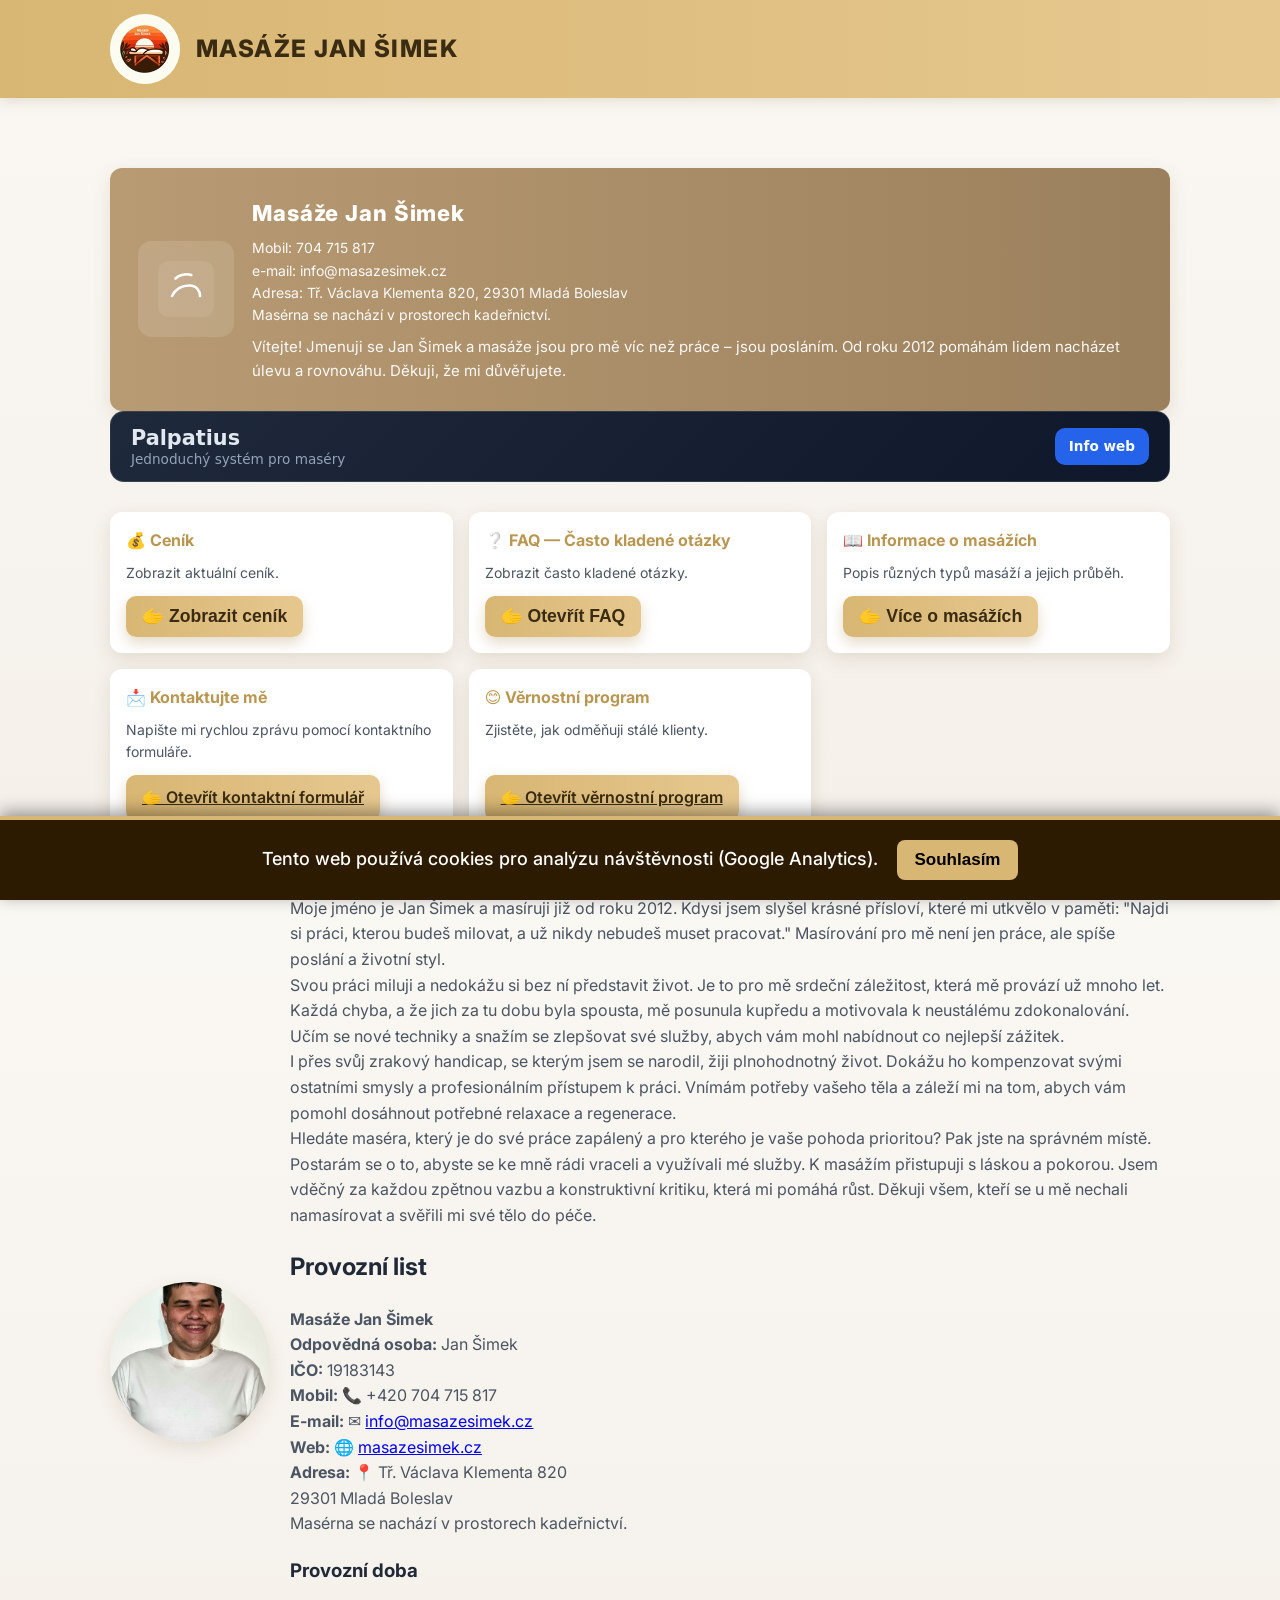
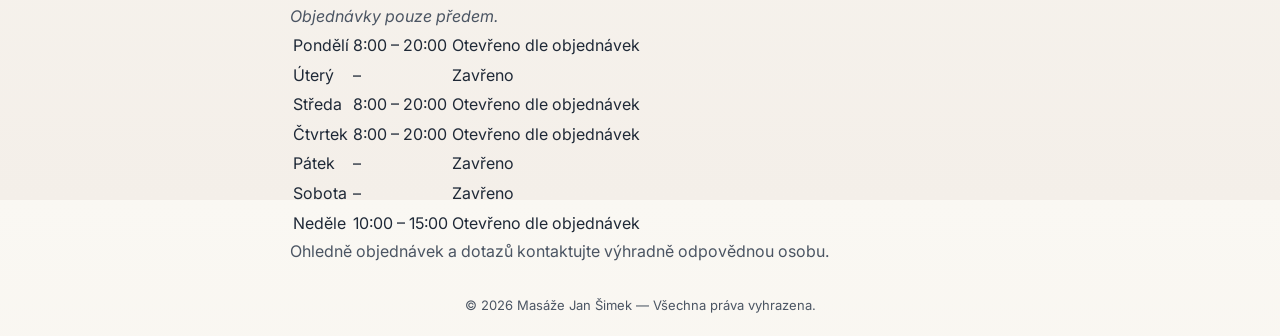
==== index.html @ fe85f015 "První upload webu" ====
<!doctype html>
<html lang="cs">
<head>
<meta charset="utf-8" />
<meta name="viewport" content="width=device-width,initial-scale=1" />
<title>Masáže Jan Šimek — Vaše pohoda je moje priorita</title>

<!-- ✅ SEO & META informace -->
<meta name="description" content="Profesionální masáže v Mladé Boleslavi. Masáže Jan Šimek – vaše pohoda je moje priorita. Klasická, sportovní, relaxační masáž, Dornova metoda a další.">
<meta name="keywords" content="masáže, Mladá Boleslav, masér, relaxace, Jan Šimek, Dornova metoda, lávové kameny, klasická masáž, masáže Jan Šimek">
<meta name="author" content="Jan Šimek">
<meta name="robots" content="index, follow">
<link rel="canonical" href="https://masazesimek.cz-/">

<!-- ✅ Sociální náhledy -->
<meta property="og:title" content="Masáže Jan Šimek – vaše pohoda je moje priorita">
<meta property="og:description" content="Profesionální masáže v Mladé Boleslavi. Masáže Jan Šimek – vaše pohoda je moje priorita.">
<meta property="og:image" content="https://masazesimek.cz/data/foto.jpg">
<meta property="og:url" content="https://masazesimek.cz/">
<meta name="twitter:card" content="summary_large_image">

<!-- ✅ Google Analytics -->
<script async src="https://www.googletagmanager.com/gtag/js?id=G-QBYW261T97"></script>
<script>
  window.dataLayer = window.dataLayer || [];
  function gtag(){dataLayer.push(arguments);}
  gtag('js', new Date());
  gtag('config', 'G-QBYW261T97');
</script>

<!-- Google Font -->
<link href="https://fonts.googleapis.com/css2?family=Inter:wght@300;400;600;700;800&display=swap" rel="stylesheet">

<style>
  :root{
    /* upravená barevná paleta – elegantní hnědá-čokoládová + tyrkys jako doplněk */
    --bg: #faf8f3;
    --card: #ffffff;
    --muted: #4b5563;
    --accent: #d8b673;      /* zlatavý akcent */
    --accent-dark: #b99752; /* tmavší zlatá */
    --accent-2: #f4e1c1;    /* teplý světlejší akcent */
    --shadow: 0 6px 18px rgba(99,72,28,0.12);
    --radius: 12px;
    --max-width: 1100px;
    --container-padding: 20px;
    color-scheme: light;
  }

  *{box-sizing:border-box}
  html,body{height:100%}
  body{
    margin:0;
    font-family: "Inter", system-ui, -apple-system, "Segoe UI", Roboto, "Helvetica Neue", Arial;
    background: linear-gradient(180deg, #faf8f3 0%, #f4efe9 100%);
    color:#1f2937;
    -webkit-font-smoothing:antialiased;
    -moz-osx-font-smoothing:grayscale;
    line-height:1.6;
  }

  .wrap{
    max-width: var(--max-width);
    margin: 28px auto;
    padding: var(--container-padding);
  }

  /* NOVÉ: horní záhlaví přes celou stránku */
  .site-topbar{
    background: linear-gradient(90deg, #d8b673, #e6c88f);
    color:#3a2c12;
    box-shadow: 0 4px 12px rgba(120,90,40,0.15);
  }
  .site-topbar-inner{
    max-width: var(--max-width);
    margin: 0 auto;
    padding: 14px 20px;
    display:flex;
    align-items:center;
    gap:16px;
  }
  .site-topbar-logo{
    width:70px;
    height:70px;
    border-radius:50%;
    background:rgba(255,255,255,0.5);
    display:flex;
    align-items:center;
    justify-content:center;
    font-size:13px;
    font-weight:600;
  }
  .site-topbar-title{
    font-size:24px;
    font-weight:800;
    letter-spacing:0.06em;
    text-transform:uppercase;
  }

  /* Header (původní blok – jen lehce doladěné barvy) */
  header.header{
    background: linear-gradient(90deg, #b89b73, #9b805d);
    color:white;
    padding:28px;
    border-radius: var(--radius);
    box-shadow: var(--shadow);
    display:flex;
    gap:18px;
    align-items:center;
    margin-top:22px;
  }

  .logo{
    width:96px;
    height:96px;
    min-width:96px;
    min-height:96px;
    background:rgba(255,255,255,0.12);
    border-radius:14px;
    display:flex;
    align-items:center;
    justify-content:center;
    flex-shrink:0;
  }

  .logo svg{width:56px;height:56px;display:block}

  .header-info{
    flex:1;
  }

  .studio-name{
    font-size:22px;
    font-weight:800;
    margin:0 0 6px 0;
    letter-spacing:0.04em;
  }

  .contact{
    font-size:14px;
    color: rgba(255,255,255,0.95);
    margin-bottom:8px;
  }

  .intro{
    font-size:15px;
    color: rgba(255,255,255,0.97);
    opacity:0.98;
    margin:0;
  }

  /* tlačítko Reservio – základní odsazení */
  .reservio-button-container{
    margin: 22px 0;
    text-align:center;
  }

  /* three panels */
  .panels{
    display:grid;
    grid-template-columns: repeat(3, 1fr);
    gap:16px;
    margin-top:18px;
  }

  .panel{
    background:var(--card);
    border-radius:var(--radius);
    padding:16px;
    box-shadow:var(--shadow);
    display:flex;
    flex-direction:column;
    align-items:stretch;
    min-height:120px;
    transition: transform .2s ease, box-shadow .2s ease;
  }

  .panel:hover{
    transform: translateY(-3px);
    box-shadow: 0 10px 24px rgba(99,72,28,0.16);
  }

  .panel h3{margin:0 0 8px 0;font-size:16px;color:var(--accent-dark)}
  .panel p{margin:0 0 12px 0;color:var(--muted);font-size:14px}
  .panel .btn{
    margin-top:auto;
    align-self:flex-start;
    background:linear-gradient(90deg, var(--accent), #e6c88f);
    color:#3a2c12;
    border:0;
    padding:10px 16px;
    border-radius:10px;
    cursor:pointer;
    font-weight:600;
    box-shadow: 0 6px 14px rgba(180,150,100,0.35);
    transition: transform .18s ease, box-shadow .18s ease, background .18s ease;
  }
  .panel .btn:hover{
    transform: translateY(-2px);
    box-shadow: 0 10px 24px rgba(99,72,28,0.3);
    background:linear-gradient(90deg, #e6c88f, var(--accent));
  }
  .panel .btn:focus{outline:3px solid rgba(216,182,115,0.3)}

  /* About section */
  .about{
    display:flex;
    gap:20px;
    margin-top:22px;
    align-items:center;
    background:transparent;
  }

  .avatar{
    width:160px;
    height:160px;
    background: linear-gradient(180deg,var(--accent-2),#fff3d1);
    border-radius:50%;
    flex-shrink:0;
    display:flex;
    align-items:center;
    justify-content:center;
    box-shadow: var(--shadow);
  }
  .avatar img{width:100%;height:100%;object-fit:cover;border-radius:50%}

  .about-text h4{margin:0 0 8px 0;font-size:18px;color:var(--accent-dark)}
  .about-text p{margin:0;color:var(--muted)}

  /* Modal backdrop and dialog */
  .backdrop{
    position:fixed;
    inset:0;
    background:rgba(40,26,8,0.55);
    display:none;
    align-items:center;
    justify-content:center;
    z-index:1200;
    padding:20px;
  }
  .backdrop.open{display:flex;animation: fadeIn .25s ease-out;}

  @keyframes fadeIn{
    from{opacity:0;transform:translateY(6px);}
    to{opacity:1;transform:none;}
  }

  .dialog{
    width:100%;
    max-width:920px;
    max-height:90vh;
    overflow:auto;
    background:var(--card);
    border-radius:var(--radius);
    padding:20px;
    box-shadow: 0 20px 60px rgba(40,26,8,0.5);
  }

  .dialog .dialog-header{
    display:flex;
    align-items:center;
    justify-content:space-between;
    gap:10px;
    margin-bottom:8px;
  }
  .dialog h2{margin:0;font-size:20px;color:var(--accent-dark)}
  .dialog .close{
    background:transparent;border:0;font-size:16px;padding:8px;cursor:pointer;border-radius:8px;color:var(--muted);
  }
  .dialog .close:focus{outline:3px solid rgba(185,151,82,0.25)}

  /* table ceník */
  table.price{
    width:100%;
    border-collapse:collapse;
    margin-top:12px;
  }
  table.price th, table.price td{
    text-align:left;
    padding:10px 8px;
    border-bottom:1px solid #eef2f4;
    font-size:15px;
  }

  /* Accordion inside modal */
  .accordion-list{margin-top:10px}
  .accordion{
    border-radius:10px;
    overflow:hidden;
    background:linear-gradient(180deg,#fff,#fbfbfd);
    margin-bottom:8px;
    box-shadow: 0 4px 10px rgba(6,10,14,0.04);
  }
  .accordion button{
    width:100%;
    text-align:left;
    background:transparent;
    border:0;
    padding:14px;
    font-size:15px;
    display:flex;
    align-items:center;
    justify-content:space-between;
    cursor:pointer;
  }
  .accordion button:focus{outline:3px solid rgba(216,182,115,0.32)}
  .accordion .panel{
    padding:12px 14px 18px 14px;
    border-top:1px solid #eef2f4;
    font-size:14px;
    color:var(--muted);
  }

  .chev{
    width:22px;height:22px;display:inline-block;transform:rotate(0deg);transition:transform .18s ease;
  }
  .chev.open{transform:rotate(180deg)}

  /* small screens */
  @media (max-width:900px){
    .panels{grid-template-columns:1fr}
    .about{flex-direction:column;align-items:flex-start}
    .site-topbar-inner{flex-direction:row}
  }

  /* focus outline visible for keyboard only */
  :focus{outline:none}
  :focus-visible{outline:3px solid rgba(185,151,82,0.4);border-radius:8px}

  /* accessibility helpers */
  .sr-only{
    position:absolute!important;
    width:1px;height:1px;padding:0;margin:-1px;overflow:hidden;clip:rect(0,0,0,0);white-space:nowrap;border:0;
  }

  footer{margin-top:26px;color:var(--muted);font-size:13px;text-align:center}

/* --- Styl pro provozní list --- */
.provozni-list {
  background: #fffdf9;
  border-radius: 12px;
  padding: 20px;
  box-shadow: 0 4px 10px rgba(0,0,0,0.05);
}

.provozni-list .info-blok p {
  margin: 4px 0;
}

.provozni-list table {
  width: 100%;
  border-collapse: collapse;
  margin: 10px 0 16px;
}

.provozni-list table td {
  padding: 6px 8px;
  border-bottom: 1px solid #eee;
}

.provozni-list table tr:nth-child(even) {
  background: #f8f5ef;
}

.provozni-list h3 {
  margin-top: 20px;
  color: #b08a55;
}

.provozni-list a {
  color: #5690F5;
  text-decoration: none;
}
.provozni-list a:hover {
  text-decoration: underline;
}
/* Hlavní rezervace tlačítko (Reservio) */
.reservio-button-container {
  text-align: center;
  margin: 30px 0;
}

.reservio-button-container > div,
.reservio-button-container iframe {
  transform: scale(1.3); /* Zvětšení tlačítka */
  box-shadow: 0 6px 18px rgba(0,0,0,0.15);
  border-radius: 10px !important;
}

.reservio-button-container:hover > div,
.reservio-button-container:hover iframe {
  transform: scale(1.35);
  transition: transform 0.3s ease;
}

/* Ostatní tlačítka */
button.btn {
  background: linear-gradient(90deg, #d8b673, #c19a5b);
  color: #fff;
  font-size: 1.1rem;
  font-weight: 600;
  padding: 12px 28px;
  border: none;
  border-radius: 10px;
  cursor: pointer;
  transition: background 0.3s ease, transform 0.2s ease;
  box-shadow: 0 4px 10px rgba(0,0,0,0.1);
}

button.btn:hover {
  background: linear-gradient(90deg, #caa764, #b48d47);
  transform: translateY(-2px);
}

button.btn:focus {
  outline: 3px solid #b48d47;
  outline-offset: 2px;
}
</style>
</head>
<body>
  <!-- NOVÉ záhlaví -->
  <header class="site-topbar">
    <div class="site-topbar-inner">
<div class="site-topbar-logo">
  <img src="data/logo.jpg" alt="Logo Masáže Jan Šimek" style="width:70px;height:70px;border-radius:50%;object-fit:cover;">
</div>
<div class="site-topbar-title">Masáže Jan Šimek</div>
  </header>

  <div class="wrap" id="mainWrap">
    <header class="header">
      <div class="logo" aria-hidden="true">
        <!-- simple svg logo placeholder -->
        <svg viewBox="0 0 64 64" fill="none" xmlns="http://www.w3.org/2000/svg" aria-hidden="true">
          <rect width="64" height="64" rx="12" fill="white" opacity="0.08"/>
          <path d="M16 40C20 32 28 28 36 28C44 28 48 34 48 40" stroke="white" stroke-width="3" stroke-linecap="round" stroke-linejoin="round"/>
          <path d="M20 20C24 16 32 14 38 16" stroke="white" stroke-width="3" stroke-linecap="round" stroke-linejoin="round"/>
        </svg>
      </div>

      <div class="header-info">
        <h1 class="studio-name">Masáže Jan Šimek</h1>
        <div class="contact" id="contactInfo">
          <!-- Kontaktní údaje -->
          Mobil: 704 715 817<br>
          e-mail: info@masazesimek.cz<br>
          Adresa: Tř. Václava Klementa 820, 29301 Mladá Boleslav<br>
          Masérna se nachází v prostorech kadeřnictví.
        </div>
        <p class="intro">
          Vítejte! Jmenuji se Jan Šimek a masáže jsou pro mě víc než práce – jsou posláním.
          Od roku 2012 pomáhám lidem nacházet úlevu a rovnováhu. Děkuji, že mi důvěřujete.
        </p>
      </div>
    </header>

<div style="
  width: 100%;
  background: linear-gradient(135deg, #1e293b, #0f172a);
  border: 1px solid rgba(255,255,255,0.12);
  color: #e2e8f0;
  padding: 14px 20px;
  border-radius: 14px;
  font-family: system-ui, sans-serif;
  display: flex;
  align-items: center;
  justify-content: space-between;
  flex-wrap: wrap;
  gap: 12px;
">

  <!-- Levá část – text -->
  <div style="display: flex; flex-direction: column; line-height: 1.2;">
    <span style="font-size: 1.3rem; font-weight: 700;">Palpatius</span>
    <span style="font-size: 0.85rem; color: #94a3b8;">Jednoduchý systém pro maséry</span>
  </div>

  <!-- Pravá část – odkaz / tlačítko -->
  <a href="https://www.palpatius.cz"
     target="_blank"
     aria-label="Přejít na informační stránku Palpatius"
     style="
       padding: 8px 14px;
       background: #2563eb;
       color: white;
       text-decoration: none;
       border-radius: 10px;
       font-size: 0.85rem;
       font-weight: 600;
       white-space: nowrap;
       transition: background 0.2s ease, transform 0.2s ease;
     "
     onmouseover="this.style.background='#1e40af'; this.style.transform='translateY(-2px)';"
     onmouseout="this.style.background='#2563eb'; this.style.transform='none';"
  >
    Info web
  </a>

</div>

    <!-- 1. Reservio tlačítko – pod hlavičkou -->
    <div class="reservio-button-container"
         data-text="Objednat masáž"
         data-size="large"
         data-color="#d8b673"
         data-url="https://masaze-jan-simek.reservio.com">
    </div>

    <main role="main" aria-labelledby="mainHeading">
      <h2 id="mainHeading" class="sr-only">Hlavní obsah</h2>

      <section aria-labelledby="servicesHeading" style="margin-top:18px">
        <div class="panels" id="panelGrid">
          <article class="panel" aria-labelledby="priceBtnLabel">
            <h3 id="priceBtnLabel">💰 Ceník</h3>
            <p>Zobrazit aktuální ceník.</p>
            <button class="btn" data-open="priceModal" aria-haspopup="dialog">🫱 Zobrazit ceník</button>
          </article>

          <article class="panel" aria-labelledby="faqBtnLabel">
            <h3 id="faqBtnLabel">❔ FAQ — Často kladené otázky</h3>
            <p>Zobrazit často kladené otázky.</p>
            <button class="btn" data-open="faqModal" aria-haspopup="dialog">🫱 Otevřít FAQ</button>
          </article>

          <article class="panel" aria-labelledby="infoBtnLabel">
            <h3 id="infoBtnLabel">📖 Informace o masážích</h3>
            <p>Popis různých typů masáží a jejich průběh.</p>
            <button class="btn" data-open="infoModal" aria-haspopup="dialog">🫱 Více o masážích</button>
          </article>

<article class="panel" aria-labelledby="contactBtnLabel">
  <h3 id="contactBtnLabel">📩 Kontaktujte mě</h3>
  <p>Napište mi rychlou zprávu pomocí kontaktního formuláře.</p>
  <a href="kontakt.html" class="btn" role="button">🫱 Otevřít kontaktní formulář</a>
</article>

<article class="panel" aria-labelledby="vernostni_programBtnLabel">
  <h3 id="vernostni_programBtnLabel">😊 Věrnostní program</h3>
  <p>Zjistěte, jak odměňuji stálé klienty.</p>
  <a href="vernostni_program.html" class="btn" role="button">🫱 Otevřít věrnostní program</a>
</article>
        </div>
      </section>

      <section class="about" aria-labelledby="aboutHeading">
        <div class="avatar" aria-hidden="true">
          <!-- Placeholder image; nahraj si své -->
          <img src="data/foto.jpg?text=Foto+maséra" alt="Foto majitele / maséra">
        </div>
        <div class="about-text">
          <h4 id="aboutHeading">O mně</h4>
          <p>Moje jméno je Jan Šimek a masíruji již od roku 2012. Kdysi jsem slyšel krásné přísloví, které mi utkvělo v paměti: "Najdi si práci, kterou budeš milovat, a už nikdy nebudeš muset pracovat." Masírování pro mě není jen práce, ale spíše poslání a životní styl.</p>
<p>
            Svou práci miluji a nedokážu si bez ní představit život. Je to pro mě srdeční záležitost, která mě provází už mnoho let. Každá chyba, a že jich za tu dobu byla spousta, mě posunula kupředu a motivovala k neustálému zdokonalování. Učím se nové techniky a snažím se zlepšovat své služby, abych vám mohl nabídnout co nejlepší zážitek.
        </p>
<p>
            I přes svůj zrakový handicap, se kterým jsem se narodil, žiji plnohodnotný život. Dokážu ho kompenzovat svými ostatními smysly a profesionálním přístupem k práci. Vnímám potřeby vašeho těla a záleží mi na tom, abych vám pomohl dosáhnout potřebné relaxace a regenerace.
        </p>
<p>
            Hledáte maséra, který je do své práce zapálený a pro kterého je vaše pohoda prioritou? Pak jste na správném místě. Postarám se o to, abyste se ke mně rádi vraceli a využívali mé služby.
K masážím přistupuji s láskou a pokorou. Jsem vděčný za každou zpětnou vazbu a konstruktivní kritiku, která mi pomáhá růst. Děkuji všem, kteří se u mě nechali namasírovat a svěřili mi své tělo do péče.

        </p>

  <h2>Provozní list</h2>

  <div class="info-blok">
    <p><strong>Masáže Jan Šimek</strong></p>
    <p><strong>Odpovědná osoba:</strong> Jan Šimek</p>
    <p><strong>IČO:</strong> 19183143</p>
    <p><strong>Mobil:</strong> 📞 +420 704 715 817</p>
    <p><strong>E-mail:</strong> ✉️ <a href="mailto:info@masazesimek.cz">info@masazesimek.cz</a></p>
    <p><strong>Web:</strong> 🌐 <a href="https://masazesimek.cz">masazesimek.cz</a></p>
    <p><strong>Adresa:</strong> 📍 Tř. Václava Klementa 820<br>29301 Mladá Boleslav</p>
    <p>Masérna se nachází v prostorech kadeřnictví.</p>
  </div>

  <h3>Provozní doba</h3>
  <p><em>Objednávky pouze předem.</em></p>

  <table class="otevreno">
    <tbody>
      <tr><td>Pondělí</td><td>8:00 – 20:00</td><td>Otevřeno dle objednávek</td></tr>
      <tr><td>Úterý</td><td>–</td><td>Zavřeno</td></tr>
      <tr><td>Středa</td><td>8:00 – 20:00</td><td>Otevřeno dle objednávek</td></tr>
      <tr><td>Čtvrtek</td><td>8:00 – 20:00</td><td>Otevřeno dle objednávek</td></tr>
      <tr><td>Pátek</td><td>–</td><td>Zavřeno</td></tr>
      <tr><td>Sobota</td><td>–</td><td>Zavřeno</td></tr>
      <tr><td>Neděle</td><td>10:00 – 15:00</td><td>Otevřeno dle objednávek</td></tr>
    </tbody>
  </table>

  <p class="kontaktni-info">
    Ohledně objednávek a dotazů kontaktujte výhradně odpovědnou osobu.
  </p>
        </div>
      </section>

      <!-- 2. Reservio tlačítko – pod sekcí O mně -->
      <div class="reservio-button-container"
           data-text="Vytvořit rezervaci"
           data-size="large"
           data-color="#d8b673"
           data-url="https://masaze-jan-simek.reservio.com">
      </div>

      <footer>
        © <span id="year"></span> Masáže Jan Šimek — Všechna práva vyhrazena.
      </footer>
    </main>
  </div>

  <!-- ARIA live region for announcements -->
  <div id="ariaStatus" class="sr-only" aria-live="polite" aria-atomic="true"></div>

  <!-- MODAL: CENÍK -->
  <div id="priceModal" class="backdrop" data-modal>
    <div class="dialog" role="dialog" aria-modal="true" aria-labelledby="priceTitle" aria-describedby="priceDesc" tabindex="-1">
      <div class="dialog-header">
        <h2 id="priceTitle">Ceník</h2>
        <div>
          <button class="close" aria-label="Zavřít ceník" data-close>&#x2715;</button>
        </div>
      </div>

<section class="price-section">
  <h2>Ceník masáží</h2>

  <table class="price">
    <thead>
      <tr>
        <th>Typ masáže</th>
        <th>Délka trvání</th>
        <th>Cena</th>
      </tr>
    </thead>
    <tbody>
      <tr>
      <td><a href="#" class="price-link" data-target="masaz_klasicka">Klasická masáž</a></td>
      <td>30 min.</td>
      <td>300,00 Kč</td>
    </tr>
    <tr>
      <td><a href="#" class="price-link" data-target="masaz_klasicka">Klasická masáž</a></td>
      <td>60 min.</td>
      <td>600,00 Kč</td>
    </tr>
    <tr>
      <td><a href="#" class="price-link" data-target="masaz_klasicka">Klasická masáž</a></td>
      <td>90 min.</td>
      <td>900,00 Kč</td>
      </tr>
    <tr>
      <td><a href="#" class="price-link" data-target="masaz_klasicka">Klasická masáž</a></td>
      <td>120 min.</td>
      <td>1 200,00 Kč</td>
    </tr>

    <tr>
      <td><a href="#" class="price-link" data-target="manualni_lymfodrenaz">Manuální lymfodrenáž</a></td>
      <td>60 min.</td>
      <td>700,00 Kč</td>
    </tr>
    <tr>
      <td><a href="#" class="price-link" data-target="manualni_lymfodrenaz">Manuální lymfodrenáž</a></td>
      <td>90 min.</td>
      <td>1 000,00 Kč</td>
    </tr>
    <tr>
      <td><a href="#" class="price-link" data-target="manualni_lymfodrenaz">Manuální lymfodrenáž</a></td>
      <td>120 min.</td>
      <td>1 300,00 Kč</td>
    </tr>

    <tr>
      <td><a href="#" class="price-link" data-target="reflexni_terapie">Reflexní terapie</a></td>
      <td>30 min.</td>
      <td>300,00 Kč</td>
    </tr>
    <tr>
      <td><a href="#" class="price-link" data-target="reflexni_terapie">Reflexní terapie</a></td>
      <td>60 min.</td>
      <td>600,00 Kč</td>
    </tr>
    <tr>
      <td><a href="#" class="price-link" data-target="reflexni_terapie">Reflexní terapie</a></td>
      <td>90 min.</td>
      <td>800,00 Kč</td>
    </tr>
    <tr>
      <td><a href="#" class="price-link" data-target="reflexni_terapie">Reflexní terapie</a></td>
      <td>120 min.</td>
      <td>1 000,00 Kč</td>
    </tr>

    <tr>
      <td><a href="#" class="price-link" data-target="dornova_metoda">Dornova metoda</a></td>
      <td>60 min.</td>
      <td>700,00 Kč</td>
    </tr>
    <tr>
      <td><a href="#" class="price-link" data-target="dornova_metoda">Dornova metoda</a></td>
      <td>90 min.</td>
      <td>900,00 Kč</td>
    </tr>
    <tr>
      <td><a href="#" class="price-link" data-target="dornova_metoda">Dornova metoda</a></td>
      <td>120 min.</td>
      <td>1 100,00 Kč</td>
    </tr>

    <tr>
      <td><a href="#" class="price-link" data-target="breussova_metoda">Breussova metoda</a></td>
      <td>30 min.</td>
      <td>300,00 Kč</td>
    </tr>
    <tr>
      <td><a href="#" class="price-link" data-target="breussova_metoda">Breussova metoda</a></td>
      <td>60 min.</td>
      <td>500,00 Kč</td>
    </tr>

    <tr>
      <td><a href="#" class="price-link" data-target="masaz_tehotne">Masáž pro těhotné</a></td>
      <td>30 min.</td>
      <td>400,00 Kč</td>
    </tr>
    <tr>
      <td><a href="#" class="price-link" data-target="masaz_tehotne">Masáž pro těhotné</a></td>
      <td>60 min.</td>
      <td>700,00 Kč</td>
    </tr>

    <tr>
      <td><a href="#" class="price-link" data-target="mobilizacni_metoda">Mobilizační metoda</a></td>
      <td>60 min.</td>
      <td>800,00 Kč</td>
    </tr>

    <tr>
      <td><a href="#" class="price-link" data-target="masaz_lavove_kameny">Masáž lávovými kameny</a></td>
      <td>30 min.</td>
      <td>700,00 Kč</td>
    </tr>
    <tr>
      <td><a href="#" class="price-link" data-target="masaz_lavove_kameny">Masáž lávovými kameny</a></td>
      <td>60 min.</td>
      <td>1 200,00 Kč</td>
    </tr>
  </tbody>
</table>
</section>

        <!-- 3. Reservio tlačítko – v modalu Ceník -->
        <div class="reservio-button-container"
             data-text="Rezervovat termín"
             data-size="large"
             data-color="#d8b673"
             data-url="https://masaze-jan-simek.reservio.com">
        </div>
      </div>
    </div>
  </div>

  <!-- MODAL: FAQ -->
  <div id="faqModal" class="backdrop" data-modal>
    <div class="dialog" role="dialog" aria-modal="true" aria-labelledby="faqTitle" aria-describedby="faqDesc" tabindex="-1">
      <div class="dialog-header">
        <h2 id="faqTitle">Často kladené otázky (FAQ)</h2>
        <div>
          <button class="close" aria-label="Zavřít FAQ" data-close>&#x2715;</button>
        </div>
      </div>

      <div id="faqDesc">
        <p>Na této stránce naleznete odpovědi na nejčastější otázky. Pokud zde nenajdete odpověď na svou otázku, napište mi. Rád ji sem doplním spolu s odpovědí.</p>
        <div class="accordion-list" id="faqAccordions">
          <!-- 10 FAQ položek (ponecháno z původní verze) -->

          <!-- 1 -->
          <div class="accordion">
            <button aria-expanded="false" aria-controls="faq1_content" id="faq1_btn">
              <span>&lt;summary&gt;Jak se mohu objednat na masáž?&lt;/summary&gt;</span>
              <svg class="chev" viewBox="0 0 24 24" aria-hidden="true"><path d="M6 9l6 6 6-6" stroke="currentColor" stroke-width="2" fill="none" stroke-linecap="round" stroke-linejoin="round"/></svg>
            </button>
            <div id="faq1_content" role="region" aria-labelledby="faq1_btn" hidden>
              <div class="panel">Jak se mohu objednat na masáž?</div>

<p>Objednání je snadné a můžete si vybrat z několika způsobů:</p>
<p>Telefonicky: Zavolejte mi na číslo 704 715 817.</p>
<p>SMS nebo WhatsApp: Stačí mi napsat zprávu s vaším požadavkem.</p>
<p>E-mailem: Napište mi na info@masazesimek.cz.</p>
<p>Online rezervace: Klikněte na rezervační tlačítko na úvodní stránce mého webu. Budete přesměrováni do rezervačního systému Reservio, kde si snadno zarezervujete termín.</p>
<p>Společně se domluvíme na typu masáže a vhodném termínu.</p>
            </div>
          </div>

          <!-- 2 -->
          <div class="accordion">
            <button aria-expanded="false" aria-controls="faq2_content" id="faq2_btn">
              <span>&lt;summary&gt;Jak probíhá masáž?&lt;/summary&gt;</span>
              <svg class="chev" viewBox="0 0 24 24" aria-hidden="true"><path d="M6 9l6 6 6-6" stroke="currentColor" stroke-width="2" fill="none" stroke-linecap="round" stroke-linejoin="round"/></svg>
            </button>
            <div id="faq2_content" role="region" aria-labelledby="faq2_btn" hidden>
              <div class="panel">Jak probíhá masáž?</div>

<p>Po příchodu na adresu Tř. Václava Klementa 820, Mladá Boleslav, se posaďte v čekárně. Moje masérna se nachází v prostorách kadeřnictví, takže se nenechte zmást. Jakmile přijdu, společně přejdeme do masérny, kde vám vysvětlím vše potřebné a instruuji vás podle zvoleného typu masáže.</p>
            </div>
          </div>

          <!-- 3 -->
          <div class="accordion">
            <button aria-expanded="false" aria-controls="faq3_content" id="faq3_btn">
              <span>&lt;summary&gt;Co si mám vzít do masérny?&lt;/summary&gt;</span>
              <svg class="chev" viewBox="0 0 24 24" aria-hidden="true"><path d="M6 9l6 6 6-6" stroke="currentColor" stroke-width="2" fill="none" stroke-linecap="round" stroke-linejoin="round"/></svg>
            </button>
            <div id="faq3_content" role="region" aria-labelledby="faq3_btn" hidden>
              <div class="panel">Co si mám vzít do masérny?</div>

<p>Nemusíte si brát nic speciálního, moje masérna je plně vybavená. Stačí, když přijdete s dobrou náladou a chutí si odpočinout.</p>
            </div>
          </div>

          <!-- 4 -->
          <div class="accordion">
            <button aria-expanded="false" aria-controls="faq4_content" id="faq4_btn">
              <span>&lt;summary&gt;Jak mohu platit za masáž?&lt;/summary&gt;</span>
              <svg class="chev" viewBox="0 0 24 24" aria-hidden="true"><path d="M6 9l6 6 6-6" stroke="currentColor" stroke-width="2" fill="none" stroke-linecap="round" stroke-linejoin="round"/></svg>
            </button>
            <div id="faq4_content" role="region" aria-labelledby="faq4_btn" hidden>
              <div class="panel">Jak mohu platit za masáž?</div>

<p>Platbu za masáž můžete provést těmito způsoby:</p>
<p>Hotovost: Prosím, mějte připravenou hotovost, ideálně ne velké bankovky.</p>
<p>Platba kartou: Přijímám platby přes terminál. Pokud částka přesahuje 500 Kč, budete vyzváni k zadání PINu. Platba je zcela bezpečná a vaše údaje jsou chráněny.</p>
<p>QR Kód: Platbu můžete zaplatit naskenováním qr kódu, pomocí vašeho mobilního bankovnictví.</p>
            </div>
          </div>

          <!-- 5 -->
          <div class="accordion">
            <button aria-expanded="false" aria-controls="faq5_content" id="faq5_btn">
              <span>&lt;summary&gt;Potřebuji zrušit masáž. Jak mám postupovat?&lt;/summary&gt;</span>
              <svg class="chev" viewBox="0 0 24 24" aria-hidden="true"><path d="M6 9l6 6 6-6" stroke="currentColor" stroke-width="2" fill="none" stroke-linecap="round" stroke-linejoin="round"/></svg>
            </button>
            <div id="faq5_content" role="region" aria-labelledby="faq5_btn" hidden>
              <div class="panel">Potřebuji zrušit masáž. Jak mám postupovat?</div>

<p>Pokud potřebujete zrušit masáž, dejte mi prosím vědět co nejdříve, abych mohl váš termín nabídnout jinému klientovi.
Stačí zavolat nebo napsat zprávu – nemusíte uvádět složité důvody. Například:</p>
<p>„Nestihnu přijít, omlouvám se.“</p>
<p>„Jsem nemocná/ý, objednám se na jindy.“</p>
            </div>
          </div>

          <!-- 6 -->
          <div class="accordion">
            <button aria-expanded="false" aria-controls="faq6_content" id="faq6_btn">
              <span>&lt;summary&gt;Chci jít na masáž, ale nechci se nikde registrovat. Jak to mám udělat?&lt;/summary&gt;</span>
              <svg class="chev" viewBox="0 0 24 24" aria-hidden="true"><path d="M6 9l6 6 6-6" stroke="currentColor" stroke-width="2" fill="none" stroke-linecap="round" stroke-linejoin="round"/></svg>
            </button>
            <div id="faq6_content" role="region" aria-labelledby="faq6_btn" hidden>
              <div class="panel">Chci jít na masáž, ale nechci se nikde registrovat. Jak to mám udělat?</div>

<p>Je možné se objednat i bez registrace, ale potřebuji od vás následující údaje:</p>
<p>Jméno a příjmení.</p>
<p>Telefonní číslo.</p>
<p>Informace o zdravotním stavu: Zda máte nějaké onemocnění nebo alergie na oleje. Používám neutrální hypoalergenní olej bez vůně, který je vhodný pro většinu klientů.</p>
<p>Kam si vaše údaje ukládám?</p>
<p>Pečlivě dbám na ochranu vašich údajů. Zde je přehled, jaké informace si ukládám:</p>
<p>Základní údaje: Jméno, příjmení, telefonní číslo.</p>
<p>Historie masáží: Počet a typ masáží, diagnózy, poznámky o proběhlých masážích.</p>
<p>Tyto informace jsou uloženy v soukromém excelovém souboru, ke kterému mám přístup pouze já. Vaše údaje nejsou sdíleny s třetími stranami.</p>
            </div>
          </div>

          <!-- 7 -->
          <div class="accordion">
            <button aria-expanded="false" aria-controls="faq7_content" id="faq7_btn">
              <span>&lt;summary&gt;Co mám dělat, když jsem nespokojená/ý s masáží?&lt;/summary&gt;</span>
              <svg class="chev" viewBox="0 0 24 24" aria-hidden="true"><path d="M6 9l6 6 6-6" stroke="currentColor" stroke-width="2" fill="none" stroke-linecap="round" stroke-linejoin="round"/></svg>
            </button>
            <div id="faq7_content" role="region" aria-labelledby="faq7_btn" hidden>
              <div class="panel">Co mám dělat, když jsem nespokojená/ý s masáží?</div>

<p>Pokud nejste spokojeni, rozhodně se nebojte mi to sdělit. Vážím si každé zpětné vazby, ať už je pozitivní, nebo kritická. Masíruji už řadu let, ale stále se snažím zlepšovat. Pokud máte připomínku nebo návrh, co by šlo udělat jinak, neváhejte mi to říct. Budu vám za to vděčný a udělám vše pro to, abyste byli spokojeni.</p>
            </div>
          </div>

          <!-- 8 -->
          <div class="accordion">
            <button aria-expanded="false" aria-controls="faq8_content" id="faq8_btn">
              <span>&lt;summary&gt;Online rezervace. Jak se objednat online?&lt;/summary&gt;</span>
              <svg class="chev" viewBox="0 0 24 24" aria-hidden="true"><path d="M6 9l6 6 6-6" stroke="currentColor" stroke-width="2" fill="none" stroke-linecap="round" stroke-linejoin="round"/></svg>
            </button>
            <div id="faq8_content" role="region" aria-labelledby="faq8_btn" hidden>
              <div class="panel">Online rezervace. Jak se objednat online na masáž?</div>

  <h2>Jak si objednat masáž online</h2>

  <p>Chcete si objednat masáž jednoduše a rychle? S novým rezervačním systémem <strong>Reservio</strong> je to naprosto snadné.</p>
  <p><em>Telefonická rezervace zůstává i nadále dostupná.</em> Online rezervace je pouze další pohodlný způsob, jak se ke mně objednat.</p>

  <h3>Krok 1: Začátek rezervace</h3>
  <p>Na webových stránkách <a href="https://www.masazesimek.cz">www.masazesimek.cz</a> najdete tlačítko <strong>„Vytvořit rezervaci“</strong>. Po kliknutí na něj se dostanete na můj profil v systému Reservio. Zde najdete informace o masérně a tlačítko <strong>„Rezervovat termín“</strong>.</p>

  <h3>Krok 2: Výběr masáže</h3>
  <p>Po kliknutí na <strong>„Rezervovat termín“</strong> se zobrazí seznam nabízených masáží. Vyberte si tu, kterou chcete, a pokračujte na výběr data a času.</p>

  <h3>Krok 3: Vyplnění osobních údajů</h3>
  <p>Vyplňte své <strong>jméno</strong>, <strong>příjmení</strong> a <strong>e-mailovou adresu</strong>. Tyto údaje jsou nezbytné pro dokončení rezervace. Pokud máte účet na Reservio, můžete se přihlásit. Dále vyberte způsob platby a případně napište poznámku ohledně masáže.</p>

  <h3>Krok 4: Souhlas s ochranou soukromí</h3>
  <p>Zaškrtněte pole, abyste potvrdili <strong>souhlas s pravidly ochrany soukromí</strong>. Bez tohoto souhlasu nelze rezervaci dokončit. Volitelně můžete souhlasit se zasíláním marketingových oznámení.</p>

  <h3>Krok 5: Dokončení rezervace</h3>
  <p>Klikněte na tlačítko <strong>„Rezervovat“</strong>. Pokud jste zvolili platbu online kartou, proběhne bezpečně přes důvěryhodnou platební bránu. Po dokončení rezervace obdržíte potvrzení e-mailem a můžete si založit účet na Reservio pro lepší přehled o svých rezervacích.</p>
  <p><em>Já, Reservio ani platební brána neuchováváme vaše platební údaje.</em></p>

  <h3>Výhody online rezervace</h3>
  <ul>
    <li>Automatické <strong>upozornění</strong> na blížící se masáž</li>
    <li><strong>Přehled</strong> všech rezervací na jednom místě</li>
    <li><strong>Bez nutnosti</strong> telefonického objednávání</li>
    <li><strong>Jednoduché a rychlé</strong> online objednání 24/7</li>
  </ul>

  <p>Doufám, že vám tento návod pomůže. Pokud máte jakékoliv dotazy, <strong>neváhejte mě kontaktovat</strong>. Těším se na vás v mé masérně!</p>
            </div>
          </div>

          <!-- 9 -->
          <div class="accordion">
            <button aria-expanded="false" aria-controls="faq9_content" id="faq9_btn">
              <span>&lt;summary&gt;SMohu přijít i s mírným nachlazením nebo rýmou?&lt;/summary&gt;</span>
              <svg class="chev" viewBox="0 0 24 24" aria-hidden="true"><path d="M6 9l6 6 6-6" stroke="currentColor" stroke-width="2" fill="none" stroke-linecap="round" stroke-linejoin="round"/></svg>
            </button>
            <div id="faq9_content" role="region" aria-labelledby="faq9_btn" hidden>
              <div class="panel">Mohu přijít i s mírným nachlazením nebo rýmou?</div>

  <p>Pokud máte <strong>nachlazení</strong>, masáž rozhodně <strong>nedoporučuji</strong>. Masáží se zvyšuje krevní oběh, a tím se mohou bakterie a viry dostat do dalších částí těla, kde mohou způsobit komplikace.</p>
  <p>Z mírného nachlazení se tak může rychle stát <strong>horečka nebo teplota</strong>. Navíc se vám po masáži může udělat nevolno – mám to osobně vyzkoušené.</p>
  <p>Proto doporučuji přijít až ve chvíli, kdy jste <strong>zcela zdraví</strong>. Tělo pak na masáž reaguje mnohem lépe a účinek je výraznější.</p>
            </div>
          </div>

          <!-- 10 -->
          <div class="accordion">
            <button aria-expanded="false" aria-controls="faq10_content" id="faq10_btn">
              <span>&lt;summary&gt;Mohu po masáži konzumovat kávu nebo alkohol?&lt;/summary&gt;</span>
              <svg class="chev" viewBox="0 0 24 24" aria-hidden="true"><path d="M6 9l6 6 6-6" stroke="currentColor" stroke-width="2" fill="none" stroke-linecap="round" stroke-linejoin="round"/></svg>
            </button>
            <div id="faq10_content" role="region" aria-labelledby="faq10_btn" hidden>
              <div class="panel">Mohu po masáži konzumovat kávu nebo alkohol?</div>

  <p><strong>Rozhodně ne.</strong> Po masáži se tělo čistí – krevní oběh se zrychluje a tělo vylučuje různé škodliviny. Proto je velmi důležité <strong>pít dostatek vhodných tekutin</strong>.</p>

  <h4>Vhodné tekutiny po masáži:</h4>
  <ul>
    <li>Čistá voda nebo voda s citronem</li>
    <li>Bylinkový nebo ovocný čaj</li>
  </ul>
  <p>Pitím pomáháte tělu vyloučit nežádoucí látky a podpořit regeneraci.</p>

  <h4>Co se po masáži <strong>nesmí pít</strong>:</h4>
  <ul>
    <li><strong>Alkohol</strong> – víno, pivo, destiláty, tvrdý alkohol.  
      Masáží se zrychlí krevní oběh, a alkohol se tak rychleji vstřebá.  
      Jedna sklenička vína pak může mít účinek jako dvě.</li>
    <li><strong>Káva, zelený a černý čaj, kofeinové nápoje</strong> – kofein sice působí močopudně,  
      ale zároveň zadržuje v těle látky, které by měly být po masáži vyloučeny.</li>
  </ul>
            </div>
          </div>

          <!-- 11 -->
          <div class="accordion">
            <button aria-expanded="false" aria-controls="faq11_content" id="faq11_btn">
              <span>&lt;summary&gt;Mohu si koupit dárkový poukaz?&lt;/summary&gt;</span>
              <svg class="chev" viewBox="0 0 24 24" aria-hidden="true"><path d="M6 9l6 6 6-6" stroke="currentColor" stroke-width="2" fill="none" stroke-linecap="round" stroke-linejoin="round"/></svg>
            </button>
            <div id="faq11_content" role="region" aria-labelledby="faq11_btn" hidden>
              <div class="panel">Mohu si koupit dárkový poukaz?</div>

  <p>Ano, nabízím <strong>dárkové poukazy</strong> v těchto hodnotách:</p>
  <ul>
    <li>1 000 Kč</li>
    <li>1 500 Kč</li>
    <li>2 000 Kč</li>
  </ul>
  <p>Poukazy jsou ideálním dárkem pro vaše blízké – můžete je zakoupit <strong>osobně</strong> přímo u mě v masérně.</p>
  <p>Poukazy <strong>nezasílám poštou</strong>. Každý poukaz má platnost 12 měsíců a je přenosný.</p>
            </div>
          </div>

        </div>
      </div>
    </div>
  </div>

  <!-- MODAL: INFORMACE O MASÁŽÍCH -->
  <div id="infoModal" class="backdrop" data-modal>
    <div class="dialog" role="dialog" aria-modal="true" aria-labelledby="infoTitle" aria-describedby="infoDesc" tabindex="-1">
      <div class="dialog-header">
        <h2 id="infoTitle">Informace o masážích</h2>
        <div>
          <button class="close" aria-label="Zavřít informace o masážích" data-close>&#x2715;</button>
        </div>
      </div>

      <div id="infoDesc">
        <p>Vyberte masáž pro podrobnosti.</p>

        <div class="accordion-list" id="massageAccordions">
          <!-- 10 položek, stejná struktura jako FAQ -->
          <!-- 1 -->
          <div class="accordion">
            <button aria-expanded="false" aria-controls="ms1_content" id="ms1_btn">
              <span>&lt;summary&gt;Úvod do masáží.&lt;/summary&gt;</span>
              <svg class="chev" viewBox="0 0 24 24" aria-hidden="true"><path d="M6 9l6 6 6-6" stroke="currentColor" stroke-width="2" fill="none" stroke-linecap="round" stroke-linejoin="round"/></svg>
            </button>
            <div id="ms1_content" role="region" aria-labelledby="ms1_btn" hidden>
              <div class="panel">O masážích</div>
<p>Co je to dotyk? Dotyk je jednou ze základních forem komunikace, kterou začínáme vnímat už před narozením. Tento smysl nám pomáhá propojit se s okolím a hraje klíčovou roli při řešení stresu a napětí. Dotykem působíme na centrální nervový systém, což je jeden z hlavních důvodů, proč jsou masáže tak důležité.</p>

<p>Každý člověk by si měl dopřát masáž alespoň jednou za měsíc, i když netrpí žádnými zdravotními problémy. Masáž je skvělý způsob relaxace – pomáhá nám odpočívat, regenerovat tělo a zbavovat se stresu. Po masáži se často dostavuje pocit uvolnění a znovuzrození.</p>

<h2>Zdravotní benefity masáže</h2>

<p>Masáž má pozitivní vliv na fyzické i psychické zdraví. Vědci zjistili, že pravidelné masáže mohou snížit hladinu adrenokortikotropního hormonu (ACTH). Tento hormon vzniká v hypofýze a jeho hladina roste při stresu, nemoci nebo poklesu krevního tlaku. Zvýšené hladiny ACTH mohou negativně ovlivnit imunitní systém, protože snižují aktivitu buněk, které udržují obranyschopnost našeho těla. Pravidelná masáž pomáhá zmenšit stres a posiluje naši imunitu.</p>

<p>Masáže jsou také vhodné pro lidi, kteří tráví dlouhé hodiny v sedavém zaměstnání. Sedavý životní styl často způsobuje tuhnutí svalů, tvorbu myogelóz (zatvrdlin svalů) a bolesti zad, hlavy nebo krční páteře. Masáž může pomoci zmírnit tyto potíže a zlepšit krevní oběh. Navíc přispívá k produkci endorfinů, které zlepšují náladu, a pozitivně ovlivňuje nervový systém, který řídí funkce vnějších i vnítřních orgánů.</p>

<h2>Praktické rady pro klienty</h2>

<p>Pro někoho může být myšlenka na masáž stresující, zvláště pokud má negativní zkušenosti. U mě se však nemusíte ničeho obávat. Moje práce je založena na respektu, důvěře a individuálním přístupu. Masáž plně přizpůsobím vašim potřebám. Můžeme společně probrat vaše přání, obavy nebo specifické požadavky, aby pro vás byla masáž příjemným a uvolňujícím zážitkem. Můj cíl je, abyste si masáž užili a odnesli si pocit klidu a harmonie.</p>

<h2>Masáž a kadeřnictví – praktické doporučení</h2>
Moje masérna se nachází v prostorách kadeřnictví. Pokud chcete spojit masáž s návštěvou kadeřnice, mám pro vás drobnou radu: některé masážní techniky zahrnují uvolňování napětí v oblasti lebečních úponů, což může ovlivnit vaše vlasy. Doporučuji proto nejprve navštívit masérnu a poté využít služby kadeřnice, aby vaše úprava vlasů zůstala perfektní.</p>

<h2><strong>Upozornění: zdraví na prvním místě</strong></h2>

Vaše zdraví je pro mě prioritou. V některých případech si mohu vyžádat potvrzení od lékaře, pokud mám pochybnosti o tom, zda by masáž byla pro vás bezpečná. Prosím, neberte to osobně – jde o opatření, které chrání váš zdravotní stav. Pokud by masáž mohla být riziková, budu ji muset odmítnout, ale společně se pokusíme najít jiné řešení, které bude vyhovovat vašim potřebám. Děkuji za pochopení a věřte, že mi na vašem zdraví velmi záleží.</p>
            </div>
          </div>

          <!-- 2 -->
          <div class="accordion">
            <button aria-expanded="false" aria-controls="ms2_content" id="ms2_btn">
              <span>&lt;summary&gt;Klasická masáž&lt;/summary&gt;</span>
              <svg class="chev" viewBox="0 0 24 24" aria-hidden="true"><path d="M6 9l6 6 6-6" stroke="currentColor" stroke-width="2" fill="none" stroke-linecap="round" stroke-linejoin="round"/></svg>
            </button>
            <div id="ms2_content" role="region" aria-labelledby="ms2_btn" hidden>
              <div class="panel">Klasická masáž</div>
<article id="masaz_klasicka" class="clanek">
  <h2>Klasická masáž</h2>
  …
</article>
<p>Klasická masáž je souhrn masážních technik, které se vyvíjely po staletí. Kořeny masáže lze nalézt ve starověkých kulturách, včetně Číny, kde byla praktická masáž zmiňována již 3000 let př. n. l. Moderní podoba klasické masáže se však vyvinula v Evropě, a to zejména díky švédskému lékaři Peru Henriku Lingovi (1776–1839). Lingův systém masážních technik, který se objevil v 19. století, se rychle rozšířil po celé Evropě a stal se základem klasické masáže, jak ji známe dnes.</p>

<p>Zdroj: dostupné historické prameny</p>

<h2>Indikace klasické masáže</h2>

<p>Klasická masáž má široké spektrum přínosů pro fyzické i psychické zdraví. Mezi hlavní indikace patří:</p>

<p>Uvolnění napjatých svalů a zmírnění bolesti v oblastech krku, ramen, zad, beder a dalších částí těla.</p>
<p>Snížení úrovně stresu a úzkosti díky uvolňování endorfinů a celkovému relaxačnímu efektu.</p>
<p>Zmírnění příznaků některých zdravotních stavů, jako je artritida, fibromyalgie nebo ischias.</p>
<p>Zvýšení průtoku krve, což zlepšuje zásobování tkání kyslíkem a živinami a podporuje regeneraci.</p>
<p>Relaxace a obnova energie – mnoho lidí využívá klasickou masáž jako způsob odpočinku a načerpání nových sil.</p>

<h2>Kontraindikace klasické masáže</h2>

<p>V některých situacích není masáž vhodná, aby nedošlo k ohrožení zdraví klienta. Mezi hlavní kontraindikace patří:</p>
<p>Infekční onemocnění: Masáž může zhoršit nebo rozšířit infekci (např. chřipku, nachlazení či kožní infekce).</p>
<p>Závažná kožní onemocnění: Popáleniny, vředy, infikované rány nebo rozsáhlé kožní problémy jsou důvodem k vynechání masáže.</p>
<p>Horečka: Masáž by mohla dále zvýšit teplotu těla a zatížit organismus.</p>
<p>Akutní zranění: Masáž se neprovádí na oblastech se zlomeninami, výrony či roztrženými svaly.</p>
<p>Kardiovaskulární problémy: Klienti s vážnými problémy, jako je srdeční selhání, by měli masáž konzultovat s lékařem.</p>
<p>Těhotenství: Masáž je bezpečná, pokud ji provádí zkušený masér, ale v prvním trimestru by měla být prováděna pouze po konzultaci s lékařem.</p>
<p>Trombóza: Klienti s rizikem trombózy by měli masáž konzultovat s lékařem, aby se předešlo komplikacím.</p>
<p>Onkologická onemocnění: Masáž je možná pouze po konzultaci s onkologem a při dodržení specifických pravidel.</p>
<p>Alergie na oleje: Pokud klient trpí alergií na masážní oleje nebo aromaterapeutické látky, je nutné o tom maséra předem informovat.</p>
<p>Doporučení</p>
<p>Přínosy i omezení klasické masáže závisí na individuálním zdravotním stavu klienta. Před masáží je vhodné konzultovat váš zdravotní stav s masérem nebo lékařem, aby byl zvolen vhodný přístup a techniky. Správná konzultace zajišťuje bezpečnost a maximální efekt masáže.</p>
            </div>
          </div>

          <!-- 3 -->
          <div class="accordion">
            <button aria-expanded="false" aria-controls="ms3_content" id="ms3_btn">
              <span>&lt;summary&gt;Manuální Lymfodrenáž&lt;/summary&gt;</span>
              <svg class="chev" viewBox="0 0 24 24" aria-hidden="true"><path d="M6 9l6 6 6-6" stroke="currentColor" stroke-width="2" fill="none" stroke-linecap="round" stroke-linejoin="round"/></svg>
            </button>
            <div id="ms3_content" role="region" aria-labelledby="ms3_btn" hidden>
              <div class="panel">Manuální Lymfodrenáž</div>
<article id="manualni_lymfodrenaz" class="clanek">
  <h2>Manuální lymfodrenáž</h2>
  …
</article>
<p>Manuální lymfodrenáž, někdy nazývaná lymfatická masáž, je technika zaměřená na podporu přirozeného toku lymfy v těle. Lymfatický systém odvádí odpadní látky a přebytečnou tekutinu z tkání zpět do krevního oběhu, což přispívá k celkové regeneraci a rovnováze organismu. Manuální lymfodrenáž využívá jemného tlaku (méně než 4 kPa) a rytmických, krouživých pohybů, které stimulují tok lymfy a podporují správnou funkci lymfatických cév.</p>

<p>Lymfatický systém je klíčový pro udržení rovnováhy tekutin v těle a správnou funkci imunity. Jeho činnost závisí na peristaltice (pohybu hladkých svalů ve stěnách lymfatických cév) a pohybu kosterních svalů, které napomáhají transportu lymfy do lymfatických uzlin.</p>

<h2>Historie manuální lymfodrenáže</h2>

<p>Manuální lymfodrenáž vyvinuli v 30. letech 20. století dánští lékaři Emil Vodder a Estrid Vodderová. Při práci na Francouzské Riviéře si všimli, že pacienti s chronickým nachlazením mívají zduřelé lymfatické uzliny. To je vedlo k vytvoření systému jemných, rytmických pohybů, který měl podpořit proudění lymfy. V roce 1936 představili tuto techniku v Paříži. Po druhé světové válce se Vodderovi vrátili do Kodaně, kde tuto terapii dále rozvíjeli a školili další odborníky.</p>

<p>Lymfatický systém byl již v 17. století známý, avšak jeho přesná funkce a vliv na zdraví zůstávaly až do 20. století nejasné. Díky práci Vodderových se manuální lymfodrenáž stala uznávanou metodou používanou v rehabilitaci a prevenci.</p>

<h2>Indikace pro manuální lymfodrenáž</h2>

<p>Manuální lymfodrenáž má široké využití při různých zdravotních problémech i jako prostředek regenerace. Mezi hlavní indikace patří:</p>
<p>Lymfedém: Manuální lymfodrenáž je standardní metodou léčby lymfedému, což je stav charakterizovaný hromaděním lymfy v tkáních, nejčastěji v končetinách.</p>
<p>Pooperační péče: Doporučuje se zejména po odstranění lymfatických uzlin (např. po mastektomii) ke snížení rizika lymfedému.</p>
<p>Hojení ran a otoků: Pomáhá při regeneraci po úrazech, operacích nebo jiných stavech spojených s otoky.</p>
<p>Chronické otoky: Vhodná při léčbě chronického edému nebo syndromu otoku.</p>
<p>Podpora regenerace: Někteří klienti vyhledávají lymfodrenáž jako prostředek pro zlepšení pocitu lehkosti a podporu přirozených regeneračních procesů těla.</p>
<p>Nepřímá podpora imunity: Lymfodrenáž může zlepšit odvod odpadních látek, což podporuje optimální funkci imunitního systému.</p>

<h2>Kontraindikace manuální lymfodrenáže</h2>

<p>I přes své benefity existují situace, kdy by manuální lymfodrenáž neměla být prováděna. Mezi hlavní kontraindikace patří:</p>
<p>Akutní infekce: Masáž může zvýšit riziko šíření infekce (např. horečka, kožní infekce).</p>
<p>Akutní zánět: Lymfodrenáž není vhodná na místech s akutními zánětlivými reakcemi, popáleninami nebo vředy.</p>
<p>Srdeční problémy: Klienti s vážnými srdečními problémy by měli terapii konzultovat s lékařem.</p>
<p>Trombóza: Riziko uvolnění krevní sraženiny vyžaduje předchozí konzultaci s lékařem.</p>
<p>Onkologická onemocnění: Masáž je možná pouze po konzultaci s onkologem a za přísných pravidel.</p>
<p>Akutní onemocnění štítné žlázy: Terapie by měla být prováděna pouze pod dohledem lékaře.</p>
<p>Alergie: Klient by měl informovat maséra o případné alergii na masážní prostředky nebo oleje.</p>
<p>Těhotenství: Lymfodrenáž může být indikována ke zmírnění otoků, ale měla by být prováděna pouze od druhého trimestru a pod dohledem zkušeného terapeuta.Manuální lymfodrenáž zásadně neprovádím u těhotných žen, protože v této oblasti nemám potřebnou kvalifikaci. Dávám přednost tomu, aby se těhotné klientky svěřily do péče specialistů, kteří se na tuto problematiku zaměřují a mají s ní zkušenosti.</p>

<h2>Závěrem</h2>

<p>Manuální lymfodrenáž je vysoce specializovaná technika, která může pomoci při léčbě lymfatických poruch, regeneraci i prevenci. Aby byla bezpečná a účinná, je nezbytné, aby ji prováděl zkušený terapeut, který přihlédne k individuálním potřebám a zdravotnímu stavu klienta. Před zahájením terapie je vždy vhodné konzultovat zdravotní stav s lékařem nebo masérem.</p>
            </div>
          </div>

          <!-- 4 -->
          <div class="accordion">
            <button aria-expanded="false" aria-controls="ms4_content" id="ms4_btn">
              <span>&lt;summary&gt;Reflexní terapie, Reflexologie&lt;/summary&gt;</span>
              <svg class="chev" viewBox="0 0 24 24" aria-hidden="true"><path d="M6 9l6 6 6-6" stroke="currentColor" stroke-width="2" fill="none" stroke-linecap="round" stroke-linejoin="round"/></svg>
            </button>
            <div id="ms4_content" role="region" aria-labelledby="ms4_btn" hidden>
              <div class="panel">Reflexní terapie, Reflexologie</div>
<article id="reflexni_terapie" class="clanek">
  <h2>Reflexní terapie</h2>
  …
</article>
<p>Reflexní terapie, známá také jako reflexologie, je alternativní metoda zaměřená na stimulaci reflexních bodů na chodidlech, rukou nebo uších. Tato technika je založena na předpokladu, že reflexní zóny odpovídají různým orgánům a systémům v těle. Jemný tlak na tyto body má podpořit přirozené regenerační procesy těla, zmírnit symptomy některých obtíží a přispět k celkové pohodě.</p>

<h2>Historie reflexní terapie</h2>

<p>Kořeny reflexní terapie sahají do starověkých kultur, jako jsou Čína, Egypt a Indie, kde byla reflexní stimulace využívána jako součást tradiční medicíny. Moderní reflexní terapie však začala vznikat až v 19. století díky pracím amerického lékaře Willama Fitzgeralda a jeho studentky Eunice Inghamové.</p>

<p>Fitzgerald rozpracoval koncept tzv. zónové terapie, podle které je tělo rozděleno do deseti podélných zón propojujících reflexní body na chodidlech, rukou a uších s konkrétními orgány. Eunice Inghamová tento systém dále rozšířila a zpřesnila, což vedlo ke vzniku moderní reflexologie.</p>

<h2>Indikace reflexní terapie</h2>

<p>Reflexní terapie může být vhodná jako doplňková metoda ke zmírnění příznaků a podpoře celkové pohody v těchto případech:</p>
<p>Relaxace a snížení stresu: Terapie pomáhá klientům relaxovat a snižovat hladinu stresu, což má pozitivní vliv na celkovou pohodu.</p>
<p>Bolesti svalů a kloubů: Může pomoci zmírnit bolesti svalů a kloubů, zejména při chronickém napětí.</p>
<p>Podpora trávicího systému: Reflexní terapie se využívá ke zmírnění problémů, jako je nadýmání, zácpa nebo průjem.</p>
<p>Zlepšení cirkulace: Stimulace reflexních bodů podporuje průtok krve a lymfy v těle.</p>
<p>Regenerace: Mnoho klientů vyhledává reflexní terapii pro podporu regenerace a celkové vitality.</p>
<p>Úleva při bolestech hlavy a migrénách: Někteří lidé uvádějí, že reflexní terapie pomáhá při zmírnění bolestí hlavy a migrén.</p>

<h2>Kontraindikace reflexní terapie</h2>

<p>Reflexní terapie je obecně považována za bezpečnou, ale existují situace, kdy by neměla být prováděna:</p>
<p>Infekční onemocnění: Terapie může zvýšit riziko šíření infekce, pokud má klient akutní infekční chorobu (např. chřipku nebo kožní infekci).</p>
<p>Závažné kožní onemocnění: Popáleniny, vředy nebo infikované rány jsou kontraindikací.</p>
<p>Akutní zranění: Terapie by měla být odložena, dokud nedojde k úplnému zhojení zlomenin nebo výronů.</p>
<p>Těhotenství: Reflexní terapie může být během těhotenství indikována ke zmírnění otoků nebo bolesti, avšak pouze od druhého trimestru a pod dohledem zkušeného terapeuta. Reflexní metodu zásadně neprovádím u těhotných žen, protože v této oblasti nemám potřebnou kvalifikaci. Dávám přednost tomu, aby se těhotné klientky svěřily do péče specialistů, kteří se na tuto problematiku zaměřují a mají s ní zkušenosti.</p>
<p>Krvácivé poruchy: Osoby s poruchami srážlivosti krve by měly terapii konzultovat s lékařem.</p>
<p>Akutní psychické poruchy: Terapie není vhodná pro osoby v akutní fázi psychických problémů bez předchozí konzultace s odborníkem.</p>
<p>Problémy s cévním systémem: Klienti s varixy, trombózou nebo jinými cévními onemocněními by měli terapii konzultovat s lékařem.</p>

<h2>Vědecký pohled na reflexní terapii</h2>

<p>Vědecké důkazy o účinnosti reflexní terapie jsou omezené, přesto ji mnoho klientů vyhledává pro její schopnost zmírnit napětí a podpořit celkovou pohodu. Reflexní terapie by měla být vždy vnímána jako doplňková metoda a nikoli jako náhrada odborné lékařské péče.</p>

<h2>Závěr</h2>

<p>Reflexní terapie je jemná, neinvazivní metoda, která může přispět k relaxaci, regeneraci a zmírnění některých obtíží. Před jejím zahájením je vhodné konzultovat zdravotní stav s terapeutem, aby bylo zajištěno bezpečné a efektivní provedení.</p>
            </div>
          </div>

          <!-- 5 -->
          <div class="accordion">
            <button aria-expanded="false" aria-controls="ms5_content" id="ms5_btn">
              <span>&lt;summary&gt;Dornova metoda&lt;/summary&gt;</span>
              <svg class="chev" viewBox="0 0 24 24" aria-hidden="true"><path d="M6 9l6 6 6-6" stroke="currentColor" stroke-width="2" fill="none" stroke-linecap="round" stroke-linejoin="round"/></svg>
            </button>
            <div id="ms5_content" role="region" aria-labelledby="ms5_btn" hidden>
              <div class="panel">Dornova metoda</div>
<article id="dornova_metoda" class="clanek">
  <h2>Dornova metoda</h2>
  …
</article>
<p>Dornova metoda je jemná manuální terapie zaměřená na prevenci a zmírnění bolestí spojených s pohybovým aparátem. Osobně tuto metodu praktikuji každý den a považuji ji za mimořádně účinnou při péči o krční páteř. Díky vlastním zkušenostem ji s důvěrou doporučuji svým klientům – věřím, že je důležité nabízet pouze ověřené metody, které jsem sám vyzkoušel.</p>

<p>Tato metoda, pojmenovaná po Dieteru Dornovi, pochází z bavorského městečka Lautrach. Dieter Dorn (1938) si jednou při zvedání těžkého kmene poškodil páteř a nemohl se kvůli bolesti narovnat. Pomohl mu starý sedlák, který měl pověst, že dokáže ulevit lidem s problémy s páteří. Dorn byl účinkem této pomoci ohromen, a proto se rozhodl tento přístup naučit. Postupně terapii intuitivně rozvíjel, popsal a začal učit další zájemce. Dnes se Dornova metoda praktikuje po celém světě, včetně České republiky, kde se pořádají odborné kurzy pro terapeuty.</p>

<h2>Princip Dornovy metody</h2>

<p>Dornova metoda spočívá v jemných manuálních pohybech, které mají pomoci vrátit obratle a klouby do jejich přirozené polohy. Tato metoda je jedinečná tím, že během terapie klient aktivně spolupracuje s terapeutem – pomocí vlastního pohybu se tělo navrací do správného postavení. Dornova metoda je rovněž doplněna základními cviky, které slouží k prevenci blokací a udržení rovnováhy pohybového aparátu.</p>

<p>Dieter Dorn věřil, že metoda by měla být co nejdostupnější, a proto ji původně šířil zdarma. Postupem času se s jejím rozvojem a popularizací stala uznávanou terapeutickou metodou, kterou dnes využívají tisíce terapeutů po celém světě.</p>

<h2>Indikace pro Dornovu metodu</h2>

<p>Dornova metoda je vhodná pro zmírnění problémů s pohybovým aparátem, jako například:</p>
<p>Problémy s páteří: Pomáhá při bolestech zad, krku, skolióze a dalších posturálních problémech.</p>
<p>Dysfunkce kloubů: Terapie je účinná při korekci problémů s klouby, včetně kyčlí, kolen nebo kotníků.</p>
<p>Bolesti hlavy a krční páteře: Může zmírnit napětí v krční páteři, které přispívá k bolestem hlavy.</p>
<p>Bolesti v oblasti beder a pánve: Pomáhá obnovit správnou polohu páteře v těchto oblastech.</p>
<p>Zlepšení postury: Je vhodná pro zlepšení držení těla a prevenci posturálních problémů.</p>
<p>Relaxace a pohoda: Terapie přináší celkovou úlevu, uvolnění svalů a kloubů.</p>

<h2>Kontraindikace pro Dornovu metodu</h2>

<p>Přestože je Dornova metoda považována za jemnou a bezpečnou, existují situace, kdy by neměla být prováděna:</p>
<p>Závažné neurologické problémy: Například komprese míchy nebo nervových kořenů.</p>
<p>Zlomeniny: Terapie musí být odložena, dokud nedojde k úplnému zhojení zlomenin.</p>
<p>Akutní zánětlivé stavy: Například při akutní revmatoidní artritidě.</p>
<p>Těhotenství: Terapie je možná, ale pouze pod dohledem zkušeného terapeuta, zejména u bolestí zad v těhotenství. Dornovu metodu zásadně neprovádím u těhotných žen, protože v této oblasti nemám potřebnou kvalifikaci. Dávám přednost tomu, aby se těhotné klientky svěřily do péče specialistů, kteří se na tuto problematiku zaměřují a mají s ní zkušenosti.</p>
<p>Karcinom: Terapie by měla být prováděna pouze po konzultaci s lékařem nebo onkologem.</p>
<p>Poruchy krvácení: Klienti s poruchami srážlivosti krve by měli před terapií konzultovat s lékařem.</p>
<p>Akutní infekce: Terapie se nesmí provádět při horečce nebo infekčních onemocněních.</p>

<h2>Doporučení k Dornově metodě</h2>

<p>Dornova metoda je jemná a neinvazivní, ale vyžaduje přesné provedení a spolupráci klienta s terapeutem. Pro dosažení dlouhodobých výsledků je nezbytné pravidelné cvičení a dodržování doporučených postupů.</p>
<p>Tato metoda není náhradou za odbornou lékařskou péči, ale může být skvělým doplňkem při řešení problémů s pohybovým aparátem. Doporučuje se vždy konzultovat zdravotní stav s terapeutem, který zohlední individuální potřeby a kontraindikace.</p>
            </div>
          </div>

          <!-- 6 -->
          <div class="accordion">
            <button aria-expanded="false" aria-controls="ms6_content" id="ms6_btn">
              <span>&lt;summary&gt;Breussova metoda&lt;/summary&gt;</span>
              <svg class="chev" viewBox="0 0 24 24" aria-hidden="true"><path d="M6 9l6 6 6-6" stroke="currentColor" stroke-width="2" fill="none" stroke-linecap="round" stroke-linejoin="round"/></svg>
            </button>
            <div id="ms6_content" role="region" aria-labelledby="ms6_btn" hidden>
              <div class="panel">Breussova metoda</div>
<article id="breussova_metoda" class="clanek">
  <h2>Breussova metoda</h2>
  …
</article>
<p>Breussova metoda je jemná a relaxační masáž zaměřená na oblast páteře. Je známá tím, že mnoho klientů se během ní dostane do hlubokého klidu nebo dokonce usne. Tato metoda je méně známá, ale vysoce účinná, a zaslouží si větší pozornost. Rád bych touto cestou zvýšil povědomí o této technice a ukázal její přínosy.</p>

<h2>Historie Breussovy metody</h2>

<p>Breussovu metodu vyvinul rakouský lidový léčitel a experimentátor Rudolf Breuss (1899–1990) ve 20. století. Breuss věřil, že meziobratlové ploténky hrají klíčovou roli v energetické rovnováze těla. Tvrdil, že pokud jsou ploténky poškozené nebo dehydratované, může to vést k bolestem zad, únavě a dalším zdravotním problémům.</p>

<p>Jeho metoda je založena na jemných a pomalých tazích, které uvolňují napětí v oblasti páteře a podporují pružnost meziobratlových plotének. I když vědecké důkazy o účinnosti této techniky chybí, mnoho klientů uvádí zlepšení pohody a zmírnění bolesti po jejím absolvování.</p>

<h2>Princip Breussovy metody</h2>

<p>Breussova metoda zahrnuje pomalé a jemné tahy prováděné po celé délce páteře. Tato technika:</p>
<p>Podporuje hydrataci a pružnost meziobratlových plotének.</p>
<p>Pomáhá uvolnit napětí v oblasti zad a svalů kolem páteře.</p>
<p>Navozuje hlubokou relaxaci a snižuje stres.</p>

<h2>Indikace pro Breussovu metodu</h2>

<p>Breussova metoda může být užitečná při následujících potížích:</p>
<p>Bolesti zad: Zmírňuje napětí a bolest v oblasti páteře.</p>
<p>Skolióza a posturální problémy: Podporuje správnou polohu páteře a může pomoci při skolióze.</p>
<p>Napětí meziobratlových plotének: Pomáhá uvolnit napětí a podporuje pružnost plotének.</p>
<p>Stres a svalové napětí: Navozuje hlubokou relaxaci a pomáhá uvolnit svaly.</p>
<p>Únava: Breussova metoda může přispět k obnovení energie a pocitu vitality.</p>

<h2>Kontraindikace pro Breussovu metodu</h2>

<p>Přestože je Breussova metoda považována za jemnou a bezpečnou, existují situace, kdy by neměla být prováděna:</p>
<p>Akutní infekce: Terapie se nesmí provádět při horečce nebo infekčních onemocněních.</p>
<p>Závažné neurologické problémy: Například komprese míchy nebo nervových kořenů.</p>
<p>Akutní zánětlivé stavy: Například akutní revmatoidní artritida.</p>
<p>Karcinom: Terapie je možná pouze po konzultaci s lékařem nebo onkologem.</p>
<p>Poruchy krvácení: Osoby s poruchami srážlivosti krve by měly před terapií konzultovat s lékařem.</p>
<p>Zlomeniny: Terapie musí být odložena, dokud nedojde k úplnému zhojení zlomenin.</p>

<h2>Doporučení k Breussově metodě</h2>

<p>Breussova metoda je jemná a neinvazivní technika, která podporuje uvolnění a regeneraci. Je však důležité, aby ji prováděl zkušený terapeut, který přihlédne k individuálním potřebám klienta. Před terapií je vhodné konzultovat zdravotní stav klienta, aby byla masáž provedena bezpečně a účinně.</p>

<h2>Vědecký pohled na Breussovu metodu</h2>

<p>Vědecké důkazy o účinnosti Breussovy metody jsou omezené, přesto je tato technika vyhledávána pro své relaxační účinky a schopnost zmírnit napětí v oblasti páteře. Je důležité si uvědomit, že Breussova metoda není náhradou za lékařskou péči, ale může být vhodným doplňkem pro podporu pohybového aparátu a celkové pohody.</p>
            </div>
          </div>

          <!-- 7 -->
          <div class="accordion">
            <button aria-expanded="false" aria-controls="ms7_content" id="ms7_btn">
              <span>&lt;summary&gt;Masáž lávovými kameny&lt;/summary&gt;</span>
              <svg class="chev" viewBox="0 0 24 24" aria-hidden="true"><path d="M6 9l6 6 6-6" stroke="currentColor" stroke-width="2" fill="none" stroke-linecap="round" stroke-linejoin="round"/></svg>
            </button>
            <div id="ms7_content" role="region" aria-labelledby="ms7_btn" hidden>
              <div class="panel">Masáž lávovými kameny</div>
<article id="masaz_lavove_kameny" class="clanek">
  <h2>Masáž lávovými kameny</h2>
  …
</article>
<p>Masáž lávovými kameny je technika, která využívá teplo přírodních vulkanických kamenů k uvolnění svalového napětí a stresu. Jde o příjemnou a účinnou masážní metodu.</p>

<h2>Historie masáže lávovými kameny</h2>

<p>Masáž lávovými kameny má dlouhou tradici a její počátky lze vysledovat až do starověku. Vulkanické kameny se používaly například ve starověkém Řecku a Římě k zahřátí těla a zmírnění bolesti. Na Havaji byly součástí tradičních léčebných rituálů a v Japonsku se využívaly k podpoře trávení a zlepšení krevního oběhu.</p>

<p>V moderní době byla masáž lávovými kameny znovu objevena v 70. letech 20. století, kdy ji popularizoval americký masér Howard Love. Love se inspiroval tradičními léčebnými postupy Maorů, kteří vulkanické kameny používali k léčbě různých zdravotních problémů.</p>

<h2>Jak masáž lávovými kameny probíhá?</h2>

<p>Masáž se provádí tak, že se vulkanické kameny ohřejí na teplotu přibližně 55 °C. Zahřáté kameny se pokládají na různé části těla, nejčastěji na záda, krk a ramena. Masér pak pomocí kamenů provádí jemné masážní techniky, které pomáhají uvolnit svalové napětí a navodit hlubokou relaxaci.</p>

<p>Lávové kameny jsou přírodní vulkanické kameny, které vznikly ochlazením lávy. Jejich vysoká hustota umožňuje dlouhodobé udržení tepla, což z nich dělá ideální nástroj pro tepelnou terapii.</p>

<h2>Indikace pro masáž lávovými kameny</h2>

<p>Masáž lávovými kameny může být užitečná při následujících problémech:</p>
<p>Svalové napětí a bolesti: Pomáhá uvolnit napjaté svaly a zmírnit bolest v oblasti krku, ramen, zad, beder a dalších částí těla.</p>
<p>Stres a úzkost: Tato forma masáže podporuje relaxaci a snižuje hladinu stresu.</p>
<p>Cirkulační problémy: Podporuje zlepšení průtoku krve a lymfy.</p>
<p>Úleva při artritidě: Může zmírnit bolest spojenou s artritidou a dalšími kloubními problémy.</p>
<p>Celková revitalizace: Masáž pomáhá obnovit energii a podpořit pocit vitality.</p>

<h2>Kontraindikace pro masáž lávovými kameny</h2>

<p>Existují situace, kdy by masáž lávovými kameny neměla být prováděna:</p>
<p>Kardiovaskulární problémy: Klienti s vážnými srdečními onemocněními by měli masáž konzultovat s lékařem.</p>
<p>Diabetická neuropatie: Osoby s diabetem, které trpí sníženou citlivostí kůže, by měly být opatrné, aby nedošlo k popálení.</p>
<p>Poruchy krvácení: Klienti s poruchami srážlivosti krve by měli konzultovat terapii s lékařem.</p>
<p>Akutní zánětlivé stavy: Masáž není vhodná při akutní artritidě nebo jiných zánětlivých stavech.</p>
<p>Infekční onemocnění: Masáž se nesmí provádět při horečce nebo jiných infekcích.</p>
<p>Karcinom: Masáž by měla být prováděna pouze po konzultaci s lékařem nebo onkologem.</p>

<h2>Doporučení pro masáž lávovými kameny</h2>

<p>Masáž lávovými kameny je technika, která vyžaduje zkušeného terapeuta. Teplo kamenů je velmi příjemné, ale nesprávné použití může způsobit nepohodlí nebo dokonce popáleniny. Před masáží je důležité konzultovat zdravotní stav klienta a zohlednit případné kontraindikace.</p>

<h2>Vědecký pohled na masáž lávovými kameny</h2>

<p>I když vědecké důkazy o účinnosti masáže lávovými kameny jsou omezené, mnoho klientů ji vyhledává pro její relaxační účinky a schopnost zmírnit svalové napětí. Masáž lávovými kameny je považována za doplňkovou terapii, která může podpořit celkovou pohodu a uvolnění.</p>
            </div>
          </div>

          <!-- 8 -->
          <div class="accordion">
            <button aria-expanded="false" aria-controls="ms8_content" id="ms8_btn">
              <span>&lt;summary&gt;Masáž pro těhotné, Těhotenská masáž&lt;/summary&gt;</span>
              <svg class="chev" viewBox="0 0 24 24" aria-hidden="true"><path d="M6 9l6 6 6-6" stroke="currentColor" stroke-width="2" fill="none" stroke-linecap="round" stroke-linejoin="round"/></svg>
            </button>
            <div id="ms8_content" role="region" aria-labelledby="ms8_btn" hidden>
              <div class="panel">Masáž pro těhotné, Těhotenská masáž</div>
<article id="masaz_tehotne" class="clanek">
  <h2>Masáž pro těhotné</h2>
  …
</article>
<p>Těhotenská masáž je metoda zaměřená na navození úlevy a pohody pro nastávající matku, což nepřímo prospívá i jejímu nenarozenému dítěti. Masáže probíhají v poloze vleže na boku nebo vsedě, což zajišťuje pohodlí a bezpečnost pro matku i plod. Těhotenské masáže jsou vhodné od druhého trimestru těhotenství, kdy jsou pro tělo matky i vývoj plodu bezpečné.</p>

<h2>Přínosy těhotenské masáže</h2>

<p>Těhotenská masáž má mnoho přínosů, které podporují fyzickou i emoční pohodu nastávajících matek. Mezi hlavní výhody patří:</p>
<p>Zmírnění únavy a svalového napětí: Masáž pomáhá uvolnit napjaté svaly a přispívá k celkové relaxaci.</p>
<p>Zlepšení krevního oběhu: Podpora cirkulace přispívá ke zlepšení prokrvení tkání, což může snížit otoky a pomoci při pocitu těžkých nohou.</p>
<p>Zlepšení kvality spánku: Masáž napomáhá zklidnění a hlubší relaxaci, což podporuje klidný a osvěžující spánek.</p>
<p>Snížení stresu a úzkosti: Masáž má pozitivní vliv na emoční pohodu matky, což může nepřímo ovlivnit i nenarozené dítě.</p>
<p>Zmírnění bolesti zad a kloubů: Pomáhá při bolestech zad, krční páteře, kyčlí a dalších kloubů, které jsou během těhotenství namáhány.</p>

<h2>Odborné provádění těhotenské masáže</h2>

<p>Těhotenskou masáž by měl provádět pouze certifikovaný masér, který má specializaci na těhotenské masáže. Mezi profesionály patří například fyzioterapeuti, aromaterapeuti, porodní asistentky nebo duly.</p>
<p>Pokud těhotnou ženu trápí výrazné bolesti zad nebo jiné obtíže, doporučuje se nejprve konzultace s lékařem. Ten může doporučit návštěvu zkušeného fyzioterapeuta, který zajistí bezpečné a cílené ošetření.</p>

<h2>Poloha při těhotenské masáži</h2>

<p>Od čtvrtého měsíce těhotenství se těhotenské masáže provádějí v poloze na boku, protože poloha na zádech může být nepohodlná a riziková. Rostoucí děloha by totiž mohla utlačovat dolní dutou žílu, což by narušilo přívod kyslíku k plodu a mohlo by vést k závratím u matky. Masáže mohou být také prováděny v poloze vsedě, v závislosti na typu masáže a potřebách klientky.</p>

<h2>Kontraindikace těhotenské masáže</h2>

<p>Těhotenské masáže jsou obecně bezpečné, avšak existují situace, kdy by neměly být prováděny:</p>
<p>První trimestr: Masáže se neprovádějí v prvním trimestru, aby se předešlo možným komplikacím v rané fázi těhotenství.</p>
<p>Rizikové těhotenství: Ženy s rizikovým těhotenstvím by měly masáže konzultovat se svým lékařem nebo porodní asistentkou.</p>
<p>Infekční onemocnění: Masáže nejsou vhodné při horečce, nachlazení, průjmu nebo jiných infekčních stavech.</p>
<p>Kožní problémy: Masáže nejsou vhodné při vážných kožních onemocněních, jako jsou ekzémy, vyrážky nebo infikované rány.</p>
<p>Riziko trombózy: Vzhledem k vyššímu riziku vzniku krevních sraženin během těhotenství je důležité tento stav před masáží konzultovat s lékařem.</p>

<h2>Závěr</h2>

<p>Těhotenská masáž je skvělý způsob, jak ulevit od fyzického i psychického napětí a podpořit celkovou pohodu nastávajících matek. Při správném provedení je bezpečná a účinná. Je však důležité, aby ji prováděl odborník, který má zkušenosti s těhotnými klientkami a přihlíží k jejich individuálním potřebám.</p>
            </div>
          </div>

          <!-- 9 -->
          <div class="accordion">
            <button aria-expanded="false" aria-controls="ms9_content" id="ms9_btn">
              <span>&lt;summary&gt;Mobilizační metoda, Mobilizace&lt;/summary&gt;</span>
              <svg class="chev" viewBox="0 0 24 24" aria-hidden="true"><path d="M6 9l6 6 6-6" stroke="currentColor" stroke-width="2" fill="none" stroke-linecap="round" stroke-linejoin="round"/></svg>
            </button>
            <div id="ms9_content" role="region" aria-labelledby="ms9_btn" hidden>
              <div class="panel">Mobilizační metoda, Mobilizace</div>
<article id="mobilizacni_metoda" class="clanek">
  <h2>Mobilizační metoda</h2>
  …
</article>
<p>Mobilizace je manuální terapie zaměřená na uvolnění kloubů a zlepšení jejich pohyblivosti. Tato metoda vychází z principu, že kloubní blokády mohou omezovat pohyb a způsobovat bolest. Mobilizační techniky pomáhají odstranit tyto blokády a obnovit normální pohyblivost kloubů.</p>

<h2>Historie mobilizační metody</h2>

<p>Mobilizační techniky mají své kořeny již ve starověkých kulturách. Například v Číně byly součástí tradiční medicíny už před více než 3 000 lety. V Evropě se mobilizační metody začaly rozvíjet až v 19. století díky pracím švédského lékaře Pera Henrika Linga, který vytvořil systém manuálních technik zaměřených na obnovu pohyblivosti kloubů a svalů.</p>
<p>Lingovy techniky inspirovaly další rozvoj mobilizace, která se postupem času stala součástí moderní fyzioterapie. Dnes je mobilizační metoda běžně využívána odborníky k léčbě široké škály zdravotních problémů.</p>

<h2>Indikace pro mobilizační metodu</h2>

<p>Mobilizační metoda může být užitečná při následujících problémech:</p>
<p>Omezená pohyblivost kloubů: Vhodná pro klienty s omezeným rozsahem pohybu způsobeným zraněním, degenerativními onemocněními nebo po chirurgických zákrocích.</p>
<p>Bolesti v kloubech a svalech: Pomáhá zmírnit bolesti spojené s kloubními blokádami a svalovým napětím.</p>
<p>Poruchy držení těla: Může být přínosná u skoliózy, hypermobility nebo jiných posturálních problémů.</p>
<p>Posttraumatická rehabilitace: Podporuje obnovu normálního pohybu po úrazech, jako jsou zlomeniny nebo natažení svalů.</p>
<p>Následky operací: Užitečná při rehabilitaci po operacích ovlivňujících klouby nebo svaly.</p>
<p>Prevence zranění: Někteří klienti vyhledávají mobilizační terapii jako součást prevence zranění a péče o pohybový aparát.</p>

<h2>Kontraindikace pro mobilizační metodu</h2>

<p>Mobilizační metoda není vhodná v následujících případech:</p>
<p>Akutní zánětlivé stavy: Například při akutní revmatoidní artritidě nebo jiných zánětlivých onemocněních kloubů a svalů.</p>
<p>Nedávné zlomeniny: Mobilizace může být za určitých podmínek součástí rehabilitace, ale vždy by měla být prováděna pod dohledem lékaře nebo fyzioterapeuta.</p>
<p>Záněty kloubů: Například při artritidě nebo bursitidě.</p>
<p>Krevní sraženiny: Osoby s historií krevních sraženin by měly před terapií konzultovat s lékařem, aby se minimalizovalo riziko komplikací.</p>
<p>Vážné kardiovaskulární problémy: Například hypertenze nebo srdeční onemocnění. Terapie by měla být prováděna pouze pod dohledem lékaře.</p>
<p>Poruchy srážlivosti krve: Zvýšené riziko krvácení je důvodem pro konzultaci s lékařem.</p>
<p>Akutní infekční onemocnění: Masáže a mobilizační techniky by se neměly provádět při horečce nebo infekci.</p>
<p>Karcinom: Mobilizace je možná pouze po konzultaci s lékařem nebo onkologem, aby byla zajištěna bezpečnost klienta.</p>

<h2>Doporučení pro mobilizační metodu</h2>

<p>Mobilizační metoda je účinná technika pro zlepšení pohyblivosti kloubů, zmírnění bolesti a podporu celkové funkce pohybového aparátu. Tuto metodu by však měl provádět pouze odborník, například fyzioterapeut, který zohlední zdravotní stav klienta a přizpůsobí terapii jeho individuálním potřebám.</p>
<p>Před zahájením mobilizační terapie je důležité konzultovat jakékoliv zdravotní obtíže s lékařem, zejména pokud klient trpí některou z uvedených kontraindikací.</p>
            </div>
          </div>

          <!-- 10 -->
          <div class="accordion">
            <button aria-expanded="false" aria-controls="ms10_content" id="ms10_btn">
              <span>&lt;summary&gt;Cviky na krční, hrudní a bederní páteř.&lt;/summary&gt;</span>
              <svg class="chev" viewBox="0 0 24 24" aria-hidden="true"><path d="M6 9l6 6 6-6" stroke="currentColor" stroke-width="2" fill="none" stroke-linecap="round" stroke-linejoin="round"/></svg>
            </button>
            <div id="ms10_content" role="region" aria-labelledby="ms10_btn" hidden>
              <div class="panel">Cviky na krční, hrudní a bederní páteř</div>

  <h3>Cviky na krční, hrudní a bederní páteř</h3>
  <p><strong>Důležité upozornění:</strong> Tyto cviky jsou určeny k uvolnění krční, hrudní a bederní páteře. Před jejich prováděním se prosím nejprve spojte se mnou, abychom společně natrénovali správný postup. Nesprávné provedení těchto cviků může mít nepříznivé účinky na vaše zdraví. Tyto cviky jsou doplňkovým prostředkem k mé masáži a nenahrazují odbornou léčbu. Pokud se rozhodnete tyto cviky praktikovat doma, dbejte prosím na opatrnost a dodržujte mé pokyny. Za újmy vzniklé v důsledku nesprávného provádění těchto cviků nenesu odpovědnost.</p>

  <h3>Cviky na krční páteř</h3>

  <h4>Cvik první:</h4>
  <ul>
    <li>Položte levou ruku na pravou stranu krku. Dlaň směřuje vzadu na krk, prsty na pravé straně.</li>
    <li>Pomalu otáčejte hlavou vlevo a vpravo. Levou rukou při otáčení hlavy vpravo jemně tlačte vlevo.</li>
    <li>Poté vraťte hlavu a ruku zpět do výchozí polohy a opakujte na druhou stranu.</li>
    <li>Při cviku pomalu dýchejte – při námaze vydechujte, při uvolnění se nadechujte.</li>
  </ul>

  <h4>Cvik druhý:</h4>
  <ul>
    <li>Položte levou ruku za hlavu, aby se dlaň dotýkala oblasti za levým uchem.</li>
    <li>Pravou ruku nechte volně podél těla.</li>
    <li>Levou rukou jemně tlačte hlavu vlevo, zatímco pravé rameno lehce stahujte dolů.</li>
    <li>Měli byste cítit napětí v trapézovém svalu a rameni. Po několika sekundách tlak uvolněte.</li>
    <li>Opakujte stejný postup na pravou stranu (5× každá strana).</li>
  </ul>

  <h3>Cviky na hrudní páteř</h3>

  <h4>Cvik první:</h4>
  <ul>
    <li>Položte dlaň levé ruky na pravé rameno tak, aby se prsty dotýkaly horní části lopatky.</li>
    <li>Pravou rukou podepřete levou a jemně ji tlačte k tělu.</li>
    <li>Měli byste cítit tlak v oblasti ramene a pravé lopatky.</li>
    <li>Vydržte 20 sekund a poté ruce uvolněte. Opakujte na druhou stranu (5× každá).</li>
  </ul>

  <h4>Cvik druhý:</h4>
  <ul>
    <li>Spojte ruce za hlavou a položte je na krk.</li>
    <li>Seďte s rovnou páteří a jemně tlačte rukama na hlavu, zatímco hlava vyvíjí protitlak na ruce.</li>
    <li>V této pozici vydržte 10 sekund, poté tlak uvolněte a dejte si krátkou pauzu.</li>
    <li>Opakujte 5–7×.</li>
  </ul>

  <h3>Cvik na bederní páteř</h3>
  <ul>
    <li>Postavte se bosí ke zdi nebo dveřím a pravou rukou se lehce opřete.</li>
    <li>Levou ruku položte na levou část beder.</li>
    <li>Pravou nohou pohybujte vpřed a vzad. Při pohybu nohy vpřed jemně promačkávejte bedra od poloviny zad až k hýžďovému svalstvu.</li>
    <li>Jakmile jde noha vzad, pohyb zastavte a ruku uvolněte.</li>
    <li>Opakujte 2× na každou stranu s mírným tlakem.</li>
  </ul>

  <h3>Důležitá doplnění</h3>
  <ul>
    <li>Cvičení provádějte 2× denně.</li>
    <li>Počáteční cvičení střídejte s pauzami a dbejte na plynulý pohyb.</li>
    <li>Pokud pociťujete větší bolest, okamžitě cvik přerušte.</li>
    <li>Cviky provádějte opatrně a v souladu se svým fyzickým stavem.</li>
  </ul>
            </div>
          </div>

        </div>

      </div>
    </div>
  </div>

<script>
  (function(){
    // Utility helpers
    const body = document.body;
    const yearEl = document.getElementById('year');
    if(yearEl) yearEl.textContent = new Date().getFullYear();

    const ariaStatus = document.getElementById('ariaStatus');

    function announce(msg){
      if(ariaStatus) ariaStatus.textContent = msg;
    }

    // Modal handling
    const openButtons = document.querySelectorAll('[data-open]');
    const modals = document.querySelectorAll('[data-modal]');
    const closeButtons = document.querySelectorAll('[data-close]');

    // Track last focused element to return focus on close
    let lastFocused = null;

    // Focus trap implementation
    function trapFocus(container){
      const focusableSelectors = [
        'a[href]:not([tabindex="-1"])',
        'button:not([disabled]):not([tabindex="-1"])',
        'textarea:not([disabled]):not([tabindex="-1"])',
        'input[type="text"]:not([disabled]):not([tabindex="-1"])',
        'input[type="radio"]:not([disabled]):not([tabindex="-1"])',
        'input[type="checkbox"]:not([tabindex="-1"])',
        '[tabindex]:not([tabindex="-1"])'
      ].join(',');
      const nodes = Array.from(container.querySelectorAll(focusableSelectors));
      if(nodes.length === 0) return () => {};
      let idx = 0;
      nodes[0].focus();

      function handleKey(e){
        if(e.key === 'Tab'){
          if(e.shiftKey){
            idx = (idx - 1 + nodes.length) % nodes.length;
            nodes[idx].focus();
            e.preventDefault();
          } else {
            idx = (idx + 1) % nodes.length;
            nodes[idx].focus();
            e.preventDefault();
          }
        }
      }
      container.addEventListener('keydown', handleKey);
      return function release(){
        container.removeEventListener('keydown', handleKey);
      };
    }

    // Open modal
    openButtons.forEach(btn => {
      btn.addEventListener('click', function(e){
        const id = btn.getAttribute('data-open');
        const modal = document.getElementById(id);
        if(!modal) return;
        lastFocused = document.activeElement;
        modal.classList.add('open');
        modal.setAttribute('aria-hidden','false');
        body.style.overflow = 'hidden';
        // find dialog inside and focus it
        const dialog = modal.querySelector('[role="dialog"]');
        // make other content inert for screen readers (simple approach)
        document.querySelectorAll('body > *:not([data-modal])').forEach(el => {
          if(el !== modal) el.setAttribute('aria-hidden','true');
        });
        if(dialog){
          dialog.focus();
        }
        announce(id === 'priceModal' ? 'Otevřen ceník.' : id === 'faqModal' ? 'Otevřeno FAQ.' : 'Otevřeny informace o masážích.');
        // trap focus
        const release = trapFocus(dialog || modal);
        modal._releaseFocus = release;
        // close on backdrop click
        modal.addEventListener('click', function backdropClose(ev){
          if(ev.target === modal){
            closeModal(modal);
          }
        });
      });
    });

    // Close modal
    function closeModal(modal){
      if(!modal) return;
      modal.classList.remove('open');
      modal.setAttribute('aria-hidden','true');
      body.style.overflow = '';
      // restore aria-hidden
      document.querySelectorAll('body > *:not([data-modal])').forEach(el => el.removeAttribute('aria-hidden'));
      // return focus
      if(lastFocused && typeof lastFocused.focus === 'function') lastFocused.focus();
      announce('Okno bylo uzavřeno.');
      // release focus trap
      if(modal._releaseFocus) modal._releaseFocus();
    }

    closeButtons.forEach(btn => btn.addEventListener('click', function(){
      const modal = btn.closest('[data-modal]');
      closeModal(modal);
    }));

    // Global key handler (ESC)
    document.addEventListener('keydown', function(e){
      if(e.key === 'Escape'){
        const open = document.querySelector('[data-modal].open');
        if(open) closeModal(open);
      }
    });

    // Accessible accordion behavior for all accordions in modals
    function setupAccordions(root){
      if(!root) return;
      const items = Array.from(root.querySelectorAll('.accordion'));
      items.forEach(item => {
        const btn = item.querySelector('button');
        const panelId = btn.getAttribute('aria-controls');
        const panel = document.getElementById(panelId);
        const arrow = btn.querySelector('.chev');

        btn.addEventListener('click', function(){
          const expanded = btn.getAttribute('aria-expanded') === 'true';
          btn.setAttribute('aria-expanded', (!expanded).toString());
          if(!expanded){
            panel.removeAttribute('hidden');
            if(arrow) arrow.classList.add('open');
            announce('Rozbaleno: ' + (btn.textContent || ''));
          } else {
            panel.setAttribute('hidden','');
            if(arrow) arrow.classList.remove('open');
            announce('Sbaleno: ' + (btn.textContent || ''));
          }
        });
      });
    }

    // Initialize accordions in both modals
    setupAccordions(document.getElementById('faqAccordions'));
    setupAccordions(document.getElementById('massageAccordions'));

    // Make sure modals are hidden on load
    modals.forEach(m => {
      m.setAttribute('aria-hidden','true');
    });

  })();
</script>

<!-- Reservio widget script – stačí jednou na stránce -->
<script src="https://cdn.reservio.com/widget/button-bundle.js"></script>
<script>
document.querySelectorAll('.price-link').forEach(link => {
  link.addEventListener('click', e => {
    e.preventDefault();
    const targetId = e.target.getAttribute('data-target');
    const targetEl = document.getElementById(targetId);

    // Zavře modal Ceníku
    const priceModal = document.getElementById('priceModal');
    if (priceModal) {
      priceModal.classList.remove('open');
      document.body.style.overflow = '';
    }

    // Otevře modal s informacemi o masážích
    const infoModal = document.getElementById('infoModal');
    if (infoModal) infoModal.classList.add('open');

    // Pokud existuje cílový článek
    if (targetEl) {
      // Zavři všechny ostatní accordeony (skrývá jejich obsah)
      document.querySelectorAll('#infoModal [role="region"]').forEach(section => {
        section.hidden = true;
      });
      document.querySelectorAll('#infoModal button[aria-expanded="true"]').forEach(btn => {
        btn.setAttribute('aria-expanded', 'false');
        const chev = btn.querySelector('.chev');
        if (chev) chev.classList.remove('open');
      });

      // Najdi accordion, do kterého článek patří, a otevři ho
      const accordionPanel = targetEl.closest('.accordion');
      if (accordionPanel) {
        const button = accordionPanel.querySelector('button');
        const content = accordionPanel.querySelector('[role="region"]');
        if (button && content) {
          content.hidden = false;
          button.setAttribute('aria-expanded', 'true');
          const chev = button.querySelector('.chev');
          if (chev) chev.classList.add('open');
        }
      }

      // Posuň pohled na článek
      targetEl.scrollIntoView({ behavior: 'smooth', block: 'start' });
    }
  });
});
</script>

<script>
window.addEventListener("load", () => {
  const synth = window.speechSynthesis;

  // najdi všechny akordeony, které mají texty masáží
  document.querySelectorAll(".accordion").forEach(acc => {
    const panel = acc.querySelector(".panel");
    const content = acc.querySelector("div[id*='_content']");
    if (!content) return;

    // pokud už má tlačítka, přeskoč
    if (content.dataset.ttsInitialized) return;
    content.dataset.ttsInitialized = "1";

    // vytvoř obal na tlačítka
    const wrapper = document.createElement("div");
    wrapper.style.margin = "12px 0 14px 0";
    wrapper.style.display = "flex";
    wrapper.style.flexWrap = "wrap";
    wrapper.style.gap = "8px";

    // 🎧 tlačítko čtení
    const playBtn = document.createElement("button");
    playBtn.textContent = "🎧 Přečíst nahlas";
    playBtn.className = "tts-btn";
    playBtn.setAttribute("aria-label", "Přečíst tento článek nahlas");

    // ⏹ tlačítko zastavení
    const stopBtn = document.createElement("button");
    stopBtn.textContent = "⏹ Zastavit čtení";
    stopBtn.className = "tts-btn tts-stop";
    stopBtn.setAttribute("aria-label", "Zastavit čtení článku");

    // přidej styl tlačítek (jen jednou)
    if (!document.getElementById("tts-style")) {
      const style = document.createElement("style");
      style.id = "tts-style";
      style.textContent = `
        .tts-btn {
          background: linear-gradient(90deg, var(--accent), #e6c88f);
          color: #3a2c12;
          font-size: 0.95rem;
          font-weight: 600;
          padding: 10px 18px;
          border: none;
          border-radius: 10px;
          cursor: pointer;
          box-shadow: 0 6px 14px rgba(180,150,100,0.35);
          transition: transform .18s ease, box-shadow .18s ease, background .18s ease;
        }
        .tts-btn:hover {
          transform: translateY(-2px);
          box-shadow: 0 10px 24px rgba(99,72,28,0.3);
          background: linear-gradient(90deg, #e6c88f, var(--accent));
        }
        .tts-btn:focus-visible {
          outline: 3px solid rgba(216,182,115,0.3);
        }
        .tts-stop {
          background: linear-gradient(90deg, #c19a5b, #b48d47);
          color: #fff;
        }
        .tts-stop:hover {
          background: linear-gradient(90deg, #b48d47, #c19a5b);
        }
      `;
      document.head.appendChild(style);
    }

    // funkce čtení – bere texty odstavců, seznamů, i nadpisů
    playBtn.addEventListener("click", () => {
      synth.cancel();
      const paragraphs = content.querySelectorAll("p, li, h2, h3");
      let text = "";
      paragraphs.forEach(p => text += p.innerText.trim() + " ");
      if (!text.trim()) {
        alert("Tento článek nemá text k přečtení.");
        return;
      }
      const hlas = new SpeechSynthesisUtterance(text);
      hlas.lang = "cs-CZ";
      hlas.rate = 1.0;
      hlas.pitch = 1.0;
      synth.speak(hlas);
    });

    stopBtn.addEventListener("click", () => synth.cancel());

    wrapper.appendChild(playBtn);
    wrapper.appendChild(stopBtn);
    // vloží tlačítka hned za úvodní panel článku
    panel.insertAdjacentElement("afterend", wrapper);
  });
});
</script>

<!-- ✅ Přístupný a animovaný cookie banner -->
<div id="cookie-banner" role="dialog" aria-label="Informace o používání cookies" style="
  position:fixed;
  bottom:-100px;left:0;right:0;
  background:#2d1b00;
  color:#fff;
  padding:20px;
  text-align:center;
  font-size:18px;
  font-weight:500;
  line-height:1.6;
  box-shadow:0 -4px 16px rgba(0,0,0,0.4);
  border-top:4px solid #d8b673;
  display:none;
  z-index:9999;
  opacity:0;
  transition:bottom 0.6s ease, opacity 0.6s ease;
">
  Tento web používá cookies pro analýzu návštěvnosti (Google Analytics).
  <button id="accept-cookies" style="
    background:#d8b673;
    color:#000;
    border:none;
    padding:10px 18px;
    margin-left:14px;
    border-radius:8px;
    cursor:pointer;
    font-weight:700;
    font-size:17px;
  ">Souhlasím</button>
</div>

<script>
(function() {
  const banner = document.getElementById("cookie-banner");
  const button = document.getElementById("accept-cookies");

  // Bezpečné načtení localStorage (i offline)
  let consent = null;
  try { consent = localStorage.getItem("cookiesAccepted"); } catch (e) {}

  // Funkce pro plynulé zobrazení banneru
  function showBanner() {
    banner.style.display = "block";
    setTimeout(() => {
      banner.style.bottom = "0";
      banner.style.opacity = "1";
    }, 50);
  }

  // Funkce pro plynulé skrytí banneru
  function hideBanner() {
    banner.style.bottom = "-100px";
    banner.style.opacity = "0";
    setTimeout(() => { banner.style.display = "none"; }, 600);
  }

  if (!consent) {
    showBanner();
  }

  button.addEventListener("click", () => {
    try { localStorage.setItem("cookiesAccepted", "yes"); } catch (e) {}
    hideBanner();
  });
})();
</script>

</body>
</html>
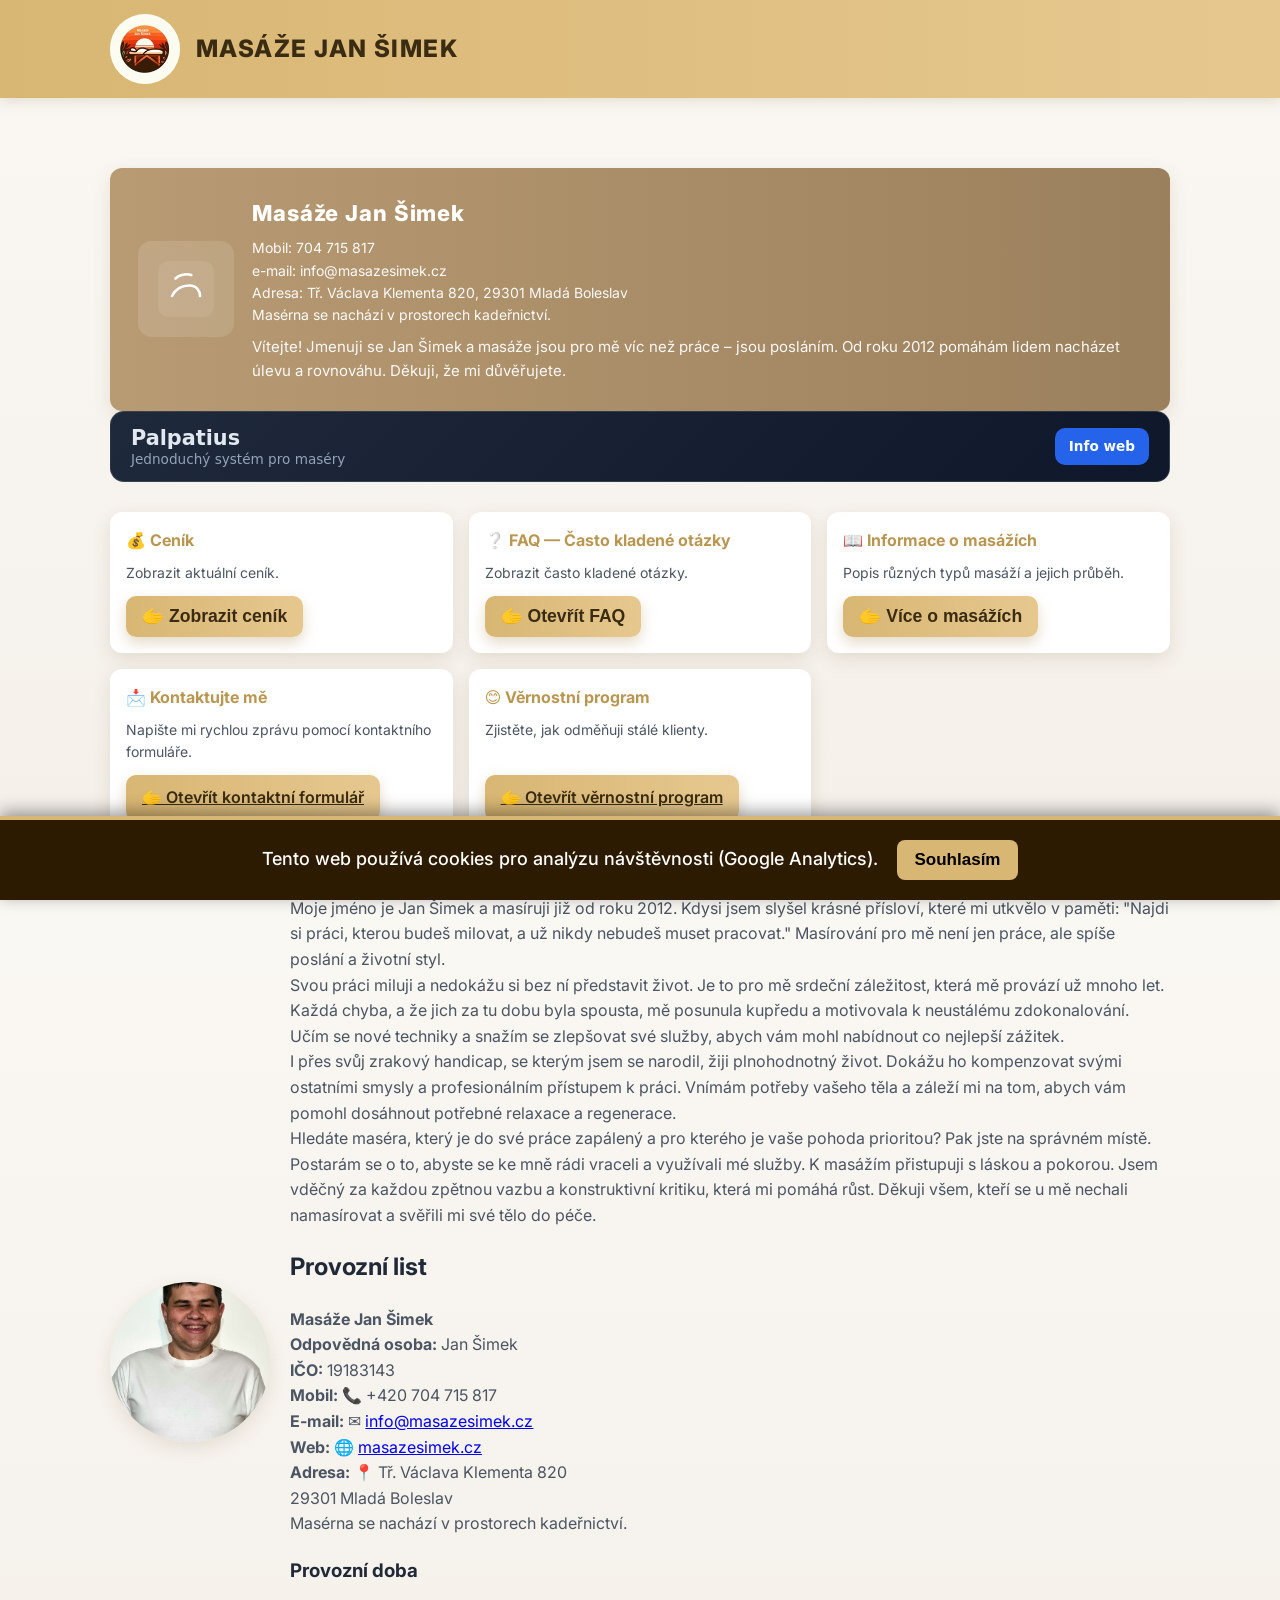
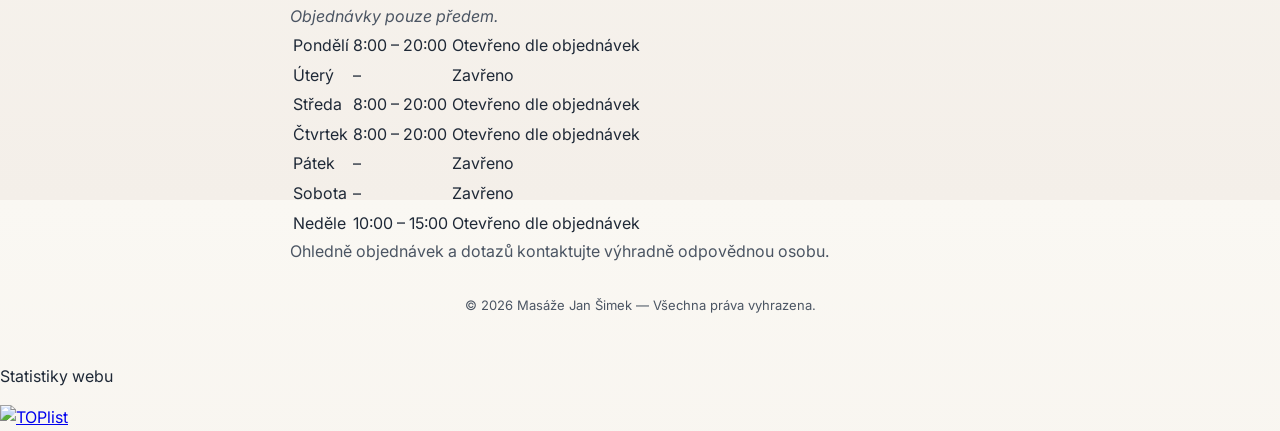
==== commit c21e24f7: "Přidání měření návštěvnosti." ====
--- a/index.html
+++ b/index.html
@@ -10,7 +10,7 @@
 <meta name="keywords" content="masáže, Mladá Boleslav, masér, relaxace, Jan Šimek, Dornova metoda, lávové kameny, klasická masáž, masáže Jan Šimek">
 <meta name="author" content="Jan Šimek">
 <meta name="robots" content="index, follow">
-<link rel="canonical" href="https://masazesimek.cz-/">
+<link rel="canonical" href="[https://masazesimek.cz/](https://masazesimek.cz/)">
 
 <!-- ✅ Sociální náhledy -->
 <meta property="og:title" content="Masáže Jan Šimek – vaše pohoda je moje priorita">
@@ -1822,6 +1822,26 @@
 });
 </script>
 
+<!-- Zvětšený TOPlist panel - pevně na konci stránky -->
+    <div class="flex justify-center md:justify-end md:pr-12 py-10 bg-slate-950 border-t border-slate-900">
+      <div class="flex flex-col items-center gap-3 bg-slate-900/50 p-6 rounded-3xl border border-slate-800 shadow-xl transition-all hover:border-blue-500/50">
+        <p class="text-[10px] font-bold text-slate-500 uppercase tracking-[0.3em]">Statistiky webu</p>
+        
+        <a href="https://www.toplist.cz" id="toplistcz1841744" title="TOPlist" class="block scale-150 py-6">
+          <noscript>
+            <img src="https://toplist.cz/count.asp?id=1841744&logo=mc&njs=1" border="0" alt="TOPlist" width="88" height="120"/>
+          </noscript>
+          <script language="JavaScript">
+            (function(d,e,s) {
+              d.getElementById('toplistcz1841744').innerHTML='<img src="https://toplist.cz/count.asp?id=1841744&logo=mc&http='+
+              e(d.referrer)+'&t='+e(d.title)+'&l='+e(d.URL)+'&wi='+e(s.width)+'&he='+e(s.height)+'&cd='+
+              e(s.colorDepth)+'" width="88" height="120" border="0" alt="TOPlist" />';
+            }(document,encodeURIComponent,window.screen))
+          </script>
+        </a>
+      </div>
+    </div>
+
 <!-- ✅ Přístupný a animovaný cookie banner -->
 <div id="cookie-banner" role="dialog" aria-label="Informace o používání cookies" style="
   position:fixed;
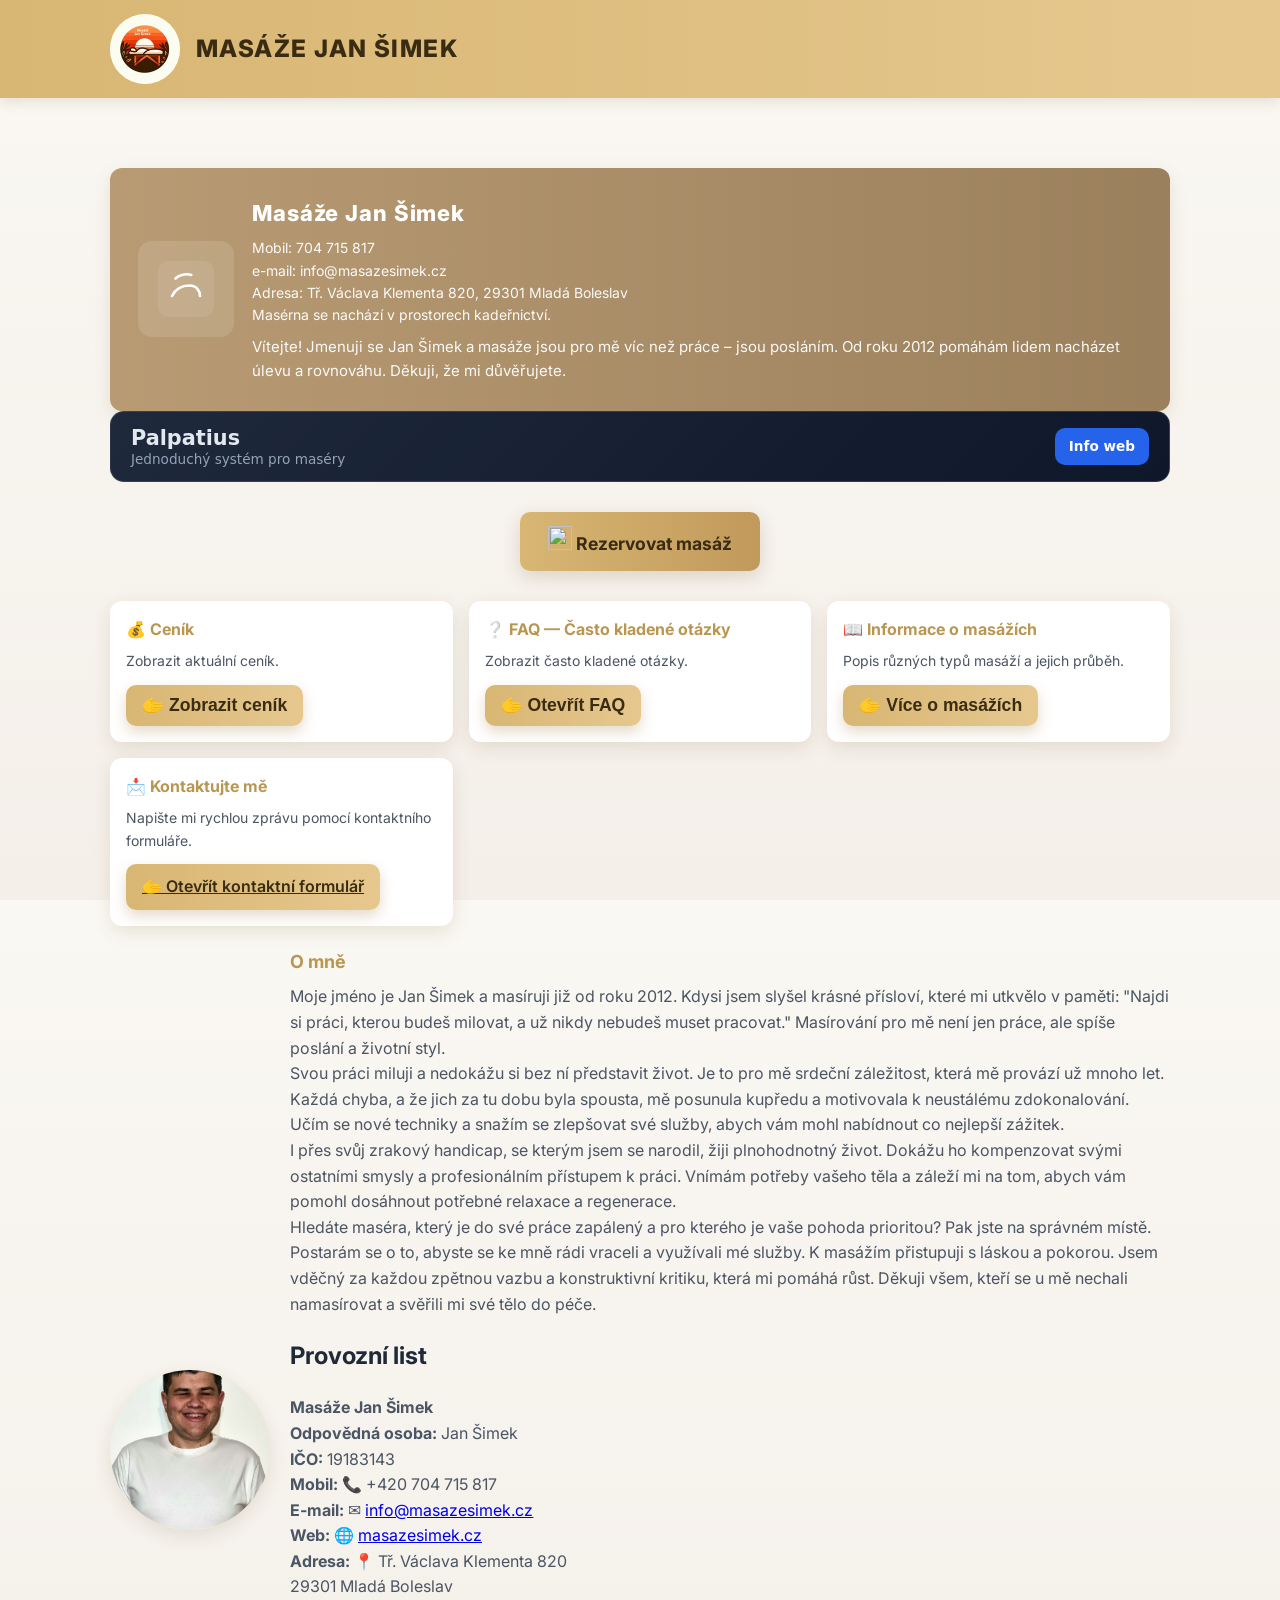
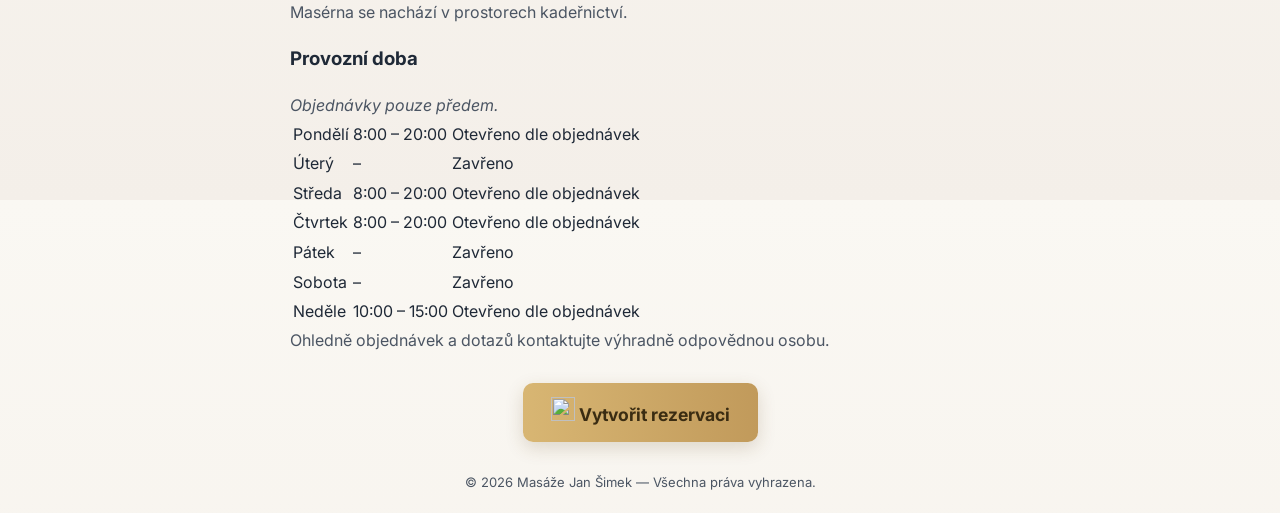
==== commit 91962030: "Úprava rezervačního tlačítka. Reservio je pryč, nahradil ho lepší a přístupnější systém." ====
--- a/index.html
+++ b/index.html
@@ -149,11 +149,7 @@
     margin:0;
   }
 
-  /* tlačítko Reservio – základní odsazení */
-  .reservio-button-container{
-    margin: 22px 0;
-    text-align:center;
-  }
+
 
   /* three panels */
   .panels{
@@ -374,23 +370,36 @@
 .provozni-list a:hover {
   text-decoration: underline;
 }
-/* Hlavní rezervace tlačítko (Reservio) */
-.reservio-button-container {
+
+/* Hlavní tlačítko pro online rezervaci – SumUp Bookings */
+.booking-button-container {
   text-align: center;
   margin: 30px 0;
 }
 
-.reservio-button-container > div,
-.reservio-button-container iframe {
-  transform: scale(1.3); /* Zvětšení tlačítka */
-  box-shadow: 0 6px 18px rgba(0,0,0,0.15);
-  border-radius: 10px !important;
+.sumup-booking-button {
+  display: inline-block;
+  background: linear-gradient(90deg, #d8b673, #c19a5b);
+  color: #3a2c12;
+  font-size: 1.1rem;
+  font-weight: 700;
+  line-height: 1.4;
+  padding: 14px 28px;
+  border-radius: 10px;
+  text-decoration: none;
+  box-shadow: 0 6px 18px rgba(99,72,28,0.18);
+  transition: background 0.2s ease, transform 0.2s ease, box-shadow 0.2s ease;
 }
 
-.reservio-button-container:hover > div,
-.reservio-button-container:hover iframe {
-  transform: scale(1.35);
-  transition: transform 0.3s ease;
+.sumup-booking-button:hover {
+  background: linear-gradient(90deg, #e6c88f, #d8b673);
+  transform: translateY(-2px);
+  box-shadow: 0 10px 24px rgba(99,72,28,0.25);
+}
+
+.sumup-booking-button:focus-visible {
+  outline: 3px solid #3a2c12;
+  outline-offset: 4px;
 }
 
 /* Ostatní tlačítka */
@@ -499,13 +508,23 @@
 
 </div>
 
-    <!-- 1. Reservio tlačítko – pod hlavičkou -->
-    <div class="reservio-button-container"
-         data-text="Objednat masáž"
-         data-size="large"
-         data-color="#d8b673"
-         data-url="https://masaze-jan-simek.reservio.com">
-    </div>
+<!-- Online rezervace – SumUp Bookings -->
+<div class="booking-button-container">
+  <a
+    href="https://www.sumupbookings.com/masaze-jan-simek?utm_source=button_widget"
+    target="_blank"
+    rel="noopener noreferrer"
+    class="sumup-booking-button"
+  >
+    <img
+      src="https://www.sumupbookings.com/icons/calendar_white.svg"
+      alt=""
+      aria-hidden="true"
+      style="width:24px;height:24px"
+    >
+    Rezervovat masáž
+  </a>
+</div>
 
     <main role="main" aria-labelledby="mainHeading">
       <h2 id="mainHeading" class="sr-only">Hlavní obsah</h2>
@@ -536,11 +555,6 @@
   <a href="kontakt.html" class="btn" role="button">🫱 Otevřít kontaktní formulář</a>
 </article>
 
-<article class="panel" aria-labelledby="vernostni_programBtnLabel">
-  <h3 id="vernostni_programBtnLabel">😊 Věrnostní program</h3>
-  <p>Zjistěte, jak odměňuji stálé klienty.</p>
-  <a href="vernostni_program.html" class="btn" role="button">🫱 Otevřít věrnostní program</a>
-</article>
         </div>
       </section>
 
@@ -598,13 +612,23 @@
         </div>
       </section>
 
-      <!-- 2. Reservio tlačítko – pod sekcí O mně -->
-      <div class="reservio-button-container"
-           data-text="Vytvořit rezervaci"
-           data-size="large"
-           data-color="#d8b673"
-           data-url="https://masaze-jan-simek.reservio.com">
-      </div>
+<!-- Online rezervace – SumUp Bookings -->
+<div class="booking-button-container">
+  <a
+    href="https://www.sumupbookings.com/masaze-jan-simek?utm_source=button_widget"
+    target="_blank"
+    rel="noopener noreferrer"
+    class="sumup-booking-button"
+  >
+    <img
+      src="https://www.sumupbookings.com/icons/calendar_white.svg"
+      alt=""
+      aria-hidden="true"
+      style="width:24px;height:24px"
+    >
+    Vytvořit rezervaci
+  </a>
+</div>
 
       <footer>
         © <span id="year"></span> Masáže Jan Šimek — Všechna práva vyhrazena.
@@ -753,16 +777,23 @@
 </table>
 </section>
 
-        <!-- 3. Reservio tlačítko – v modalu Ceník -->
-        <div class="reservio-button-container"
-             data-text="Rezervovat termín"
-             data-size="large"
-             data-color="#d8b673"
-             data-url="https://masaze-jan-simek.reservio.com">
-        </div>
-      </div>
-    </div>
-  </div>
+<!-- Online rezervace – SumUp Bookings -->
+<div class="booking-button-container">
+  <a
+    href="https://www.sumupbookings.com/masaze-jan-simek?utm_source=button_widget"
+    target="_blank"
+    rel="noopener noreferrer"
+    class="sumup-booking-button"
+  >
+    <img
+      src="https://www.sumupbookings.com/icons/calendar_white.svg"
+      alt=""
+      aria-hidden="true"
+      style="width:24px;height:24px"
+    >
+    Rezervovat termín
+  </a>
+</div>
 
   <!-- MODAL: FAQ -->
   <div id="faqModal" class="backdrop" data-modal>
@@ -792,7 +823,7 @@
 <p>Telefonicky: Zavolejte mi na číslo 704 715 817.</p>
 <p>SMS nebo WhatsApp: Stačí mi napsat zprávu s vaším požadavkem.</p>
 <p>E-mailem: Napište mi na info@masazesimek.cz.</p>
-<p>Online rezervace: Klikněte na rezervační tlačítko na úvodní stránce mého webu. Budete přesměrováni do rezervačního systému Reservio, kde si snadno zarezervujete termín.</p>
+<p>Online rezervace: Klikněte na rezervační tlačítko na úvodní stránce mého webu. Budete přesměrováni na mou online rezervační stránku, kde si jednoduše vyberete masáž a volný termín.</p>
 <p>Společně se domluvíme na typu masáže a vhodném termínu.</p>
             </div>
           </div>
@@ -886,48 +917,6 @@
               <div class="panel">Co mám dělat, když jsem nespokojená/ý s masáží?</div>
 
 <p>Pokud nejste spokojeni, rozhodně se nebojte mi to sdělit. Vážím si každé zpětné vazby, ať už je pozitivní, nebo kritická. Masíruji už řadu let, ale stále se snažím zlepšovat. Pokud máte připomínku nebo návrh, co by šlo udělat jinak, neváhejte mi to říct. Budu vám za to vděčný a udělám vše pro to, abyste byli spokojeni.</p>
-            </div>
-          </div>
-
-          <!-- 8 -->
-          <div class="accordion">
-            <button aria-expanded="false" aria-controls="faq8_content" id="faq8_btn">
-              <span>&lt;summary&gt;Online rezervace. Jak se objednat online?&lt;/summary&gt;</span>
-              <svg class="chev" viewBox="0 0 24 24" aria-hidden="true"><path d="M6 9l6 6 6-6" stroke="currentColor" stroke-width="2" fill="none" stroke-linecap="round" stroke-linejoin="round"/></svg>
-            </button>
-            <div id="faq8_content" role="region" aria-labelledby="faq8_btn" hidden>
-              <div class="panel">Online rezervace. Jak se objednat online na masáž?</div>
-
-  <h2>Jak si objednat masáž online</h2>
-
-  <p>Chcete si objednat masáž jednoduše a rychle? S novým rezervačním systémem <strong>Reservio</strong> je to naprosto snadné.</p>
-  <p><em>Telefonická rezervace zůstává i nadále dostupná.</em> Online rezervace je pouze další pohodlný způsob, jak se ke mně objednat.</p>
-
-  <h3>Krok 1: Začátek rezervace</h3>
-  <p>Na webových stránkách <a href="https://www.masazesimek.cz">www.masazesimek.cz</a> najdete tlačítko <strong>„Vytvořit rezervaci“</strong>. Po kliknutí na něj se dostanete na můj profil v systému Reservio. Zde najdete informace o masérně a tlačítko <strong>„Rezervovat termín“</strong>.</p>
-
-  <h3>Krok 2: Výběr masáže</h3>
-  <p>Po kliknutí na <strong>„Rezervovat termín“</strong> se zobrazí seznam nabízených masáží. Vyberte si tu, kterou chcete, a pokračujte na výběr data a času.</p>
-
-  <h3>Krok 3: Vyplnění osobních údajů</h3>
-  <p>Vyplňte své <strong>jméno</strong>, <strong>příjmení</strong> a <strong>e-mailovou adresu</strong>. Tyto údaje jsou nezbytné pro dokončení rezervace. Pokud máte účet na Reservio, můžete se přihlásit. Dále vyberte způsob platby a případně napište poznámku ohledně masáže.</p>
-
-  <h3>Krok 4: Souhlas s ochranou soukromí</h3>
-  <p>Zaškrtněte pole, abyste potvrdili <strong>souhlas s pravidly ochrany soukromí</strong>. Bez tohoto souhlasu nelze rezervaci dokončit. Volitelně můžete souhlasit se zasíláním marketingových oznámení.</p>
-
-  <h3>Krok 5: Dokončení rezervace</h3>
-  <p>Klikněte na tlačítko <strong>„Rezervovat“</strong>. Pokud jste zvolili platbu online kartou, proběhne bezpečně přes důvěryhodnou platební bránu. Po dokončení rezervace obdržíte potvrzení e-mailem a můžete si založit účet na Reservio pro lepší přehled o svých rezervacích.</p>
-  <p><em>Já, Reservio ani platební brána neuchováváme vaše platební údaje.</em></p>
-
-  <h3>Výhody online rezervace</h3>
-  <ul>
-    <li>Automatické <strong>upozornění</strong> na blížící se masáž</li>
-    <li><strong>Přehled</strong> všech rezervací na jednom místě</li>
-    <li><strong>Bez nutnosti</strong> telefonického objednávání</li>
-    <li><strong>Jednoduché a rychlé</strong> online objednání 24/7</li>
-  </ul>
-
-  <p>Doufám, že vám tento návod pomůže. Pokud máte jakékoliv dotazy, <strong>neváhejte mě kontaktovat</strong>. Těším se na vás v mé masérně!</p>
             </div>
           </div>
 
@@ -1674,8 +1663,6 @@
   })();
 </script>
 
-<!-- Reservio widget script – stačí jednou na stránce -->
-<script src="https://cdn.reservio.com/widget/button-bundle.js"></script>
 <script>
 document.querySelectorAll('.price-link').forEach(link => {
   link.addEventListener('click', e => {
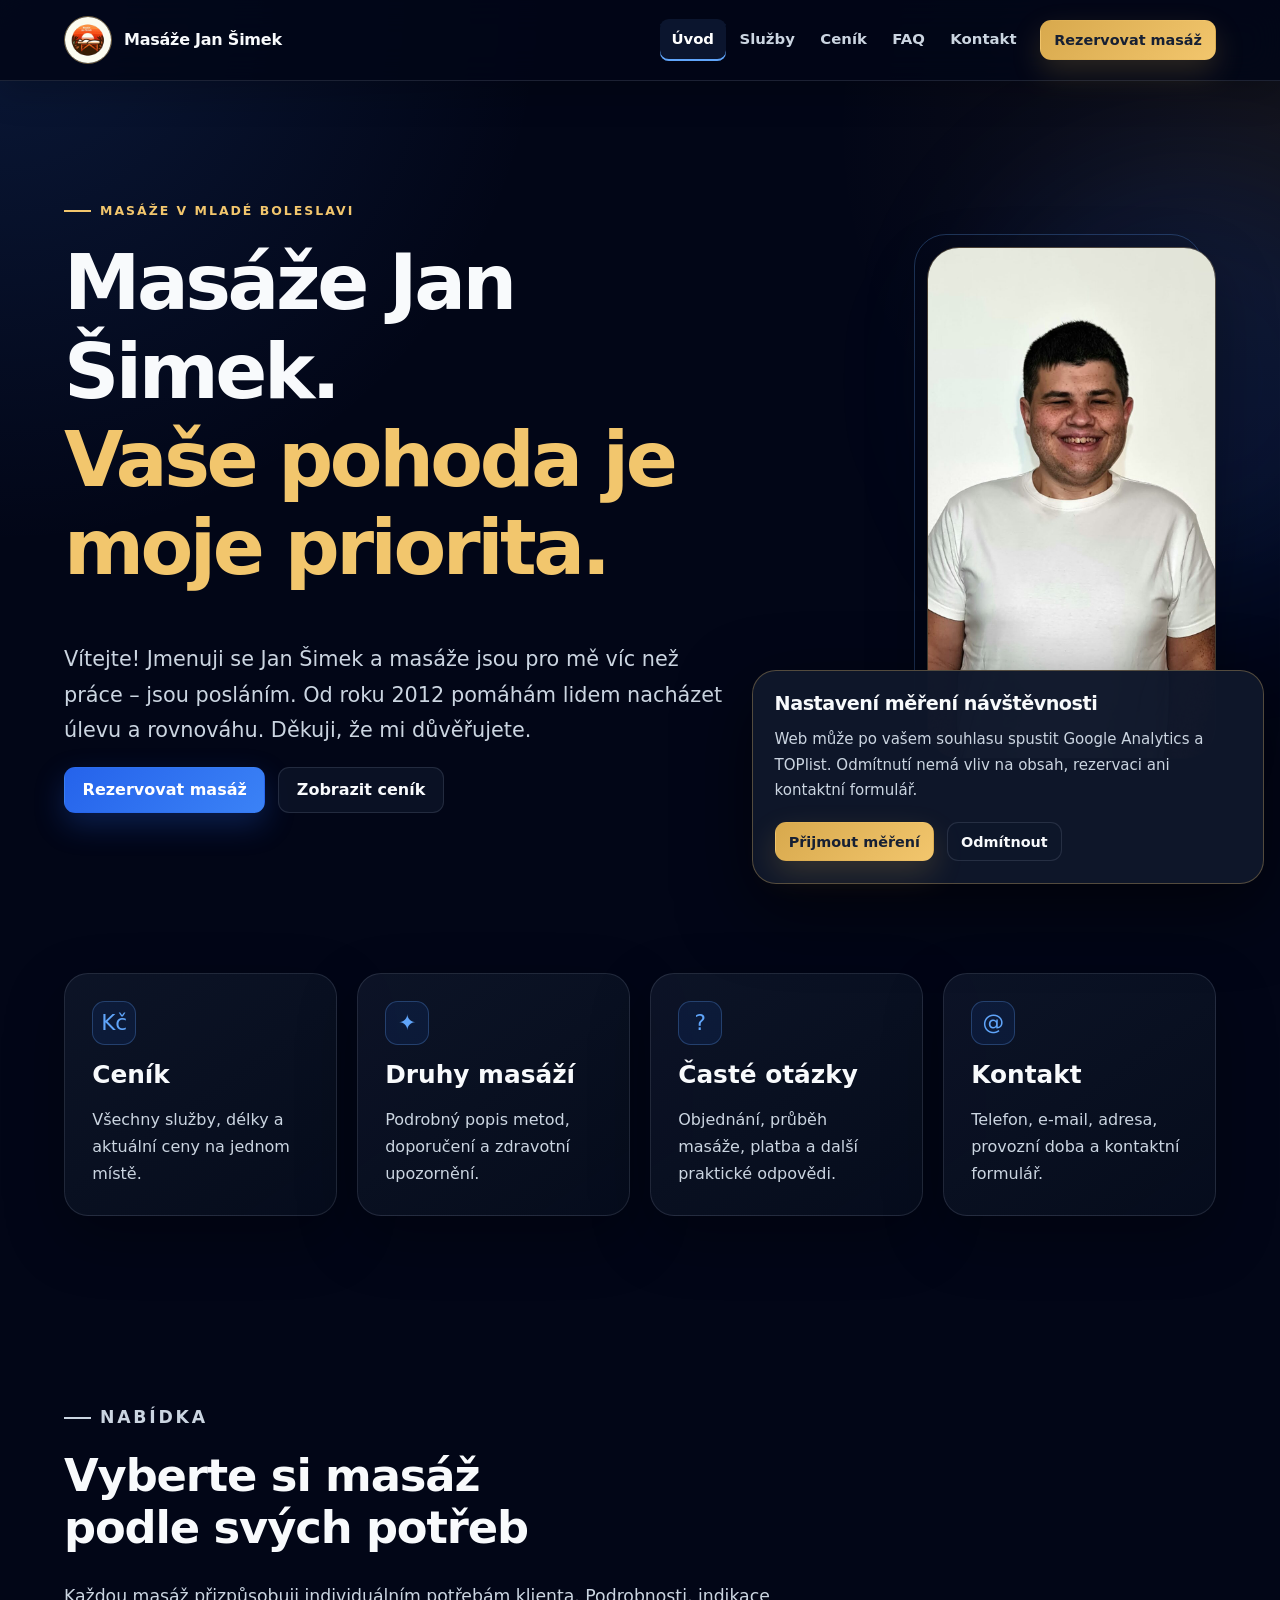
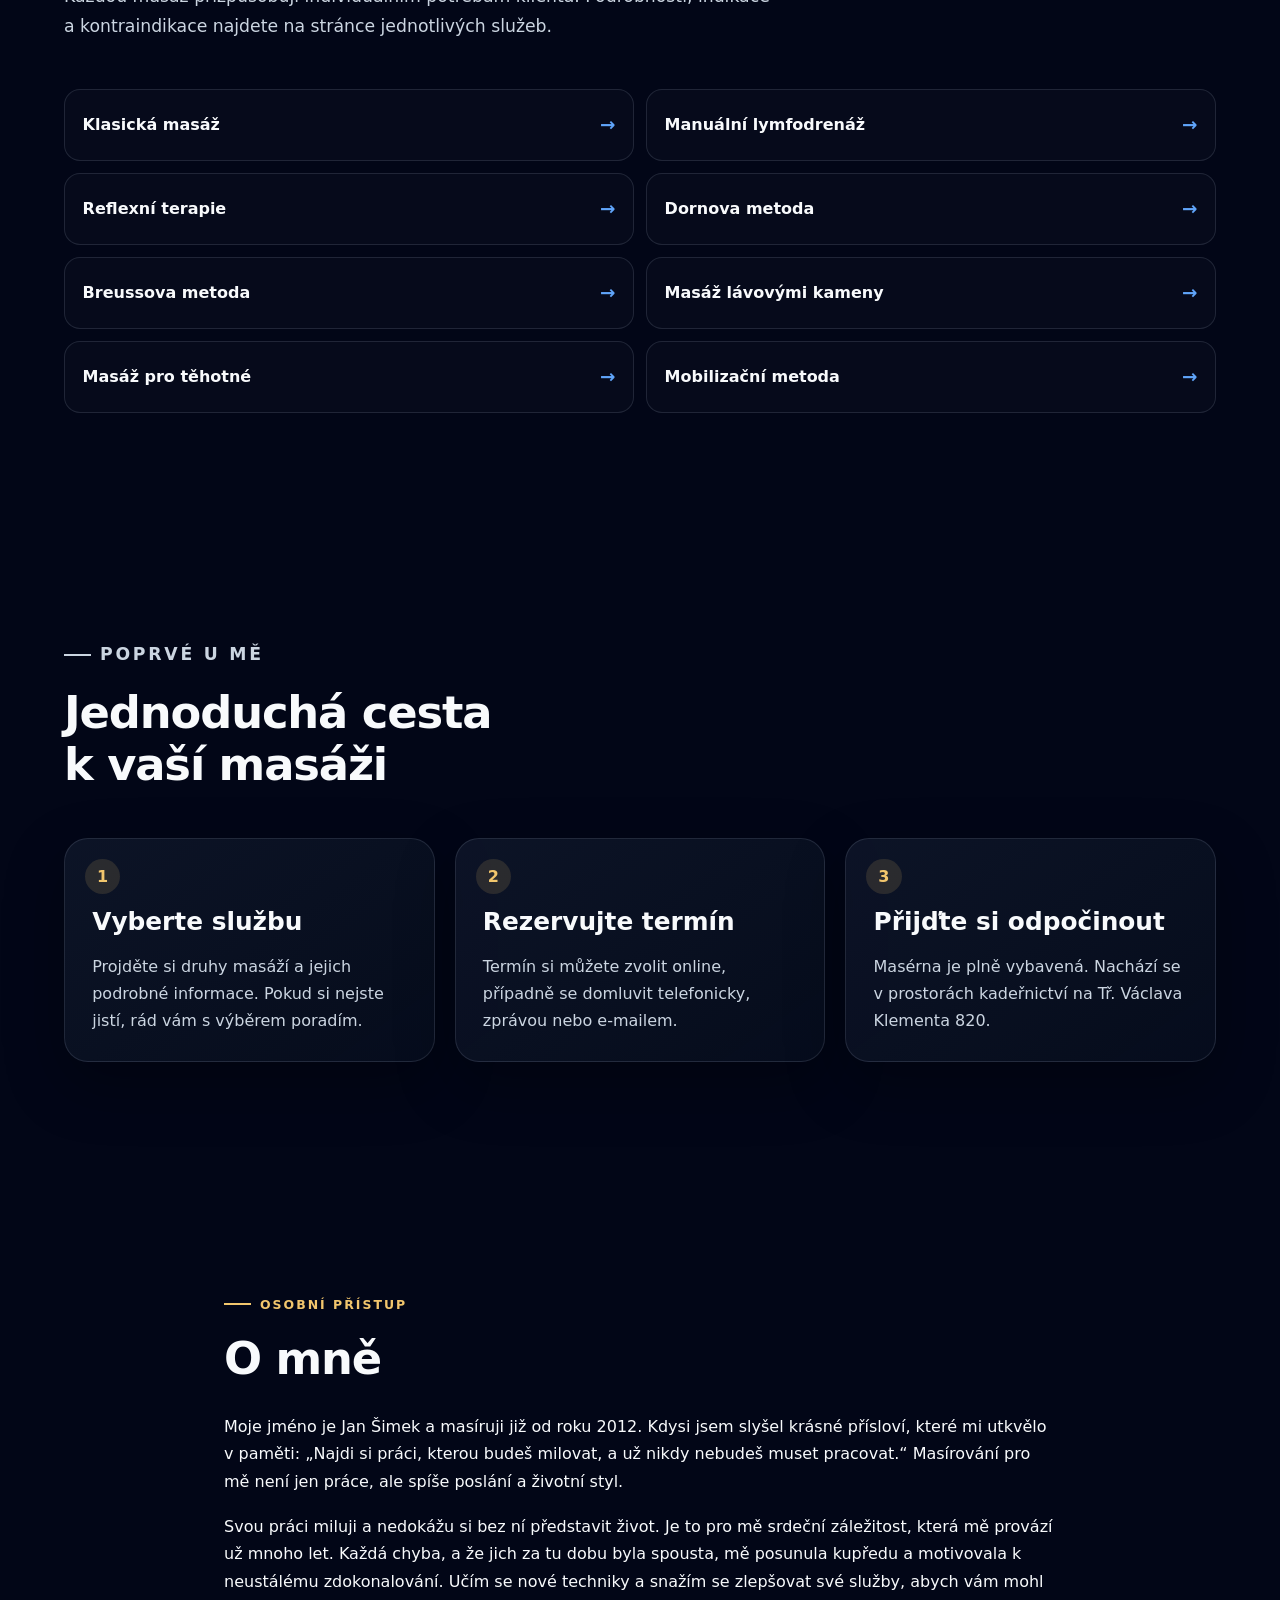
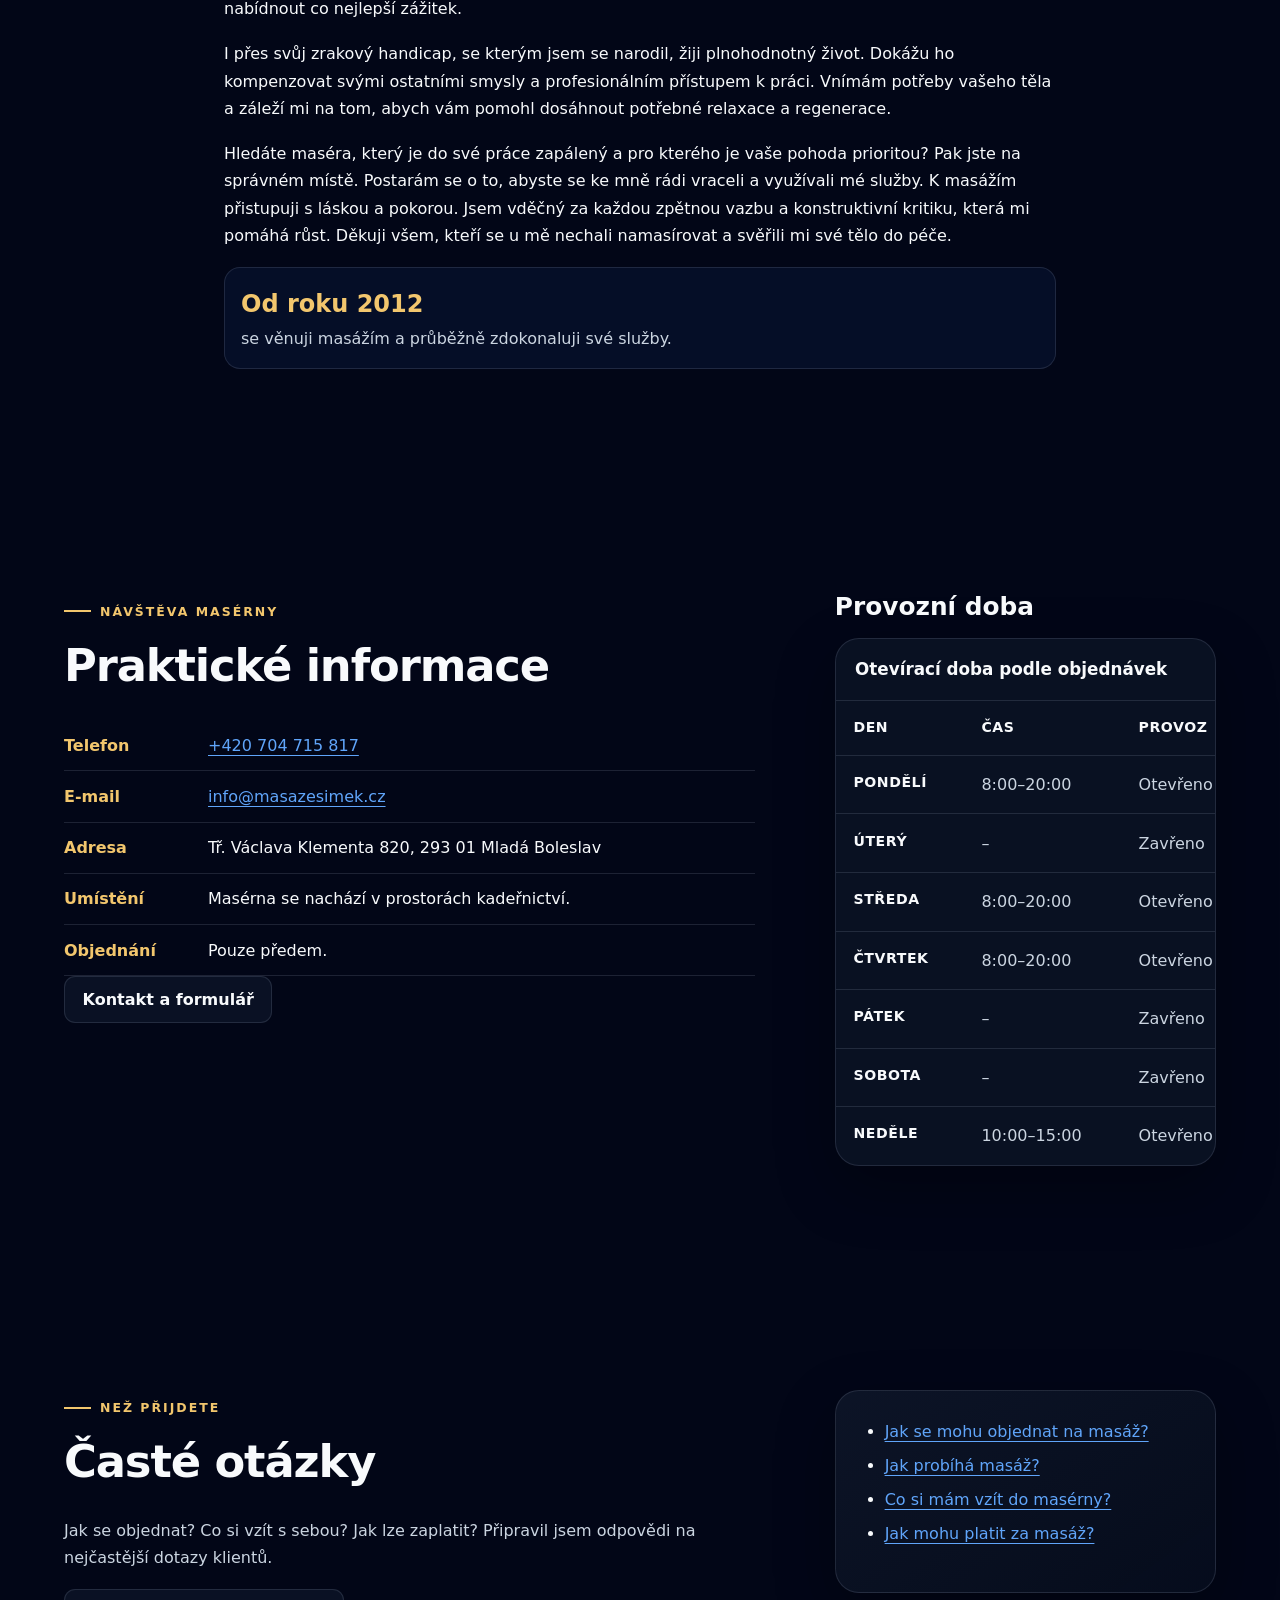
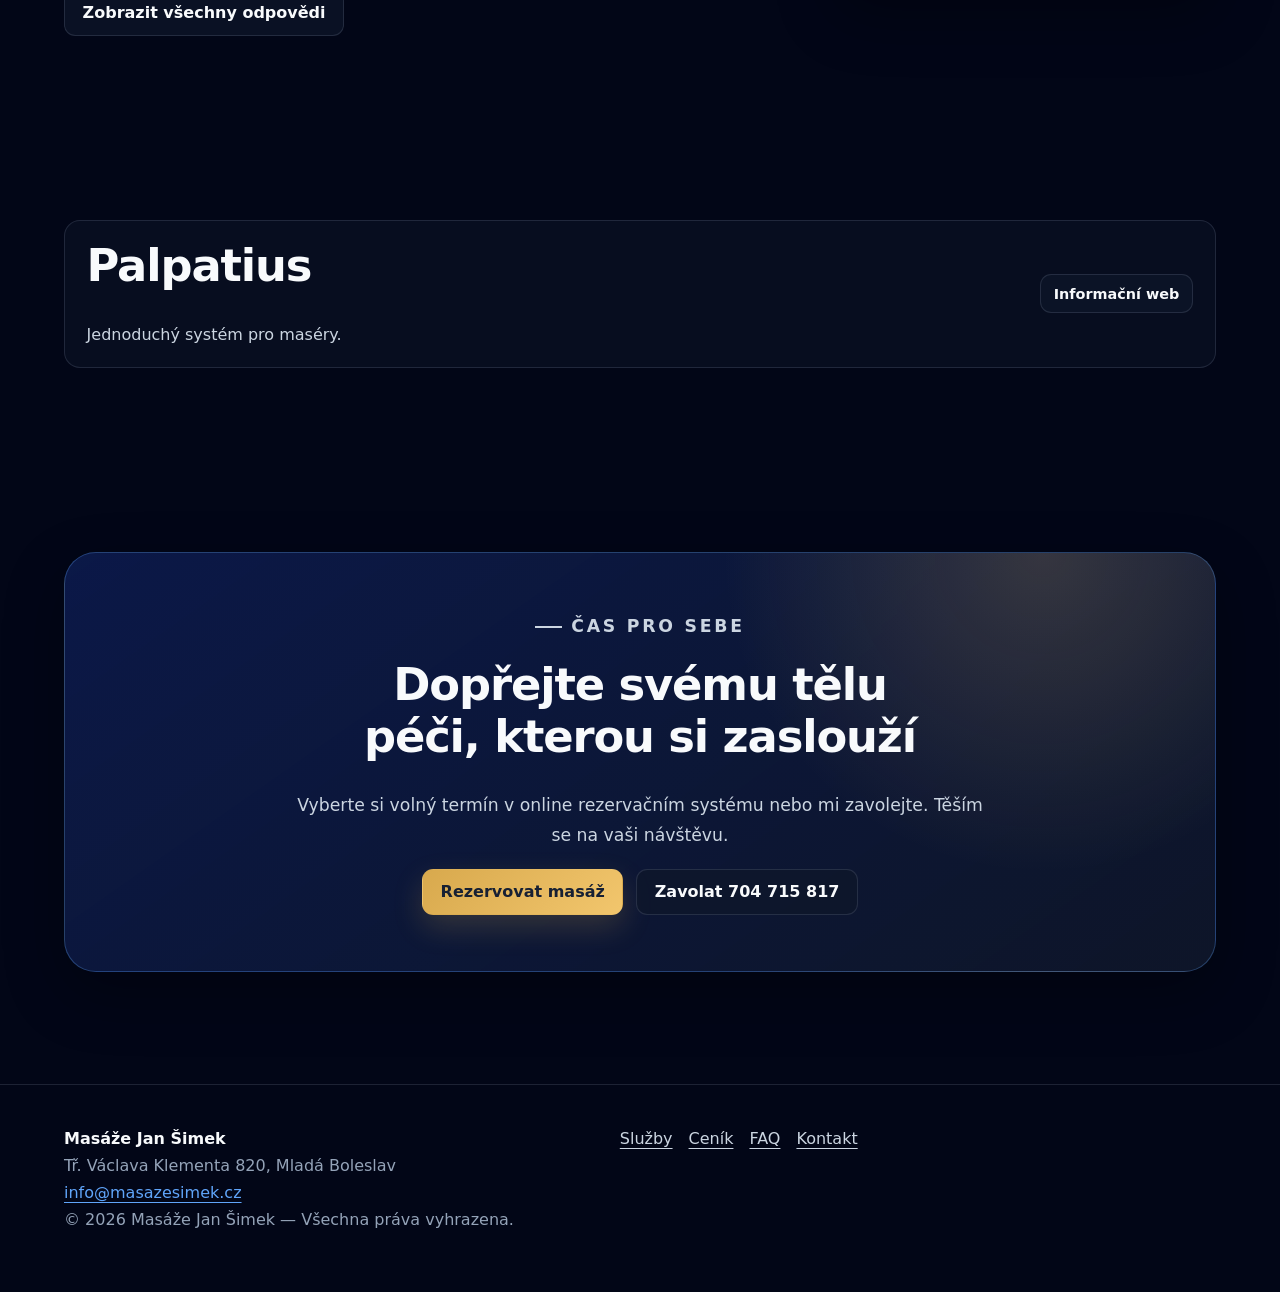
==== commit 8d13f6a1: "Kompletní redesign webu." ====
--- a/index.html
+++ b/index.html
@@ -1,1901 +1,134 @@
-<!doctype html>
-<html lang="cs">
-<head>
-<meta charset="utf-8" />
-<meta name="viewport" content="width=device-width,initial-scale=1" />
-<title>Masáže Jan Šimek — Vaše pohoda je moje priorita</title>
-
-<!-- ✅ SEO & META informace -->
-<meta name="description" content="Profesionální masáže v Mladé Boleslavi. Masáže Jan Šimek – vaše pohoda je moje priorita. Klasická, sportovní, relaxační masáž, Dornova metoda a další.">
-<meta name="keywords" content="masáže, Mladá Boleslav, masér, relaxace, Jan Šimek, Dornova metoda, lávové kameny, klasická masáž, masáže Jan Šimek">
-<meta name="author" content="Jan Šimek">
-<meta name="robots" content="index, follow">
-<link rel="canonical" href="[https://masazesimek.cz/](https://masazesimek.cz/)">
-
-<!-- ✅ Sociální náhledy -->
-<meta property="og:title" content="Masáže Jan Šimek – vaše pohoda je moje priorita">
-<meta property="og:description" content="Profesionální masáže v Mladé Boleslavi. Masáže Jan Šimek – vaše pohoda je moje priorita.">
-<meta property="og:image" content="https://masazesimek.cz/data/foto.jpg">
-<meta property="og:url" content="https://masazesimek.cz/">
-<meta name="twitter:card" content="summary_large_image">
-
-<!-- ✅ Google Analytics -->
-<script async src="https://www.googletagmanager.com/gtag/js?id=G-QBYW261T97"></script>
-<script>
-  window.dataLayer = window.dataLayer || [];
-  function gtag(){dataLayer.push(arguments);}
-  gtag('js', new Date());
-  gtag('config', 'G-QBYW261T97');
-</script>
-
-<!-- Google Font -->
-<link href="https://fonts.googleapis.com/css2?family=Inter:wght@300;400;600;700;800&display=swap" rel="stylesheet">
-
-<style>
-  :root{
-    /* upravená barevná paleta – elegantní hnědá-čokoládová + tyrkys jako doplněk */
-    --bg: #faf8f3;
-    --card: #ffffff;
-    --muted: #4b5563;
-    --accent: #d8b673;      /* zlatavý akcent */
-    --accent-dark: #b99752; /* tmavší zlatá */
-    --accent-2: #f4e1c1;    /* teplý světlejší akcent */
-    --shadow: 0 6px 18px rgba(99,72,28,0.12);
-    --radius: 12px;
-    --max-width: 1100px;
-    --container-padding: 20px;
-    color-scheme: light;
-  }
-
-  *{box-sizing:border-box}
-  html,body{height:100%}
-  body{
-    margin:0;
-    font-family: "Inter", system-ui, -apple-system, "Segoe UI", Roboto, "Helvetica Neue", Arial;
-    background: linear-gradient(180deg, #faf8f3 0%, #f4efe9 100%);
-    color:#1f2937;
-    -webkit-font-smoothing:antialiased;
-    -moz-osx-font-smoothing:grayscale;
-    line-height:1.6;
-  }
-
-  .wrap{
-    max-width: var(--max-width);
-    margin: 28px auto;
-    padding: var(--container-padding);
-  }
-
-  /* NOVÉ: horní záhlaví přes celou stránku */
-  .site-topbar{
-    background: linear-gradient(90deg, #d8b673, #e6c88f);
-    color:#3a2c12;
-    box-shadow: 0 4px 12px rgba(120,90,40,0.15);
-  }
-  .site-topbar-inner{
-    max-width: var(--max-width);
-    margin: 0 auto;
-    padding: 14px 20px;
-    display:flex;
-    align-items:center;
-    gap:16px;
-  }
-  .site-topbar-logo{
-    width:70px;
-    height:70px;
-    border-radius:50%;
-    background:rgba(255,255,255,0.5);
-    display:flex;
-    align-items:center;
-    justify-content:center;
-    font-size:13px;
-    font-weight:600;
-  }
-  .site-topbar-title{
-    font-size:24px;
-    font-weight:800;
-    letter-spacing:0.06em;
-    text-transform:uppercase;
-  }
-
-  /* Header (původní blok – jen lehce doladěné barvy) */
-  header.header{
-    background: linear-gradient(90deg, #b89b73, #9b805d);
-    color:white;
-    padding:28px;
-    border-radius: var(--radius);
-    box-shadow: var(--shadow);
-    display:flex;
-    gap:18px;
-    align-items:center;
-    margin-top:22px;
-  }
-
-  .logo{
-    width:96px;
-    height:96px;
-    min-width:96px;
-    min-height:96px;
-    background:rgba(255,255,255,0.12);
-    border-radius:14px;
-    display:flex;
-    align-items:center;
-    justify-content:center;
-    flex-shrink:0;
-  }
-
-  .logo svg{width:56px;height:56px;display:block}
-
-  .header-info{
-    flex:1;
-  }
-
-  .studio-name{
-    font-size:22px;
-    font-weight:800;
-    margin:0 0 6px 0;
-    letter-spacing:0.04em;
-  }
-
-  .contact{
-    font-size:14px;
-    color: rgba(255,255,255,0.95);
-    margin-bottom:8px;
-  }
-
-  .intro{
-    font-size:15px;
-    color: rgba(255,255,255,0.97);
-    opacity:0.98;
-    margin:0;
-  }
-
-
-
-  /* three panels */
-  .panels{
-    display:grid;
-    grid-template-columns: repeat(3, 1fr);
-    gap:16px;
-    margin-top:18px;
-  }
-
-  .panel{
-    background:var(--card);
-    border-radius:var(--radius);
-    padding:16px;
-    box-shadow:var(--shadow);
-    display:flex;
-    flex-direction:column;
-    align-items:stretch;
-    min-height:120px;
-    transition: transform .2s ease, box-shadow .2s ease;
-  }
-
-  .panel:hover{
-    transform: translateY(-3px);
-    box-shadow: 0 10px 24px rgba(99,72,28,0.16);
-  }
-
-  .panel h3{margin:0 0 8px 0;font-size:16px;color:var(--accent-dark)}
-  .panel p{margin:0 0 12px 0;color:var(--muted);font-size:14px}
-  .panel .btn{
-    margin-top:auto;
-    align-self:flex-start;
-    background:linear-gradient(90deg, var(--accent), #e6c88f);
-    color:#3a2c12;
-    border:0;
-    padding:10px 16px;
-    border-radius:10px;
-    cursor:pointer;
-    font-weight:600;
-    box-shadow: 0 6px 14px rgba(180,150,100,0.35);
-    transition: transform .18s ease, box-shadow .18s ease, background .18s ease;
-  }
-  .panel .btn:hover{
-    transform: translateY(-2px);
-    box-shadow: 0 10px 24px rgba(99,72,28,0.3);
-    background:linear-gradient(90deg, #e6c88f, var(--accent));
-  }
-  .panel .btn:focus{outline:3px solid rgba(216,182,115,0.3)}
-
-  /* About section */
-  .about{
-    display:flex;
-    gap:20px;
-    margin-top:22px;
-    align-items:center;
-    background:transparent;
-  }
-
-  .avatar{
-    width:160px;
-    height:160px;
-    background: linear-gradient(180deg,var(--accent-2),#fff3d1);
-    border-radius:50%;
-    flex-shrink:0;
-    display:flex;
-    align-items:center;
-    justify-content:center;
-    box-shadow: var(--shadow);
-  }
-  .avatar img{width:100%;height:100%;object-fit:cover;border-radius:50%}
-
-  .about-text h4{margin:0 0 8px 0;font-size:18px;color:var(--accent-dark)}
-  .about-text p{margin:0;color:var(--muted)}
-
-  /* Modal backdrop and dialog */
-  .backdrop{
-    position:fixed;
-    inset:0;
-    background:rgba(40,26,8,0.55);
-    display:none;
-    align-items:center;
-    justify-content:center;
-    z-index:1200;
-    padding:20px;
-  }
-  .backdrop.open{display:flex;animation: fadeIn .25s ease-out;}
-
-  @keyframes fadeIn{
-    from{opacity:0;transform:translateY(6px);}
-    to{opacity:1;transform:none;}
-  }
-
-  .dialog{
-    width:100%;
-    max-width:920px;
-    max-height:90vh;
-    overflow:auto;
-    background:var(--card);
-    border-radius:var(--radius);
-    padding:20px;
-    box-shadow: 0 20px 60px rgba(40,26,8,0.5);
-  }
-
-  .dialog .dialog-header{
-    display:flex;
-    align-items:center;
-    justify-content:space-between;
-    gap:10px;
-    margin-bottom:8px;
-  }
-  .dialog h2{margin:0;font-size:20px;color:var(--accent-dark)}
-  .dialog .close{
-    background:transparent;border:0;font-size:16px;padding:8px;cursor:pointer;border-radius:8px;color:var(--muted);
-  }
-  .dialog .close:focus{outline:3px solid rgba(185,151,82,0.25)}
-
-  /* table ceník */
-  table.price{
-    width:100%;
-    border-collapse:collapse;
-    margin-top:12px;
-  }
-  table.price th, table.price td{
-    text-align:left;
-    padding:10px 8px;
-    border-bottom:1px solid #eef2f4;
-    font-size:15px;
-  }
-
-  /* Accordion inside modal */
-  .accordion-list{margin-top:10px}
-  .accordion{
-    border-radius:10px;
-    overflow:hidden;
-    background:linear-gradient(180deg,#fff,#fbfbfd);
-    margin-bottom:8px;
-    box-shadow: 0 4px 10px rgba(6,10,14,0.04);
-  }
-  .accordion button{
-    width:100%;
-    text-align:left;
-    background:transparent;
-    border:0;
-    padding:14px;
-    font-size:15px;
-    display:flex;
-    align-items:center;
-    justify-content:space-between;
-    cursor:pointer;
-  }
-  .accordion button:focus{outline:3px solid rgba(216,182,115,0.32)}
-  .accordion .panel{
-    padding:12px 14px 18px 14px;
-    border-top:1px solid #eef2f4;
-    font-size:14px;
-    color:var(--muted);
-  }
-
-  .chev{
-    width:22px;height:22px;display:inline-block;transform:rotate(0deg);transition:transform .18s ease;
-  }
-  .chev.open{transform:rotate(180deg)}
-
-  /* small screens */
-  @media (max-width:900px){
-    .panels{grid-template-columns:1fr}
-    .about{flex-direction:column;align-items:flex-start}
-    .site-topbar-inner{flex-direction:row}
-  }
-
-  /* focus outline visible for keyboard only */
-  :focus{outline:none}
-  :focus-visible{outline:3px solid rgba(185,151,82,0.4);border-radius:8px}
-
-  /* accessibility helpers */
-  .sr-only{
-    position:absolute!important;
-    width:1px;height:1px;padding:0;margin:-1px;overflow:hidden;clip:rect(0,0,0,0);white-space:nowrap;border:0;
-  }
-
-  footer{margin-top:26px;color:var(--muted);font-size:13px;text-align:center}
-
-/* --- Styl pro provozní list --- */
-.provozni-list {
-  background: #fffdf9;
-  border-radius: 12px;
-  padding: 20px;
-  box-shadow: 0 4px 10px rgba(0,0,0,0.05);
-}
-
-.provozni-list .info-blok p {
-  margin: 4px 0;
-}
-
-.provozni-list table {
-  width: 100%;
-  border-collapse: collapse;
-  margin: 10px 0 16px;
-}
-
-.provozni-list table td {
-  padding: 6px 8px;
-  border-bottom: 1px solid #eee;
-}
-
-.provozni-list table tr:nth-child(even) {
-  background: #f8f5ef;
-}
-
-.provozni-list h3 {
-  margin-top: 20px;
-  color: #b08a55;
-}
-
-.provozni-list a {
-  color: #5690F5;
-  text-decoration: none;
-}
-.provozni-list a:hover {
-  text-decoration: underline;
-}
-
-/* Hlavní tlačítko pro online rezervaci – SumUp Bookings */
-.booking-button-container {
-  text-align: center;
-  margin: 30px 0;
-}
-
-.sumup-booking-button {
-  display: inline-block;
-  background: linear-gradient(90deg, #d8b673, #c19a5b);
-  color: #3a2c12;
-  font-size: 1.1rem;
-  font-weight: 700;
-  line-height: 1.4;
-  padding: 14px 28px;
-  border-radius: 10px;
-  text-decoration: none;
-  box-shadow: 0 6px 18px rgba(99,72,28,0.18);
-  transition: background 0.2s ease, transform 0.2s ease, box-shadow 0.2s ease;
-}
-
-.sumup-booking-button:hover {
-  background: linear-gradient(90deg, #e6c88f, #d8b673);
-  transform: translateY(-2px);
-  box-shadow: 0 10px 24px rgba(99,72,28,0.25);
-}
-
-.sumup-booking-button:focus-visible {
-  outline: 3px solid #3a2c12;
-  outline-offset: 4px;
-}
-
-/* Ostatní tlačítka */
-button.btn {
-  background: linear-gradient(90deg, #d8b673, #c19a5b);
-  color: #fff;
-  font-size: 1.1rem;
-  font-weight: 600;
-  padding: 12px 28px;
-  border: none;
-  border-radius: 10px;
-  cursor: pointer;
-  transition: background 0.3s ease, transform 0.2s ease;
-  box-shadow: 0 4px 10px rgba(0,0,0,0.1);
-}
-
-button.btn:hover {
-  background: linear-gradient(90deg, #caa764, #b48d47);
-  transform: translateY(-2px);
-}
-
-button.btn:focus {
-  outline: 3px solid #b48d47;
-  outline-offset: 2px;
-}
-</style>
-</head>
-<body>
-  <!-- NOVÉ záhlaví -->
-  <header class="site-topbar">
-    <div class="site-topbar-inner">
-<div class="site-topbar-logo">
-  <img src="data/logo.jpg" alt="Logo Masáže Jan Šimek" style="width:70px;height:70px;border-radius:50%;object-fit:cover;">
-</div>
-<div class="site-topbar-title">Masáže Jan Šimek</div>
-  </header>
-
-  <div class="wrap" id="mainWrap">
-    <header class="header">
-      <div class="logo" aria-hidden="true">
-        <!-- simple svg logo placeholder -->
-        <svg viewBox="0 0 64 64" fill="none" xmlns="http://www.w3.org/2000/svg" aria-hidden="true">
-          <rect width="64" height="64" rx="12" fill="white" opacity="0.08"/>
-          <path d="M16 40C20 32 28 28 36 28C44 28 48 34 48 40" stroke="white" stroke-width="3" stroke-linecap="round" stroke-linejoin="round"/>
-          <path d="M20 20C24 16 32 14 38 16" stroke="white" stroke-width="3" stroke-linecap="round" stroke-linejoin="round"/>
-        </svg>
-      </div>
-
-      <div class="header-info">
-        <h1 class="studio-name">Masáže Jan Šimek</h1>
-        <div class="contact" id="contactInfo">
-          <!-- Kontaktní údaje -->
-          Mobil: 704 715 817<br>
-          e-mail: info@masazesimek.cz<br>
-          Adresa: Tř. Václava Klementa 820, 29301 Mladá Boleslav<br>
-          Masérna se nachází v prostorech kadeřnictví.
-        </div>
-        <p class="intro">
-          Vítejte! Jmenuji se Jan Šimek a masáže jsou pro mě víc než práce – jsou posláním.
-          Od roku 2012 pomáhám lidem nacházet úlevu a rovnováhu. Děkuji, že mi důvěřujete.
-        </p>
-      </div>
-    </header>
-
-<div style="
-  width: 100%;
-  background: linear-gradient(135deg, #1e293b, #0f172a);
-  border: 1px solid rgba(255,255,255,0.12);
-  color: #e2e8f0;
-  padding: 14px 20px;
-  border-radius: 14px;
-  font-family: system-ui, sans-serif;
-  display: flex;
-  align-items: center;
-  justify-content: space-between;
-  flex-wrap: wrap;
-  gap: 12px;
-">
-
-  <!-- Levá část – text -->
-  <div style="display: flex; flex-direction: column; line-height: 1.2;">
-    <span style="font-size: 1.3rem; font-weight: 700;">Palpatius</span>
-    <span style="font-size: 0.85rem; color: #94a3b8;">Jednoduchý systém pro maséry</span>
-  </div>
-
-  <!-- Pravá část – odkaz / tlačítko -->
-  <a href="https://www.palpatius.cz"
-     target="_blank"
-     aria-label="Přejít na informační stránku Palpatius"
-     style="
-       padding: 8px 14px;
-       background: #2563eb;
-       color: white;
-       text-decoration: none;
-       border-radius: 10px;
-       font-size: 0.85rem;
-       font-weight: 600;
-       white-space: nowrap;
-       transition: background 0.2s ease, transform 0.2s ease;
-     "
-     onmouseover="this.style.background='#1e40af'; this.style.transform='translateY(-2px)';"
-     onmouseout="this.style.background='#2563eb'; this.style.transform='none';"
-  >
-    Info web
-  </a>
-
-</div>
-
-<!-- Online rezervace – SumUp Bookings -->
-<div class="booking-button-container">
-  <a
-    href="https://www.sumupbookings.com/masaze-jan-simek?utm_source=button_widget"
-    target="_blank"
-    rel="noopener noreferrer"
-    class="sumup-booking-button"
-  >
-    <img
-      src="https://www.sumupbookings.com/icons/calendar_white.svg"
-      alt=""
-      aria-hidden="true"
-      style="width:24px;height:24px"
-    >
-    Rezervovat masáž
-  </a>
-</div>
-
-    <main role="main" aria-labelledby="mainHeading">
-      <h2 id="mainHeading" class="sr-only">Hlavní obsah</h2>
-
-      <section aria-labelledby="servicesHeading" style="margin-top:18px">
-        <div class="panels" id="panelGrid">
-          <article class="panel" aria-labelledby="priceBtnLabel">
-            <h3 id="priceBtnLabel">💰 Ceník</h3>
-            <p>Zobrazit aktuální ceník.</p>
-            <button class="btn" data-open="priceModal" aria-haspopup="dialog">🫱 Zobrazit ceník</button>
-          </article>
-
-          <article class="panel" aria-labelledby="faqBtnLabel">
-            <h3 id="faqBtnLabel">❔ FAQ — Často kladené otázky</h3>
-            <p>Zobrazit často kladené otázky.</p>
-            <button class="btn" data-open="faqModal" aria-haspopup="dialog">🫱 Otevřít FAQ</button>
-          </article>
-
-          <article class="panel" aria-labelledby="infoBtnLabel">
-            <h3 id="infoBtnLabel">📖 Informace o masážích</h3>
-            <p>Popis různých typů masáží a jejich průběh.</p>
-            <button class="btn" data-open="infoModal" aria-haspopup="dialog">🫱 Více o masážích</button>
-          </article>
-
-<article class="panel" aria-labelledby="contactBtnLabel">
-  <h3 id="contactBtnLabel">📩 Kontaktujte mě</h3>
-  <p>Napište mi rychlou zprávu pomocí kontaktního formuláře.</p>
-  <a href="kontakt.html" class="btn" role="button">🫱 Otevřít kontaktní formulář</a>
-</article>
-
-        </div>
-      </section>
-
-      <section class="about" aria-labelledby="aboutHeading">
-        <div class="avatar" aria-hidden="true">
-          <!-- Placeholder image; nahraj si své -->
-          <img src="data/foto.jpg?text=Foto+maséra" alt="Foto majitele / maséra">
-        </div>
-        <div class="about-text">
-          <h4 id="aboutHeading">O mně</h4>
-          <p>Moje jméno je Jan Šimek a masíruji již od roku 2012. Kdysi jsem slyšel krásné přísloví, které mi utkvělo v paměti: "Najdi si práci, kterou budeš milovat, a už nikdy nebudeš muset pracovat." Masírování pro mě není jen práce, ale spíše poslání a životní styl.</p>
-<p>
-            Svou práci miluji a nedokážu si bez ní představit život. Je to pro mě srdeční záležitost, která mě provází už mnoho let. Každá chyba, a že jich za tu dobu byla spousta, mě posunula kupředu a motivovala k neustálému zdokonalování. Učím se nové techniky a snažím se zlepšovat své služby, abych vám mohl nabídnout co nejlepší zážitek.
-        </p>
-<p>
-            I přes svůj zrakový handicap, se kterým jsem se narodil, žiji plnohodnotný život. Dokážu ho kompenzovat svými ostatními smysly a profesionálním přístupem k práci. Vnímám potřeby vašeho těla a záleží mi na tom, abych vám pomohl dosáhnout potřebné relaxace a regenerace.
-        </p>
-<p>
-            Hledáte maséra, který je do své práce zapálený a pro kterého je vaše pohoda prioritou? Pak jste na správném místě. Postarám se o to, abyste se ke mně rádi vraceli a využívali mé služby.
-K masážím přistupuji s láskou a pokorou. Jsem vděčný za každou zpětnou vazbu a konstruktivní kritiku, která mi pomáhá růst. Děkuji všem, kteří se u mě nechali namasírovat a svěřili mi své tělo do péče.
-
-        </p>
-
-  <h2>Provozní list</h2>
-
-  <div class="info-blok">
-    <p><strong>Masáže Jan Šimek</strong></p>
-    <p><strong>Odpovědná osoba:</strong> Jan Šimek</p>
-    <p><strong>IČO:</strong> 19183143</p>
-    <p><strong>Mobil:</strong> 📞 +420 704 715 817</p>
-    <p><strong>E-mail:</strong> ✉️ <a href="mailto:info@masazesimek.cz">info@masazesimek.cz</a></p>
-    <p><strong>Web:</strong> 🌐 <a href="https://masazesimek.cz">masazesimek.cz</a></p>
-    <p><strong>Adresa:</strong> 📍 Tř. Václava Klementa 820<br>29301 Mladá Boleslav</p>
-    <p>Masérna se nachází v prostorech kadeřnictví.</p>
-  </div>
-
-  <h3>Provozní doba</h3>
-  <p><em>Objednávky pouze předem.</em></p>
-
-  <table class="otevreno">
-    <tbody>
-      <tr><td>Pondělí</td><td>8:00 – 20:00</td><td>Otevřeno dle objednávek</td></tr>
-      <tr><td>Úterý</td><td>–</td><td>Zavřeno</td></tr>
-      <tr><td>Středa</td><td>8:00 – 20:00</td><td>Otevřeno dle objednávek</td></tr>
-      <tr><td>Čtvrtek</td><td>8:00 – 20:00</td><td>Otevřeno dle objednávek</td></tr>
-      <tr><td>Pátek</td><td>–</td><td>Zavřeno</td></tr>
-      <tr><td>Sobota</td><td>–</td><td>Zavřeno</td></tr>
-      <tr><td>Neděle</td><td>10:00 – 15:00</td><td>Otevřeno dle objednávek</td></tr>
-    </tbody>
-  </table>
-
-  <p class="kontaktni-info">
-    Ohledně objednávek a dotazů kontaktujte výhradně odpovědnou osobu.
-  </p>
-        </div>
-      </section>
-
-<!-- Online rezervace – SumUp Bookings -->
-<div class="booking-button-container">
-  <a
-    href="https://www.sumupbookings.com/masaze-jan-simek?utm_source=button_widget"
-    target="_blank"
-    rel="noopener noreferrer"
-    class="sumup-booking-button"
-  >
-    <img
-      src="https://www.sumupbookings.com/icons/calendar_white.svg"
-      alt=""
-      aria-hidden="true"
-      style="width:24px;height:24px"
-    >
-    Vytvořit rezervaci
-  </a>
-</div>
-
-      <footer>
-        © <span id="year"></span> Masáže Jan Šimek — Všechna práva vyhrazena.
-      </footer>
-    </main>
-  </div>
-
-  <!-- ARIA live region for announcements -->
-  <div id="ariaStatus" class="sr-only" aria-live="polite" aria-atomic="true"></div>
-
-  <!-- MODAL: CENÍK -->
-  <div id="priceModal" class="backdrop" data-modal>
-    <div class="dialog" role="dialog" aria-modal="true" aria-labelledby="priceTitle" aria-describedby="priceDesc" tabindex="-1">
-      <div class="dialog-header">
-        <h2 id="priceTitle">Ceník</h2>
-        <div>
-          <button class="close" aria-label="Zavřít ceník" data-close>&#x2715;</button>
-        </div>
-      </div>
-
-<section class="price-section">
-  <h2>Ceník masáží</h2>
-
-  <table class="price">
-    <thead>
-      <tr>
-        <th>Typ masáže</th>
-        <th>Délka trvání</th>
-        <th>Cena</th>
-      </tr>
-    </thead>
-    <tbody>
-      <tr>
-      <td><a href="#" class="price-link" data-target="masaz_klasicka">Klasická masáž</a></td>
-      <td>30 min.</td>
-      <td>300,00 Kč</td>
-    </tr>
-    <tr>
-      <td><a href="#" class="price-link" data-target="masaz_klasicka">Klasická masáž</a></td>
-      <td>60 min.</td>
-      <td>600,00 Kč</td>
-    </tr>
-    <tr>
-      <td><a href="#" class="price-link" data-target="masaz_klasicka">Klasická masáž</a></td>
-      <td>90 min.</td>
-      <td>900,00 Kč</td>
-      </tr>
-    <tr>
-      <td><a href="#" class="price-link" data-target="masaz_klasicka">Klasická masáž</a></td>
-      <td>120 min.</td>
-      <td>1 200,00 Kč</td>
-    </tr>
-
-    <tr>
-      <td><a href="#" class="price-link" data-target="manualni_lymfodrenaz">Manuální lymfodrenáž</a></td>
-      <td>60 min.</td>
-      <td>700,00 Kč</td>
-    </tr>
-    <tr>
-      <td><a href="#" class="price-link" data-target="manualni_lymfodrenaz">Manuální lymfodrenáž</a></td>
-      <td>90 min.</td>
-      <td>1 000,00 Kč</td>
-    </tr>
-    <tr>
-      <td><a href="#" class="price-link" data-target="manualni_lymfodrenaz">Manuální lymfodrenáž</a></td>
-      <td>120 min.</td>
-      <td>1 300,00 Kč</td>
-    </tr>
-
-    <tr>
-      <td><a href="#" class="price-link" data-target="reflexni_terapie">Reflexní terapie</a></td>
-      <td>30 min.</td>
-      <td>300,00 Kč</td>
-    </tr>
-    <tr>
-      <td><a href="#" class="price-link" data-target="reflexni_terapie">Reflexní terapie</a></td>
-      <td>60 min.</td>
-      <td>600,00 Kč</td>
-    </tr>
-    <tr>
-      <td><a href="#" class="price-link" data-target="reflexni_terapie">Reflexní terapie</a></td>
-      <td>90 min.</td>
-      <td>800,00 Kč</td>
-    </tr>
-    <tr>
-      <td><a href="#" class="price-link" data-target="reflexni_terapie">Reflexní terapie</a></td>
-      <td>120 min.</td>
-      <td>1 000,00 Kč</td>
-    </tr>
-
-    <tr>
-      <td><a href="#" class="price-link" data-target="dornova_metoda">Dornova metoda</a></td>
-      <td>60 min.</td>
-      <td>700,00 Kč</td>
-    </tr>
-    <tr>
-      <td><a href="#" class="price-link" data-target="dornova_metoda">Dornova metoda</a></td>
-      <td>90 min.</td>
-      <td>900,00 Kč</td>
-    </tr>
-    <tr>
-      <td><a href="#" class="price-link" data-target="dornova_metoda">Dornova metoda</a></td>
-      <td>120 min.</td>
-      <td>1 100,00 Kč</td>
-    </tr>
-
-    <tr>
-      <td><a href="#" class="price-link" data-target="breussova_metoda">Breussova metoda</a></td>
-      <td>30 min.</td>
-      <td>300,00 Kč</td>
-    </tr>
-    <tr>
-      <td><a href="#" class="price-link" data-target="breussova_metoda">Breussova metoda</a></td>
-      <td>60 min.</td>
-      <td>500,00 Kč</td>
-    </tr>
-
-    <tr>
-      <td><a href="#" class="price-link" data-target="masaz_tehotne">Masáž pro těhotné</a></td>
-      <td>30 min.</td>
-      <td>400,00 Kč</td>
-    </tr>
-    <tr>
-      <td><a href="#" class="price-link" data-target="masaz_tehotne">Masáž pro těhotné</a></td>
-      <td>60 min.</td>
-      <td>700,00 Kč</td>
-    </tr>
-
-    <tr>
-      <td><a href="#" class="price-link" data-target="mobilizacni_metoda">Mobilizační metoda</a></td>
-      <td>60 min.</td>
-      <td>800,00 Kč</td>
-    </tr>
-
-    <tr>
-      <td><a href="#" class="price-link" data-target="masaz_lavove_kameny">Masáž lávovými kameny</a></td>
-      <td>30 min.</td>
-      <td>700,00 Kč</td>
-    </tr>
-    <tr>
-      <td><a href="#" class="price-link" data-target="masaz_lavove_kameny">Masáž lávovými kameny</a></td>
-      <td>60 min.</td>
-      <td>1 200,00 Kč</td>
-    </tr>
-  </tbody>
-</table>
-</section>
-
-<!-- Online rezervace – SumUp Bookings -->
-<div class="booking-button-container">
-  <a
-    href="https://www.sumupbookings.com/masaze-jan-simek?utm_source=button_widget"
-    target="_blank"
-    rel="noopener noreferrer"
-    class="sumup-booking-button"
-  >
-    <img
-      src="https://www.sumupbookings.com/icons/calendar_white.svg"
-      alt=""
-      aria-hidden="true"
-      style="width:24px;height:24px"
-    >
-    Rezervovat termín
-  </a>
-</div>
-
-  <!-- MODAL: FAQ -->
-  <div id="faqModal" class="backdrop" data-modal>
-    <div class="dialog" role="dialog" aria-modal="true" aria-labelledby="faqTitle" aria-describedby="faqDesc" tabindex="-1">
-      <div class="dialog-header">
-        <h2 id="faqTitle">Často kladené otázky (FAQ)</h2>
-        <div>
-          <button class="close" aria-label="Zavřít FAQ" data-close>&#x2715;</button>
-        </div>
-      </div>
-
-      <div id="faqDesc">
-        <p>Na této stránce naleznete odpovědi na nejčastější otázky. Pokud zde nenajdete odpověď na svou otázku, napište mi. Rád ji sem doplním spolu s odpovědí.</p>
-        <div class="accordion-list" id="faqAccordions">
-          <!-- 10 FAQ položek (ponecháno z původní verze) -->
-
-          <!-- 1 -->
-          <div class="accordion">
-            <button aria-expanded="false" aria-controls="faq1_content" id="faq1_btn">
-              <span>&lt;summary&gt;Jak se mohu objednat na masáž?&lt;/summary&gt;</span>
-              <svg class="chev" viewBox="0 0 24 24" aria-hidden="true"><path d="M6 9l6 6 6-6" stroke="currentColor" stroke-width="2" fill="none" stroke-linecap="round" stroke-linejoin="round"/></svg>
-            </button>
-            <div id="faq1_content" role="region" aria-labelledby="faq1_btn" hidden>
-              <div class="panel">Jak se mohu objednat na masáž?</div>
-
-<p>Objednání je snadné a můžete si vybrat z několika způsobů:</p>
-<p>Telefonicky: Zavolejte mi na číslo 704 715 817.</p>
-<p>SMS nebo WhatsApp: Stačí mi napsat zprávu s vaším požadavkem.</p>
-<p>E-mailem: Napište mi na info@masazesimek.cz.</p>
-<p>Online rezervace: Klikněte na rezervační tlačítko na úvodní stránce mého webu. Budete přesměrováni na mou online rezervační stránku, kde si jednoduše vyberete masáž a volný termín.</p>
-<p>Společně se domluvíme na typu masáže a vhodném termínu.</p>
-            </div>
-          </div>
-
-          <!-- 2 -->
-          <div class="accordion">
-            <button aria-expanded="false" aria-controls="faq2_content" id="faq2_btn">
-              <span>&lt;summary&gt;Jak probíhá masáž?&lt;/summary&gt;</span>
-              <svg class="chev" viewBox="0 0 24 24" aria-hidden="true"><path d="M6 9l6 6 6-6" stroke="currentColor" stroke-width="2" fill="none" stroke-linecap="round" stroke-linejoin="round"/></svg>
-            </button>
-            <div id="faq2_content" role="region" aria-labelledby="faq2_btn" hidden>
-              <div class="panel">Jak probíhá masáž?</div>
-
-<p>Po příchodu na adresu Tř. Václava Klementa 820, Mladá Boleslav, se posaďte v čekárně. Moje masérna se nachází v prostorách kadeřnictví, takže se nenechte zmást. Jakmile přijdu, společně přejdeme do masérny, kde vám vysvětlím vše potřebné a instruuji vás podle zvoleného typu masáže.</p>
-            </div>
-          </div>
-
-          <!-- 3 -->
-          <div class="accordion">
-            <button aria-expanded="false" aria-controls="faq3_content" id="faq3_btn">
-              <span>&lt;summary&gt;Co si mám vzít do masérny?&lt;/summary&gt;</span>
-              <svg class="chev" viewBox="0 0 24 24" aria-hidden="true"><path d="M6 9l6 6 6-6" stroke="currentColor" stroke-width="2" fill="none" stroke-linecap="round" stroke-linejoin="round"/></svg>
-            </button>
-            <div id="faq3_content" role="region" aria-labelledby="faq3_btn" hidden>
-              <div class="panel">Co si mám vzít do masérny?</div>
-
-<p>Nemusíte si brát nic speciálního, moje masérna je plně vybavená. Stačí, když přijdete s dobrou náladou a chutí si odpočinout.</p>
-            </div>
-          </div>
-
-          <!-- 4 -->
-          <div class="accordion">
-            <button aria-expanded="false" aria-controls="faq4_content" id="faq4_btn">
-              <span>&lt;summary&gt;Jak mohu platit za masáž?&lt;/summary&gt;</span>
-              <svg class="chev" viewBox="0 0 24 24" aria-hidden="true"><path d="M6 9l6 6 6-6" stroke="currentColor" stroke-width="2" fill="none" stroke-linecap="round" stroke-linejoin="round"/></svg>
-            </button>
-            <div id="faq4_content" role="region" aria-labelledby="faq4_btn" hidden>
-              <div class="panel">Jak mohu platit za masáž?</div>
-
-<p>Platbu za masáž můžete provést těmito způsoby:</p>
-<p>Hotovost: Prosím, mějte připravenou hotovost, ideálně ne velké bankovky.</p>
-<p>Platba kartou: Přijímám platby přes terminál. Pokud částka přesahuje 500 Kč, budete vyzváni k zadání PINu. Platba je zcela bezpečná a vaše údaje jsou chráněny.</p>
-<p>QR Kód: Platbu můžete zaplatit naskenováním qr kódu, pomocí vašeho mobilního bankovnictví.</p>
-            </div>
-          </div>
-
-          <!-- 5 -->
-          <div class="accordion">
-            <button aria-expanded="false" aria-controls="faq5_content" id="faq5_btn">
-              <span>&lt;summary&gt;Potřebuji zrušit masáž. Jak mám postupovat?&lt;/summary&gt;</span>
-              <svg class="chev" viewBox="0 0 24 24" aria-hidden="true"><path d="M6 9l6 6 6-6" stroke="currentColor" stroke-width="2" fill="none" stroke-linecap="round" stroke-linejoin="round"/></svg>
-            </button>
-            <div id="faq5_content" role="region" aria-labelledby="faq5_btn" hidden>
-              <div class="panel">Potřebuji zrušit masáž. Jak mám postupovat?</div>
-
-<p>Pokud potřebujete zrušit masáž, dejte mi prosím vědět co nejdříve, abych mohl váš termín nabídnout jinému klientovi.
-Stačí zavolat nebo napsat zprávu – nemusíte uvádět složité důvody. Například:</p>
-<p>„Nestihnu přijít, omlouvám se.“</p>
-<p>„Jsem nemocná/ý, objednám se na jindy.“</p>
-            </div>
-          </div>
-
-          <!-- 6 -->
-          <div class="accordion">
-            <button aria-expanded="false" aria-controls="faq6_content" id="faq6_btn">
-              <span>&lt;summary&gt;Chci jít na masáž, ale nechci se nikde registrovat. Jak to mám udělat?&lt;/summary&gt;</span>
-              <svg class="chev" viewBox="0 0 24 24" aria-hidden="true"><path d="M6 9l6 6 6-6" stroke="currentColor" stroke-width="2" fill="none" stroke-linecap="round" stroke-linejoin="round"/></svg>
-            </button>
-            <div id="faq6_content" role="region" aria-labelledby="faq6_btn" hidden>
-              <div class="panel">Chci jít na masáž, ale nechci se nikde registrovat. Jak to mám udělat?</div>
-
-<p>Je možné se objednat i bez registrace, ale potřebuji od vás následující údaje:</p>
-<p>Jméno a příjmení.</p>
-<p>Telefonní číslo.</p>
-<p>Informace o zdravotním stavu: Zda máte nějaké onemocnění nebo alergie na oleje. Používám neutrální hypoalergenní olej bez vůně, který je vhodný pro většinu klientů.</p>
-<p>Kam si vaše údaje ukládám?</p>
-<p>Pečlivě dbám na ochranu vašich údajů. Zde je přehled, jaké informace si ukládám:</p>
-<p>Základní údaje: Jméno, příjmení, telefonní číslo.</p>
-<p>Historie masáží: Počet a typ masáží, diagnózy, poznámky o proběhlých masážích.</p>
-<p>Tyto informace jsou uloženy v soukromém excelovém souboru, ke kterému mám přístup pouze já. Vaše údaje nejsou sdíleny s třetími stranami.</p>
-            </div>
-          </div>
-
-          <!-- 7 -->
-          <div class="accordion">
-            <button aria-expanded="false" aria-controls="faq7_content" id="faq7_btn">
-              <span>&lt;summary&gt;Co mám dělat, když jsem nespokojená/ý s masáží?&lt;/summary&gt;</span>
-              <svg class="chev" viewBox="0 0 24 24" aria-hidden="true"><path d="M6 9l6 6 6-6" stroke="currentColor" stroke-width="2" fill="none" stroke-linecap="round" stroke-linejoin="round"/></svg>
-            </button>
-            <div id="faq7_content" role="region" aria-labelledby="faq7_btn" hidden>
-              <div class="panel">Co mám dělat, když jsem nespokojená/ý s masáží?</div>
-
-<p>Pokud nejste spokojeni, rozhodně se nebojte mi to sdělit. Vážím si každé zpětné vazby, ať už je pozitivní, nebo kritická. Masíruji už řadu let, ale stále se snažím zlepšovat. Pokud máte připomínku nebo návrh, co by šlo udělat jinak, neváhejte mi to říct. Budu vám za to vděčný a udělám vše pro to, abyste byli spokojeni.</p>
-            </div>
-          </div>
-
-          <!-- 9 -->
-          <div class="accordion">
-            <button aria-expanded="false" aria-controls="faq9_content" id="faq9_btn">
-              <span>&lt;summary&gt;SMohu přijít i s mírným nachlazením nebo rýmou?&lt;/summary&gt;</span>
-              <svg class="chev" viewBox="0 0 24 24" aria-hidden="true"><path d="M6 9l6 6 6-6" stroke="currentColor" stroke-width="2" fill="none" stroke-linecap="round" stroke-linejoin="round"/></svg>
-            </button>
-            <div id="faq9_content" role="region" aria-labelledby="faq9_btn" hidden>
-              <div class="panel">Mohu přijít i s mírným nachlazením nebo rýmou?</div>
-
-  <p>Pokud máte <strong>nachlazení</strong>, masáž rozhodně <strong>nedoporučuji</strong>. Masáží se zvyšuje krevní oběh, a tím se mohou bakterie a viry dostat do dalších částí těla, kde mohou způsobit komplikace.</p>
-  <p>Z mírného nachlazení se tak může rychle stát <strong>horečka nebo teplota</strong>. Navíc se vám po masáži může udělat nevolno – mám to osobně vyzkoušené.</p>
-  <p>Proto doporučuji přijít až ve chvíli, kdy jste <strong>zcela zdraví</strong>. Tělo pak na masáž reaguje mnohem lépe a účinek je výraznější.</p>
-            </div>
-          </div>
-
-          <!-- 10 -->
-          <div class="accordion">
-            <button aria-expanded="false" aria-controls="faq10_content" id="faq10_btn">
-              <span>&lt;summary&gt;Mohu po masáži konzumovat kávu nebo alkohol?&lt;/summary&gt;</span>
-              <svg class="chev" viewBox="0 0 24 24" aria-hidden="true"><path d="M6 9l6 6 6-6" stroke="currentColor" stroke-width="2" fill="none" stroke-linecap="round" stroke-linejoin="round"/></svg>
-            </button>
-            <div id="faq10_content" role="region" aria-labelledby="faq10_btn" hidden>
-              <div class="panel">Mohu po masáži konzumovat kávu nebo alkohol?</div>
-
-  <p><strong>Rozhodně ne.</strong> Po masáži se tělo čistí – krevní oběh se zrychluje a tělo vylučuje různé škodliviny. Proto je velmi důležité <strong>pít dostatek vhodných tekutin</strong>.</p>
-
-  <h4>Vhodné tekutiny po masáži:</h4>
-  <ul>
-    <li>Čistá voda nebo voda s citronem</li>
-    <li>Bylinkový nebo ovocný čaj</li>
-  </ul>
-  <p>Pitím pomáháte tělu vyloučit nežádoucí látky a podpořit regeneraci.</p>
-
-  <h4>Co se po masáži <strong>nesmí pít</strong>:</h4>
-  <ul>
-    <li><strong>Alkohol</strong> – víno, pivo, destiláty, tvrdý alkohol.  
-      Masáží se zrychlí krevní oběh, a alkohol se tak rychleji vstřebá.  
-      Jedna sklenička vína pak může mít účinek jako dvě.</li>
-    <li><strong>Káva, zelený a černý čaj, kofeinové nápoje</strong> – kofein sice působí močopudně,  
-      ale zároveň zadržuje v těle látky, které by měly být po masáži vyloučeny.</li>
-  </ul>
-            </div>
-          </div>
-
-          <!-- 11 -->
-          <div class="accordion">
-            <button aria-expanded="false" aria-controls="faq11_content" id="faq11_btn">
-              <span>&lt;summary&gt;Mohu si koupit dárkový poukaz?&lt;/summary&gt;</span>
-              <svg class="chev" viewBox="0 0 24 24" aria-hidden="true"><path d="M6 9l6 6 6-6" stroke="currentColor" stroke-width="2" fill="none" stroke-linecap="round" stroke-linejoin="round"/></svg>
-            </button>
-            <div id="faq11_content" role="region" aria-labelledby="faq11_btn" hidden>
-              <div class="panel">Mohu si koupit dárkový poukaz?</div>
-
-  <p>Ano, nabízím <strong>dárkové poukazy</strong> v těchto hodnotách:</p>
-  <ul>
-    <li>1 000 Kč</li>
-    <li>1 500 Kč</li>
-    <li>2 000 Kč</li>
-  </ul>
-  <p>Poukazy jsou ideálním dárkem pro vaše blízké – můžete je zakoupit <strong>osobně</strong> přímo u mě v masérně.</p>
-  <p>Poukazy <strong>nezasílám poštou</strong>. Každý poukaz má platnost 12 měsíců a je přenosný.</p>
-            </div>
-          </div>
-
-        </div>
-      </div>
-    </div>
-  </div>
-
-  <!-- MODAL: INFORMACE O MASÁŽÍCH -->
-  <div id="infoModal" class="backdrop" data-modal>
-    <div class="dialog" role="dialog" aria-modal="true" aria-labelledby="infoTitle" aria-describedby="infoDesc" tabindex="-1">
-      <div class="dialog-header">
-        <h2 id="infoTitle">Informace o masážích</h2>
-        <div>
-          <button class="close" aria-label="Zavřít informace o masážích" data-close>&#x2715;</button>
-        </div>
-      </div>
-
-      <div id="infoDesc">
-        <p>Vyberte masáž pro podrobnosti.</p>
-
-        <div class="accordion-list" id="massageAccordions">
-          <!-- 10 položek, stejná struktura jako FAQ -->
-          <!-- 1 -->
-          <div class="accordion">
-            <button aria-expanded="false" aria-controls="ms1_content" id="ms1_btn">
-              <span>&lt;summary&gt;Úvod do masáží.&lt;/summary&gt;</span>
-              <svg class="chev" viewBox="0 0 24 24" aria-hidden="true"><path d="M6 9l6 6 6-6" stroke="currentColor" stroke-width="2" fill="none" stroke-linecap="round" stroke-linejoin="round"/></svg>
-            </button>
-            <div id="ms1_content" role="region" aria-labelledby="ms1_btn" hidden>
-              <div class="panel">O masážích</div>
-<p>Co je to dotyk? Dotyk je jednou ze základních forem komunikace, kterou začínáme vnímat už před narozením. Tento smysl nám pomáhá propojit se s okolím a hraje klíčovou roli při řešení stresu a napětí. Dotykem působíme na centrální nervový systém, což je jeden z hlavních důvodů, proč jsou masáže tak důležité.</p>
-
-<p>Každý člověk by si měl dopřát masáž alespoň jednou za měsíc, i když netrpí žádnými zdravotními problémy. Masáž je skvělý způsob relaxace – pomáhá nám odpočívat, regenerovat tělo a zbavovat se stresu. Po masáži se často dostavuje pocit uvolnění a znovuzrození.</p>
-
-<h2>Zdravotní benefity masáže</h2>
-
-<p>Masáž má pozitivní vliv na fyzické i psychické zdraví. Vědci zjistili, že pravidelné masáže mohou snížit hladinu adrenokortikotropního hormonu (ACTH). Tento hormon vzniká v hypofýze a jeho hladina roste při stresu, nemoci nebo poklesu krevního tlaku. Zvýšené hladiny ACTH mohou negativně ovlivnit imunitní systém, protože snižují aktivitu buněk, které udržují obranyschopnost našeho těla. Pravidelná masáž pomáhá zmenšit stres a posiluje naši imunitu.</p>
-
-<p>Masáže jsou také vhodné pro lidi, kteří tráví dlouhé hodiny v sedavém zaměstnání. Sedavý životní styl často způsobuje tuhnutí svalů, tvorbu myogelóz (zatvrdlin svalů) a bolesti zad, hlavy nebo krční páteře. Masáž může pomoci zmírnit tyto potíže a zlepšit krevní oběh. Navíc přispívá k produkci endorfinů, které zlepšují náladu, a pozitivně ovlivňuje nervový systém, který řídí funkce vnějších i vnítřních orgánů.</p>
-
-<h2>Praktické rady pro klienty</h2>
-
-<p>Pro někoho může být myšlenka na masáž stresující, zvláště pokud má negativní zkušenosti. U mě se však nemusíte ničeho obávat. Moje práce je založena na respektu, důvěře a individuálním přístupu. Masáž plně přizpůsobím vašim potřebám. Můžeme společně probrat vaše přání, obavy nebo specifické požadavky, aby pro vás byla masáž příjemným a uvolňujícím zážitkem. Můj cíl je, abyste si masáž užili a odnesli si pocit klidu a harmonie.</p>
-
-<h2>Masáž a kadeřnictví – praktické doporučení</h2>
-Moje masérna se nachází v prostorách kadeřnictví. Pokud chcete spojit masáž s návštěvou kadeřnice, mám pro vás drobnou radu: některé masážní techniky zahrnují uvolňování napětí v oblasti lebečních úponů, což může ovlivnit vaše vlasy. Doporučuji proto nejprve navštívit masérnu a poté využít služby kadeřnice, aby vaše úprava vlasů zůstala perfektní.</p>
-
-<h2><strong>Upozornění: zdraví na prvním místě</strong></h2>
-
-Vaše zdraví je pro mě prioritou. V některých případech si mohu vyžádat potvrzení od lékaře, pokud mám pochybnosti o tom, zda by masáž byla pro vás bezpečná. Prosím, neberte to osobně – jde o opatření, které chrání váš zdravotní stav. Pokud by masáž mohla být riziková, budu ji muset odmítnout, ale společně se pokusíme najít jiné řešení, které bude vyhovovat vašim potřebám. Děkuji za pochopení a věřte, že mi na vašem zdraví velmi záleží.</p>
-            </div>
-          </div>
-
-          <!-- 2 -->
-          <div class="accordion">
-            <button aria-expanded="false" aria-controls="ms2_content" id="ms2_btn">
-              <span>&lt;summary&gt;Klasická masáž&lt;/summary&gt;</span>
-              <svg class="chev" viewBox="0 0 24 24" aria-hidden="true"><path d="M6 9l6 6 6-6" stroke="currentColor" stroke-width="2" fill="none" stroke-linecap="round" stroke-linejoin="round"/></svg>
-            </button>
-            <div id="ms2_content" role="region" aria-labelledby="ms2_btn" hidden>
-              <div class="panel">Klasická masáž</div>
-<article id="masaz_klasicka" class="clanek">
-  <h2>Klasická masáž</h2>
-  …
-</article>
-<p>Klasická masáž je souhrn masážních technik, které se vyvíjely po staletí. Kořeny masáže lze nalézt ve starověkých kulturách, včetně Číny, kde byla praktická masáž zmiňována již 3000 let př. n. l. Moderní podoba klasické masáže se však vyvinula v Evropě, a to zejména díky švédskému lékaři Peru Henriku Lingovi (1776–1839). Lingův systém masážních technik, který se objevil v 19. století, se rychle rozšířil po celé Evropě a stal se základem klasické masáže, jak ji známe dnes.</p>
-
-<p>Zdroj: dostupné historické prameny</p>
-
-<h2>Indikace klasické masáže</h2>
-
-<p>Klasická masáž má široké spektrum přínosů pro fyzické i psychické zdraví. Mezi hlavní indikace patří:</p>
-
-<p>Uvolnění napjatých svalů a zmírnění bolesti v oblastech krku, ramen, zad, beder a dalších částí těla.</p>
-<p>Snížení úrovně stresu a úzkosti díky uvolňování endorfinů a celkovému relaxačnímu efektu.</p>
-<p>Zmírnění příznaků některých zdravotních stavů, jako je artritida, fibromyalgie nebo ischias.</p>
-<p>Zvýšení průtoku krve, což zlepšuje zásobování tkání kyslíkem a živinami a podporuje regeneraci.</p>
-<p>Relaxace a obnova energie – mnoho lidí využívá klasickou masáž jako způsob odpočinku a načerpání nových sil.</p>
-
-<h2>Kontraindikace klasické masáže</h2>
-
-<p>V některých situacích není masáž vhodná, aby nedošlo k ohrožení zdraví klienta. Mezi hlavní kontraindikace patří:</p>
-<p>Infekční onemocnění: Masáž může zhoršit nebo rozšířit infekci (např. chřipku, nachlazení či kožní infekce).</p>
-<p>Závažná kožní onemocnění: Popáleniny, vředy, infikované rány nebo rozsáhlé kožní problémy jsou důvodem k vynechání masáže.</p>
-<p>Horečka: Masáž by mohla dále zvýšit teplotu těla a zatížit organismus.</p>
-<p>Akutní zranění: Masáž se neprovádí na oblastech se zlomeninami, výrony či roztrženými svaly.</p>
-<p>Kardiovaskulární problémy: Klienti s vážnými problémy, jako je srdeční selhání, by měli masáž konzultovat s lékařem.</p>
-<p>Těhotenství: Masáž je bezpečná, pokud ji provádí zkušený masér, ale v prvním trimestru by měla být prováděna pouze po konzultaci s lékařem.</p>
-<p>Trombóza: Klienti s rizikem trombózy by měli masáž konzultovat s lékařem, aby se předešlo komplikacím.</p>
-<p>Onkologická onemocnění: Masáž je možná pouze po konzultaci s onkologem a při dodržení specifických pravidel.</p>
-<p>Alergie na oleje: Pokud klient trpí alergií na masážní oleje nebo aromaterapeutické látky, je nutné o tom maséra předem informovat.</p>
-<p>Doporučení</p>
-<p>Přínosy i omezení klasické masáže závisí na individuálním zdravotním stavu klienta. Před masáží je vhodné konzultovat váš zdravotní stav s masérem nebo lékařem, aby byl zvolen vhodný přístup a techniky. Správná konzultace zajišťuje bezpečnost a maximální efekt masáže.</p>
-            </div>
-          </div>
-
-          <!-- 3 -->
-          <div class="accordion">
-            <button aria-expanded="false" aria-controls="ms3_content" id="ms3_btn">
-              <span>&lt;summary&gt;Manuální Lymfodrenáž&lt;/summary&gt;</span>
-              <svg class="chev" viewBox="0 0 24 24" aria-hidden="true"><path d="M6 9l6 6 6-6" stroke="currentColor" stroke-width="2" fill="none" stroke-linecap="round" stroke-linejoin="round"/></svg>
-            </button>
-            <div id="ms3_content" role="region" aria-labelledby="ms3_btn" hidden>
-              <div class="panel">Manuální Lymfodrenáž</div>
-<article id="manualni_lymfodrenaz" class="clanek">
-  <h2>Manuální lymfodrenáž</h2>
-  …
-</article>
-<p>Manuální lymfodrenáž, někdy nazývaná lymfatická masáž, je technika zaměřená na podporu přirozeného toku lymfy v těle. Lymfatický systém odvádí odpadní látky a přebytečnou tekutinu z tkání zpět do krevního oběhu, což přispívá k celkové regeneraci a rovnováze organismu. Manuální lymfodrenáž využívá jemného tlaku (méně než 4 kPa) a rytmických, krouživých pohybů, které stimulují tok lymfy a podporují správnou funkci lymfatických cév.</p>
-
-<p>Lymfatický systém je klíčový pro udržení rovnováhy tekutin v těle a správnou funkci imunity. Jeho činnost závisí na peristaltice (pohybu hladkých svalů ve stěnách lymfatických cév) a pohybu kosterních svalů, které napomáhají transportu lymfy do lymfatických uzlin.</p>
-
-<h2>Historie manuální lymfodrenáže</h2>
-
-<p>Manuální lymfodrenáž vyvinuli v 30. letech 20. století dánští lékaři Emil Vodder a Estrid Vodderová. Při práci na Francouzské Riviéře si všimli, že pacienti s chronickým nachlazením mívají zduřelé lymfatické uzliny. To je vedlo k vytvoření systému jemných, rytmických pohybů, který měl podpořit proudění lymfy. V roce 1936 představili tuto techniku v Paříži. Po druhé světové válce se Vodderovi vrátili do Kodaně, kde tuto terapii dále rozvíjeli a školili další odborníky.</p>
-
-<p>Lymfatický systém byl již v 17. století známý, avšak jeho přesná funkce a vliv na zdraví zůstávaly až do 20. století nejasné. Díky práci Vodderových se manuální lymfodrenáž stala uznávanou metodou používanou v rehabilitaci a prevenci.</p>
-
-<h2>Indikace pro manuální lymfodrenáž</h2>
-
-<p>Manuální lymfodrenáž má široké využití při různých zdravotních problémech i jako prostředek regenerace. Mezi hlavní indikace patří:</p>
-<p>Lymfedém: Manuální lymfodrenáž je standardní metodou léčby lymfedému, což je stav charakterizovaný hromaděním lymfy v tkáních, nejčastěji v končetinách.</p>
-<p>Pooperační péče: Doporučuje se zejména po odstranění lymfatických uzlin (např. po mastektomii) ke snížení rizika lymfedému.</p>
-<p>Hojení ran a otoků: Pomáhá při regeneraci po úrazech, operacích nebo jiných stavech spojených s otoky.</p>
-<p>Chronické otoky: Vhodná při léčbě chronického edému nebo syndromu otoku.</p>
-<p>Podpora regenerace: Někteří klienti vyhledávají lymfodrenáž jako prostředek pro zlepšení pocitu lehkosti a podporu přirozených regeneračních procesů těla.</p>
-<p>Nepřímá podpora imunity: Lymfodrenáž může zlepšit odvod odpadních látek, což podporuje optimální funkci imunitního systému.</p>
-
-<h2>Kontraindikace manuální lymfodrenáže</h2>
-
-<p>I přes své benefity existují situace, kdy by manuální lymfodrenáž neměla být prováděna. Mezi hlavní kontraindikace patří:</p>
-<p>Akutní infekce: Masáž může zvýšit riziko šíření infekce (např. horečka, kožní infekce).</p>
-<p>Akutní zánět: Lymfodrenáž není vhodná na místech s akutními zánětlivými reakcemi, popáleninami nebo vředy.</p>
-<p>Srdeční problémy: Klienti s vážnými srdečními problémy by měli terapii konzultovat s lékařem.</p>
-<p>Trombóza: Riziko uvolnění krevní sraženiny vyžaduje předchozí konzultaci s lékařem.</p>
-<p>Onkologická onemocnění: Masáž je možná pouze po konzultaci s onkologem a za přísných pravidel.</p>
-<p>Akutní onemocnění štítné žlázy: Terapie by měla být prováděna pouze pod dohledem lékaře.</p>
-<p>Alergie: Klient by měl informovat maséra o případné alergii na masážní prostředky nebo oleje.</p>
-<p>Těhotenství: Lymfodrenáž může být indikována ke zmírnění otoků, ale měla by být prováděna pouze od druhého trimestru a pod dohledem zkušeného terapeuta.Manuální lymfodrenáž zásadně neprovádím u těhotných žen, protože v této oblasti nemám potřebnou kvalifikaci. Dávám přednost tomu, aby se těhotné klientky svěřily do péče specialistů, kteří se na tuto problematiku zaměřují a mají s ní zkušenosti.</p>
-
-<h2>Závěrem</h2>
-
-<p>Manuální lymfodrenáž je vysoce specializovaná technika, která může pomoci při léčbě lymfatických poruch, regeneraci i prevenci. Aby byla bezpečná a účinná, je nezbytné, aby ji prováděl zkušený terapeut, který přihlédne k individuálním potřebám a zdravotnímu stavu klienta. Před zahájením terapie je vždy vhodné konzultovat zdravotní stav s lékařem nebo masérem.</p>
-            </div>
-          </div>
-
-          <!-- 4 -->
-          <div class="accordion">
-            <button aria-expanded="false" aria-controls="ms4_content" id="ms4_btn">
-              <span>&lt;summary&gt;Reflexní terapie, Reflexologie&lt;/summary&gt;</span>
-              <svg class="chev" viewBox="0 0 24 24" aria-hidden="true"><path d="M6 9l6 6 6-6" stroke="currentColor" stroke-width="2" fill="none" stroke-linecap="round" stroke-linejoin="round"/></svg>
-            </button>
-            <div id="ms4_content" role="region" aria-labelledby="ms4_btn" hidden>
-              <div class="panel">Reflexní terapie, Reflexologie</div>
-<article id="reflexni_terapie" class="clanek">
-  <h2>Reflexní terapie</h2>
-  …
-</article>
-<p>Reflexní terapie, známá také jako reflexologie, je alternativní metoda zaměřená na stimulaci reflexních bodů na chodidlech, rukou nebo uších. Tato technika je založena na předpokladu, že reflexní zóny odpovídají různým orgánům a systémům v těle. Jemný tlak na tyto body má podpořit přirozené regenerační procesy těla, zmírnit symptomy některých obtíží a přispět k celkové pohodě.</p>
-
-<h2>Historie reflexní terapie</h2>
-
-<p>Kořeny reflexní terapie sahají do starověkých kultur, jako jsou Čína, Egypt a Indie, kde byla reflexní stimulace využívána jako součást tradiční medicíny. Moderní reflexní terapie však začala vznikat až v 19. století díky pracím amerického lékaře Willama Fitzgeralda a jeho studentky Eunice Inghamové.</p>
-
-<p>Fitzgerald rozpracoval koncept tzv. zónové terapie, podle které je tělo rozděleno do deseti podélných zón propojujících reflexní body na chodidlech, rukou a uších s konkrétními orgány. Eunice Inghamová tento systém dále rozšířila a zpřesnila, což vedlo ke vzniku moderní reflexologie.</p>
-
-<h2>Indikace reflexní terapie</h2>
-
-<p>Reflexní terapie může být vhodná jako doplňková metoda ke zmírnění příznaků a podpoře celkové pohody v těchto případech:</p>
-<p>Relaxace a snížení stresu: Terapie pomáhá klientům relaxovat a snižovat hladinu stresu, což má pozitivní vliv na celkovou pohodu.</p>
-<p>Bolesti svalů a kloubů: Může pomoci zmírnit bolesti svalů a kloubů, zejména při chronickém napětí.</p>
-<p>Podpora trávicího systému: Reflexní terapie se využívá ke zmírnění problémů, jako je nadýmání, zácpa nebo průjem.</p>
-<p>Zlepšení cirkulace: Stimulace reflexních bodů podporuje průtok krve a lymfy v těle.</p>
-<p>Regenerace: Mnoho klientů vyhledává reflexní terapii pro podporu regenerace a celkové vitality.</p>
-<p>Úleva při bolestech hlavy a migrénách: Někteří lidé uvádějí, že reflexní terapie pomáhá při zmírnění bolestí hlavy a migrén.</p>
-
-<h2>Kontraindikace reflexní terapie</h2>
-
-<p>Reflexní terapie je obecně považována za bezpečnou, ale existují situace, kdy by neměla být prováděna:</p>
-<p>Infekční onemocnění: Terapie může zvýšit riziko šíření infekce, pokud má klient akutní infekční chorobu (např. chřipku nebo kožní infekci).</p>
-<p>Závažné kožní onemocnění: Popáleniny, vředy nebo infikované rány jsou kontraindikací.</p>
-<p>Akutní zranění: Terapie by měla být odložena, dokud nedojde k úplnému zhojení zlomenin nebo výronů.</p>
-<p>Těhotenství: Reflexní terapie může být během těhotenství indikována ke zmírnění otoků nebo bolesti, avšak pouze od druhého trimestru a pod dohledem zkušeného terapeuta. Reflexní metodu zásadně neprovádím u těhotných žen, protože v této oblasti nemám potřebnou kvalifikaci. Dávám přednost tomu, aby se těhotné klientky svěřily do péče specialistů, kteří se na tuto problematiku zaměřují a mají s ní zkušenosti.</p>
-<p>Krvácivé poruchy: Osoby s poruchami srážlivosti krve by měly terapii konzultovat s lékařem.</p>
-<p>Akutní psychické poruchy: Terapie není vhodná pro osoby v akutní fázi psychických problémů bez předchozí konzultace s odborníkem.</p>
-<p>Problémy s cévním systémem: Klienti s varixy, trombózou nebo jinými cévními onemocněními by měli terapii konzultovat s lékařem.</p>
-
-<h2>Vědecký pohled na reflexní terapii</h2>
-
-<p>Vědecké důkazy o účinnosti reflexní terapie jsou omezené, přesto ji mnoho klientů vyhledává pro její schopnost zmírnit napětí a podpořit celkovou pohodu. Reflexní terapie by měla být vždy vnímána jako doplňková metoda a nikoli jako náhrada odborné lékařské péče.</p>
-
-<h2>Závěr</h2>
-
-<p>Reflexní terapie je jemná, neinvazivní metoda, která může přispět k relaxaci, regeneraci a zmírnění některých obtíží. Před jejím zahájením je vhodné konzultovat zdravotní stav s terapeutem, aby bylo zajištěno bezpečné a efektivní provedení.</p>
-            </div>
-          </div>
-
-          <!-- 5 -->
-          <div class="accordion">
-            <button aria-expanded="false" aria-controls="ms5_content" id="ms5_btn">
-              <span>&lt;summary&gt;Dornova metoda&lt;/summary&gt;</span>
-              <svg class="chev" viewBox="0 0 24 24" aria-hidden="true"><path d="M6 9l6 6 6-6" stroke="currentColor" stroke-width="2" fill="none" stroke-linecap="round" stroke-linejoin="round"/></svg>
-            </button>
-            <div id="ms5_content" role="region" aria-labelledby="ms5_btn" hidden>
-              <div class="panel">Dornova metoda</div>
-<article id="dornova_metoda" class="clanek">
-  <h2>Dornova metoda</h2>
-  …
-</article>
-<p>Dornova metoda je jemná manuální terapie zaměřená na prevenci a zmírnění bolestí spojených s pohybovým aparátem. Osobně tuto metodu praktikuji každý den a považuji ji za mimořádně účinnou při péči o krční páteř. Díky vlastním zkušenostem ji s důvěrou doporučuji svým klientům – věřím, že je důležité nabízet pouze ověřené metody, které jsem sám vyzkoušel.</p>
-
-<p>Tato metoda, pojmenovaná po Dieteru Dornovi, pochází z bavorského městečka Lautrach. Dieter Dorn (1938) si jednou při zvedání těžkého kmene poškodil páteř a nemohl se kvůli bolesti narovnat. Pomohl mu starý sedlák, který měl pověst, že dokáže ulevit lidem s problémy s páteří. Dorn byl účinkem této pomoci ohromen, a proto se rozhodl tento přístup naučit. Postupně terapii intuitivně rozvíjel, popsal a začal učit další zájemce. Dnes se Dornova metoda praktikuje po celém světě, včetně České republiky, kde se pořádají odborné kurzy pro terapeuty.</p>
-
-<h2>Princip Dornovy metody</h2>
-
-<p>Dornova metoda spočívá v jemných manuálních pohybech, které mají pomoci vrátit obratle a klouby do jejich přirozené polohy. Tato metoda je jedinečná tím, že během terapie klient aktivně spolupracuje s terapeutem – pomocí vlastního pohybu se tělo navrací do správného postavení. Dornova metoda je rovněž doplněna základními cviky, které slouží k prevenci blokací a udržení rovnováhy pohybového aparátu.</p>
-
-<p>Dieter Dorn věřil, že metoda by měla být co nejdostupnější, a proto ji původně šířil zdarma. Postupem času se s jejím rozvojem a popularizací stala uznávanou terapeutickou metodou, kterou dnes využívají tisíce terapeutů po celém světě.</p>
-
-<h2>Indikace pro Dornovu metodu</h2>
-
-<p>Dornova metoda je vhodná pro zmírnění problémů s pohybovým aparátem, jako například:</p>
-<p>Problémy s páteří: Pomáhá při bolestech zad, krku, skolióze a dalších posturálních problémech.</p>
-<p>Dysfunkce kloubů: Terapie je účinná při korekci problémů s klouby, včetně kyčlí, kolen nebo kotníků.</p>
-<p>Bolesti hlavy a krční páteře: Může zmírnit napětí v krční páteři, které přispívá k bolestem hlavy.</p>
-<p>Bolesti v oblasti beder a pánve: Pomáhá obnovit správnou polohu páteře v těchto oblastech.</p>
-<p>Zlepšení postury: Je vhodná pro zlepšení držení těla a prevenci posturálních problémů.</p>
-<p>Relaxace a pohoda: Terapie přináší celkovou úlevu, uvolnění svalů a kloubů.</p>
-
-<h2>Kontraindikace pro Dornovu metodu</h2>
-
-<p>Přestože je Dornova metoda považována za jemnou a bezpečnou, existují situace, kdy by neměla být prováděna:</p>
-<p>Závažné neurologické problémy: Například komprese míchy nebo nervových kořenů.</p>
-<p>Zlomeniny: Terapie musí být odložena, dokud nedojde k úplnému zhojení zlomenin.</p>
-<p>Akutní zánětlivé stavy: Například při akutní revmatoidní artritidě.</p>
-<p>Těhotenství: Terapie je možná, ale pouze pod dohledem zkušeného terapeuta, zejména u bolestí zad v těhotenství. Dornovu metodu zásadně neprovádím u těhotných žen, protože v této oblasti nemám potřebnou kvalifikaci. Dávám přednost tomu, aby se těhotné klientky svěřily do péče specialistů, kteří se na tuto problematiku zaměřují a mají s ní zkušenosti.</p>
-<p>Karcinom: Terapie by měla být prováděna pouze po konzultaci s lékařem nebo onkologem.</p>
-<p>Poruchy krvácení: Klienti s poruchami srážlivosti krve by měli před terapií konzultovat s lékařem.</p>
-<p>Akutní infekce: Terapie se nesmí provádět při horečce nebo infekčních onemocněních.</p>
-
-<h2>Doporučení k Dornově metodě</h2>
-
-<p>Dornova metoda je jemná a neinvazivní, ale vyžaduje přesné provedení a spolupráci klienta s terapeutem. Pro dosažení dlouhodobých výsledků je nezbytné pravidelné cvičení a dodržování doporučených postupů.</p>
-<p>Tato metoda není náhradou za odbornou lékařskou péči, ale může být skvělým doplňkem při řešení problémů s pohybovým aparátem. Doporučuje se vždy konzultovat zdravotní stav s terapeutem, který zohlední individuální potřeby a kontraindikace.</p>
-            </div>
-          </div>
-
-          <!-- 6 -->
-          <div class="accordion">
-            <button aria-expanded="false" aria-controls="ms6_content" id="ms6_btn">
-              <span>&lt;summary&gt;Breussova metoda&lt;/summary&gt;</span>
-              <svg class="chev" viewBox="0 0 24 24" aria-hidden="true"><path d="M6 9l6 6 6-6" stroke="currentColor" stroke-width="2" fill="none" stroke-linecap="round" stroke-linejoin="round"/></svg>
-            </button>
-            <div id="ms6_content" role="region" aria-labelledby="ms6_btn" hidden>
-              <div class="panel">Breussova metoda</div>
-<article id="breussova_metoda" class="clanek">
-  <h2>Breussova metoda</h2>
-  …
-</article>
-<p>Breussova metoda je jemná a relaxační masáž zaměřená na oblast páteře. Je známá tím, že mnoho klientů se během ní dostane do hlubokého klidu nebo dokonce usne. Tato metoda je méně známá, ale vysoce účinná, a zaslouží si větší pozornost. Rád bych touto cestou zvýšil povědomí o této technice a ukázal její přínosy.</p>
-
-<h2>Historie Breussovy metody</h2>
-
-<p>Breussovu metodu vyvinul rakouský lidový léčitel a experimentátor Rudolf Breuss (1899–1990) ve 20. století. Breuss věřil, že meziobratlové ploténky hrají klíčovou roli v energetické rovnováze těla. Tvrdil, že pokud jsou ploténky poškozené nebo dehydratované, může to vést k bolestem zad, únavě a dalším zdravotním problémům.</p>
-
-<p>Jeho metoda je založena na jemných a pomalých tazích, které uvolňují napětí v oblasti páteře a podporují pružnost meziobratlových plotének. I když vědecké důkazy o účinnosti této techniky chybí, mnoho klientů uvádí zlepšení pohody a zmírnění bolesti po jejím absolvování.</p>
-
-<h2>Princip Breussovy metody</h2>
-
-<p>Breussova metoda zahrnuje pomalé a jemné tahy prováděné po celé délce páteře. Tato technika:</p>
-<p>Podporuje hydrataci a pružnost meziobratlových plotének.</p>
-<p>Pomáhá uvolnit napětí v oblasti zad a svalů kolem páteře.</p>
-<p>Navozuje hlubokou relaxaci a snižuje stres.</p>
-
-<h2>Indikace pro Breussovu metodu</h2>
-
-<p>Breussova metoda může být užitečná při následujících potížích:</p>
-<p>Bolesti zad: Zmírňuje napětí a bolest v oblasti páteře.</p>
-<p>Skolióza a posturální problémy: Podporuje správnou polohu páteře a může pomoci při skolióze.</p>
-<p>Napětí meziobratlových plotének: Pomáhá uvolnit napětí a podporuje pružnost plotének.</p>
-<p>Stres a svalové napětí: Navozuje hlubokou relaxaci a pomáhá uvolnit svaly.</p>
-<p>Únava: Breussova metoda může přispět k obnovení energie a pocitu vitality.</p>
-
-<h2>Kontraindikace pro Breussovu metodu</h2>
-
-<p>Přestože je Breussova metoda považována za jemnou a bezpečnou, existují situace, kdy by neměla být prováděna:</p>
-<p>Akutní infekce: Terapie se nesmí provádět při horečce nebo infekčních onemocněních.</p>
-<p>Závažné neurologické problémy: Například komprese míchy nebo nervových kořenů.</p>
-<p>Akutní zánětlivé stavy: Například akutní revmatoidní artritida.</p>
-<p>Karcinom: Terapie je možná pouze po konzultaci s lékařem nebo onkologem.</p>
-<p>Poruchy krvácení: Osoby s poruchami srážlivosti krve by měly před terapií konzultovat s lékařem.</p>
-<p>Zlomeniny: Terapie musí být odložena, dokud nedojde k úplnému zhojení zlomenin.</p>
-
-<h2>Doporučení k Breussově metodě</h2>
-
-<p>Breussova metoda je jemná a neinvazivní technika, která podporuje uvolnění a regeneraci. Je však důležité, aby ji prováděl zkušený terapeut, který přihlédne k individuálním potřebám klienta. Před terapií je vhodné konzultovat zdravotní stav klienta, aby byla masáž provedena bezpečně a účinně.</p>
-
-<h2>Vědecký pohled na Breussovu metodu</h2>
-
-<p>Vědecké důkazy o účinnosti Breussovy metody jsou omezené, přesto je tato technika vyhledávána pro své relaxační účinky a schopnost zmírnit napětí v oblasti páteře. Je důležité si uvědomit, že Breussova metoda není náhradou za lékařskou péči, ale může být vhodným doplňkem pro podporu pohybového aparátu a celkové pohody.</p>
-            </div>
-          </div>
-
-          <!-- 7 -->
-          <div class="accordion">
-            <button aria-expanded="false" aria-controls="ms7_content" id="ms7_btn">
-              <span>&lt;summary&gt;Masáž lávovými kameny&lt;/summary&gt;</span>
-              <svg class="chev" viewBox="0 0 24 24" aria-hidden="true"><path d="M6 9l6 6 6-6" stroke="currentColor" stroke-width="2" fill="none" stroke-linecap="round" stroke-linejoin="round"/></svg>
-            </button>
-            <div id="ms7_content" role="region" aria-labelledby="ms7_btn" hidden>
-              <div class="panel">Masáž lávovými kameny</div>
-<article id="masaz_lavove_kameny" class="clanek">
-  <h2>Masáž lávovými kameny</h2>
-  …
-</article>
-<p>Masáž lávovými kameny je technika, která využívá teplo přírodních vulkanických kamenů k uvolnění svalového napětí a stresu. Jde o příjemnou a účinnou masážní metodu.</p>
-
-<h2>Historie masáže lávovými kameny</h2>
-
-<p>Masáž lávovými kameny má dlouhou tradici a její počátky lze vysledovat až do starověku. Vulkanické kameny se používaly například ve starověkém Řecku a Římě k zahřátí těla a zmírnění bolesti. Na Havaji byly součástí tradičních léčebných rituálů a v Japonsku se využívaly k podpoře trávení a zlepšení krevního oběhu.</p>
-
-<p>V moderní době byla masáž lávovými kameny znovu objevena v 70. letech 20. století, kdy ji popularizoval americký masér Howard Love. Love se inspiroval tradičními léčebnými postupy Maorů, kteří vulkanické kameny používali k léčbě různých zdravotních problémů.</p>
-
-<h2>Jak masáž lávovými kameny probíhá?</h2>
-
-<p>Masáž se provádí tak, že se vulkanické kameny ohřejí na teplotu přibližně 55 °C. Zahřáté kameny se pokládají na různé části těla, nejčastěji na záda, krk a ramena. Masér pak pomocí kamenů provádí jemné masážní techniky, které pomáhají uvolnit svalové napětí a navodit hlubokou relaxaci.</p>
-
-<p>Lávové kameny jsou přírodní vulkanické kameny, které vznikly ochlazením lávy. Jejich vysoká hustota umožňuje dlouhodobé udržení tepla, což z nich dělá ideální nástroj pro tepelnou terapii.</p>
-
-<h2>Indikace pro masáž lávovými kameny</h2>
-
-<p>Masáž lávovými kameny může být užitečná při následujících problémech:</p>
-<p>Svalové napětí a bolesti: Pomáhá uvolnit napjaté svaly a zmírnit bolest v oblasti krku, ramen, zad, beder a dalších částí těla.</p>
-<p>Stres a úzkost: Tato forma masáže podporuje relaxaci a snižuje hladinu stresu.</p>
-<p>Cirkulační problémy: Podporuje zlepšení průtoku krve a lymfy.</p>
-<p>Úleva při artritidě: Může zmírnit bolest spojenou s artritidou a dalšími kloubními problémy.</p>
-<p>Celková revitalizace: Masáž pomáhá obnovit energii a podpořit pocit vitality.</p>
-
-<h2>Kontraindikace pro masáž lávovými kameny</h2>
-
-<p>Existují situace, kdy by masáž lávovými kameny neměla být prováděna:</p>
-<p>Kardiovaskulární problémy: Klienti s vážnými srdečními onemocněními by měli masáž konzultovat s lékařem.</p>
-<p>Diabetická neuropatie: Osoby s diabetem, které trpí sníženou citlivostí kůže, by měly být opatrné, aby nedošlo k popálení.</p>
-<p>Poruchy krvácení: Klienti s poruchami srážlivosti krve by měli konzultovat terapii s lékařem.</p>
-<p>Akutní zánětlivé stavy: Masáž není vhodná při akutní artritidě nebo jiných zánětlivých stavech.</p>
-<p>Infekční onemocnění: Masáž se nesmí provádět při horečce nebo jiných infekcích.</p>
-<p>Karcinom: Masáž by měla být prováděna pouze po konzultaci s lékařem nebo onkologem.</p>
-
-<h2>Doporučení pro masáž lávovými kameny</h2>
-
-<p>Masáž lávovými kameny je technika, která vyžaduje zkušeného terapeuta. Teplo kamenů je velmi příjemné, ale nesprávné použití může způsobit nepohodlí nebo dokonce popáleniny. Před masáží je důležité konzultovat zdravotní stav klienta a zohlednit případné kontraindikace.</p>
-
-<h2>Vědecký pohled na masáž lávovými kameny</h2>
-
-<p>I když vědecké důkazy o účinnosti masáže lávovými kameny jsou omezené, mnoho klientů ji vyhledává pro její relaxační účinky a schopnost zmírnit svalové napětí. Masáž lávovými kameny je považována za doplňkovou terapii, která může podpořit celkovou pohodu a uvolnění.</p>
-            </div>
-          </div>
-
-          <!-- 8 -->
-          <div class="accordion">
-            <button aria-expanded="false" aria-controls="ms8_content" id="ms8_btn">
-              <span>&lt;summary&gt;Masáž pro těhotné, Těhotenská masáž&lt;/summary&gt;</span>
-              <svg class="chev" viewBox="0 0 24 24" aria-hidden="true"><path d="M6 9l6 6 6-6" stroke="currentColor" stroke-width="2" fill="none" stroke-linecap="round" stroke-linejoin="round"/></svg>
-            </button>
-            <div id="ms8_content" role="region" aria-labelledby="ms8_btn" hidden>
-              <div class="panel">Masáž pro těhotné, Těhotenská masáž</div>
-<article id="masaz_tehotne" class="clanek">
-  <h2>Masáž pro těhotné</h2>
-  …
-</article>
-<p>Těhotenská masáž je metoda zaměřená na navození úlevy a pohody pro nastávající matku, což nepřímo prospívá i jejímu nenarozenému dítěti. Masáže probíhají v poloze vleže na boku nebo vsedě, což zajišťuje pohodlí a bezpečnost pro matku i plod. Těhotenské masáže jsou vhodné od druhého trimestru těhotenství, kdy jsou pro tělo matky i vývoj plodu bezpečné.</p>
-
-<h2>Přínosy těhotenské masáže</h2>
-
-<p>Těhotenská masáž má mnoho přínosů, které podporují fyzickou i emoční pohodu nastávajících matek. Mezi hlavní výhody patří:</p>
-<p>Zmírnění únavy a svalového napětí: Masáž pomáhá uvolnit napjaté svaly a přispívá k celkové relaxaci.</p>
-<p>Zlepšení krevního oběhu: Podpora cirkulace přispívá ke zlepšení prokrvení tkání, což může snížit otoky a pomoci při pocitu těžkých nohou.</p>
-<p>Zlepšení kvality spánku: Masáž napomáhá zklidnění a hlubší relaxaci, což podporuje klidný a osvěžující spánek.</p>
-<p>Snížení stresu a úzkosti: Masáž má pozitivní vliv na emoční pohodu matky, což může nepřímo ovlivnit i nenarozené dítě.</p>
-<p>Zmírnění bolesti zad a kloubů: Pomáhá při bolestech zad, krční páteře, kyčlí a dalších kloubů, které jsou během těhotenství namáhány.</p>
-
-<h2>Odborné provádění těhotenské masáže</h2>
-
-<p>Těhotenskou masáž by měl provádět pouze certifikovaný masér, který má specializaci na těhotenské masáže. Mezi profesionály patří například fyzioterapeuti, aromaterapeuti, porodní asistentky nebo duly.</p>
-<p>Pokud těhotnou ženu trápí výrazné bolesti zad nebo jiné obtíže, doporučuje se nejprve konzultace s lékařem. Ten může doporučit návštěvu zkušeného fyzioterapeuta, který zajistí bezpečné a cílené ošetření.</p>
-
-<h2>Poloha při těhotenské masáži</h2>
-
-<p>Od čtvrtého měsíce těhotenství se těhotenské masáže provádějí v poloze na boku, protože poloha na zádech může být nepohodlná a riziková. Rostoucí děloha by totiž mohla utlačovat dolní dutou žílu, což by narušilo přívod kyslíku k plodu a mohlo by vést k závratím u matky. Masáže mohou být také prováděny v poloze vsedě, v závislosti na typu masáže a potřebách klientky.</p>
-
-<h2>Kontraindikace těhotenské masáže</h2>
-
-<p>Těhotenské masáže jsou obecně bezpečné, avšak existují situace, kdy by neměly být prováděny:</p>
-<p>První trimestr: Masáže se neprovádějí v prvním trimestru, aby se předešlo možným komplikacím v rané fázi těhotenství.</p>
-<p>Rizikové těhotenství: Ženy s rizikovým těhotenstvím by měly masáže konzultovat se svým lékařem nebo porodní asistentkou.</p>
-<p>Infekční onemocnění: Masáže nejsou vhodné při horečce, nachlazení, průjmu nebo jiných infekčních stavech.</p>
-<p>Kožní problémy: Masáže nejsou vhodné při vážných kožních onemocněních, jako jsou ekzémy, vyrážky nebo infikované rány.</p>
-<p>Riziko trombózy: Vzhledem k vyššímu riziku vzniku krevních sraženin během těhotenství je důležité tento stav před masáží konzultovat s lékařem.</p>
-
-<h2>Závěr</h2>
-
-<p>Těhotenská masáž je skvělý způsob, jak ulevit od fyzického i psychického napětí a podpořit celkovou pohodu nastávajících matek. Při správném provedení je bezpečná a účinná. Je však důležité, aby ji prováděl odborník, který má zkušenosti s těhotnými klientkami a přihlíží k jejich individuálním potřebám.</p>
-            </div>
-          </div>
-
-          <!-- 9 -->
-          <div class="accordion">
-            <button aria-expanded="false" aria-controls="ms9_content" id="ms9_btn">
-              <span>&lt;summary&gt;Mobilizační metoda, Mobilizace&lt;/summary&gt;</span>
-              <svg class="chev" viewBox="0 0 24 24" aria-hidden="true"><path d="M6 9l6 6 6-6" stroke="currentColor" stroke-width="2" fill="none" stroke-linecap="round" stroke-linejoin="round"/></svg>
-            </button>
-            <div id="ms9_content" role="region" aria-labelledby="ms9_btn" hidden>
-              <div class="panel">Mobilizační metoda, Mobilizace</div>
-<article id="mobilizacni_metoda" class="clanek">
-  <h2>Mobilizační metoda</h2>
-  …
-</article>
-<p>Mobilizace je manuální terapie zaměřená na uvolnění kloubů a zlepšení jejich pohyblivosti. Tato metoda vychází z principu, že kloubní blokády mohou omezovat pohyb a způsobovat bolest. Mobilizační techniky pomáhají odstranit tyto blokády a obnovit normální pohyblivost kloubů.</p>
-
-<h2>Historie mobilizační metody</h2>
-
-<p>Mobilizační techniky mají své kořeny již ve starověkých kulturách. Například v Číně byly součástí tradiční medicíny už před více než 3 000 lety. V Evropě se mobilizační metody začaly rozvíjet až v 19. století díky pracím švédského lékaře Pera Henrika Linga, který vytvořil systém manuálních technik zaměřených na obnovu pohyblivosti kloubů a svalů.</p>
-<p>Lingovy techniky inspirovaly další rozvoj mobilizace, která se postupem času stala součástí moderní fyzioterapie. Dnes je mobilizační metoda běžně využívána odborníky k léčbě široké škály zdravotních problémů.</p>
-
-<h2>Indikace pro mobilizační metodu</h2>
-
-<p>Mobilizační metoda může být užitečná při následujících problémech:</p>
-<p>Omezená pohyblivost kloubů: Vhodná pro klienty s omezeným rozsahem pohybu způsobeným zraněním, degenerativními onemocněními nebo po chirurgických zákrocích.</p>
-<p>Bolesti v kloubech a svalech: Pomáhá zmírnit bolesti spojené s kloubními blokádami a svalovým napětím.</p>
-<p>Poruchy držení těla: Může být přínosná u skoliózy, hypermobility nebo jiných posturálních problémů.</p>
-<p>Posttraumatická rehabilitace: Podporuje obnovu normálního pohybu po úrazech, jako jsou zlomeniny nebo natažení svalů.</p>
-<p>Následky operací: Užitečná při rehabilitaci po operacích ovlivňujících klouby nebo svaly.</p>
-<p>Prevence zranění: Někteří klienti vyhledávají mobilizační terapii jako součást prevence zranění a péče o pohybový aparát.</p>
-
-<h2>Kontraindikace pro mobilizační metodu</h2>
-
-<p>Mobilizační metoda není vhodná v následujících případech:</p>
-<p>Akutní zánětlivé stavy: Například při akutní revmatoidní artritidě nebo jiných zánětlivých onemocněních kloubů a svalů.</p>
-<p>Nedávné zlomeniny: Mobilizace může být za určitých podmínek součástí rehabilitace, ale vždy by měla být prováděna pod dohledem lékaře nebo fyzioterapeuta.</p>
-<p>Záněty kloubů: Například při artritidě nebo bursitidě.</p>
-<p>Krevní sraženiny: Osoby s historií krevních sraženin by měly před terapií konzultovat s lékařem, aby se minimalizovalo riziko komplikací.</p>
-<p>Vážné kardiovaskulární problémy: Například hypertenze nebo srdeční onemocnění. Terapie by měla být prováděna pouze pod dohledem lékaře.</p>
-<p>Poruchy srážlivosti krve: Zvýšené riziko krvácení je důvodem pro konzultaci s lékařem.</p>
-<p>Akutní infekční onemocnění: Masáže a mobilizační techniky by se neměly provádět při horečce nebo infekci.</p>
-<p>Karcinom: Mobilizace je možná pouze po konzultaci s lékařem nebo onkologem, aby byla zajištěna bezpečnost klienta.</p>
-
-<h2>Doporučení pro mobilizační metodu</h2>
-
-<p>Mobilizační metoda je účinná technika pro zlepšení pohyblivosti kloubů, zmírnění bolesti a podporu celkové funkce pohybového aparátu. Tuto metodu by však měl provádět pouze odborník, například fyzioterapeut, který zohlední zdravotní stav klienta a přizpůsobí terapii jeho individuálním potřebám.</p>
-<p>Před zahájením mobilizační terapie je důležité konzultovat jakékoliv zdravotní obtíže s lékařem, zejména pokud klient trpí některou z uvedených kontraindikací.</p>
-            </div>
-          </div>
-
-          <!-- 10 -->
-          <div class="accordion">
-            <button aria-expanded="false" aria-controls="ms10_content" id="ms10_btn">
-              <span>&lt;summary&gt;Cviky na krční, hrudní a bederní páteř.&lt;/summary&gt;</span>
-              <svg class="chev" viewBox="0 0 24 24" aria-hidden="true"><path d="M6 9l6 6 6-6" stroke="currentColor" stroke-width="2" fill="none" stroke-linecap="round" stroke-linejoin="round"/></svg>
-            </button>
-            <div id="ms10_content" role="region" aria-labelledby="ms10_btn" hidden>
-              <div class="panel">Cviky na krční, hrudní a bederní páteř</div>
-
-  <h3>Cviky na krční, hrudní a bederní páteř</h3>
-  <p><strong>Důležité upozornění:</strong> Tyto cviky jsou určeny k uvolnění krční, hrudní a bederní páteře. Před jejich prováděním se prosím nejprve spojte se mnou, abychom společně natrénovali správný postup. Nesprávné provedení těchto cviků může mít nepříznivé účinky na vaše zdraví. Tyto cviky jsou doplňkovým prostředkem k mé masáži a nenahrazují odbornou léčbu. Pokud se rozhodnete tyto cviky praktikovat doma, dbejte prosím na opatrnost a dodržujte mé pokyny. Za újmy vzniklé v důsledku nesprávného provádění těchto cviků nenesu odpovědnost.</p>
-
-  <h3>Cviky na krční páteř</h3>
-
-  <h4>Cvik první:</h4>
-  <ul>
-    <li>Položte levou ruku na pravou stranu krku. Dlaň směřuje vzadu na krk, prsty na pravé straně.</li>
-    <li>Pomalu otáčejte hlavou vlevo a vpravo. Levou rukou při otáčení hlavy vpravo jemně tlačte vlevo.</li>
-    <li>Poté vraťte hlavu a ruku zpět do výchozí polohy a opakujte na druhou stranu.</li>
-    <li>Při cviku pomalu dýchejte – při námaze vydechujte, při uvolnění se nadechujte.</li>
-  </ul>
-
-  <h4>Cvik druhý:</h4>
-  <ul>
-    <li>Položte levou ruku za hlavu, aby se dlaň dotýkala oblasti za levým uchem.</li>
-    <li>Pravou ruku nechte volně podél těla.</li>
-    <li>Levou rukou jemně tlačte hlavu vlevo, zatímco pravé rameno lehce stahujte dolů.</li>
-    <li>Měli byste cítit napětí v trapézovém svalu a rameni. Po několika sekundách tlak uvolněte.</li>
-    <li>Opakujte stejný postup na pravou stranu (5× každá strana).</li>
-  </ul>
-
-  <h3>Cviky na hrudní páteř</h3>
-
-  <h4>Cvik první:</h4>
-  <ul>
-    <li>Položte dlaň levé ruky na pravé rameno tak, aby se prsty dotýkaly horní části lopatky.</li>
-    <li>Pravou rukou podepřete levou a jemně ji tlačte k tělu.</li>
-    <li>Měli byste cítit tlak v oblasti ramene a pravé lopatky.</li>
-    <li>Vydržte 20 sekund a poté ruce uvolněte. Opakujte na druhou stranu (5× každá).</li>
-  </ul>
-
-  <h4>Cvik druhý:</h4>
-  <ul>
-    <li>Spojte ruce za hlavou a položte je na krk.</li>
-    <li>Seďte s rovnou páteří a jemně tlačte rukama na hlavu, zatímco hlava vyvíjí protitlak na ruce.</li>
-    <li>V této pozici vydržte 10 sekund, poté tlak uvolněte a dejte si krátkou pauzu.</li>
-    <li>Opakujte 5–7×.</li>
-  </ul>
-
-  <h3>Cvik na bederní páteř</h3>
-  <ul>
-    <li>Postavte se bosí ke zdi nebo dveřím a pravou rukou se lehce opřete.</li>
-    <li>Levou ruku položte na levou část beder.</li>
-    <li>Pravou nohou pohybujte vpřed a vzad. Při pohybu nohy vpřed jemně promačkávejte bedra od poloviny zad až k hýžďovému svalstvu.</li>
-    <li>Jakmile jde noha vzad, pohyb zastavte a ruku uvolněte.</li>
-    <li>Opakujte 2× na každou stranu s mírným tlakem.</li>
-  </ul>
-
-  <h3>Důležitá doplnění</h3>
-  <ul>
-    <li>Cvičení provádějte 2× denně.</li>
-    <li>Počáteční cvičení střídejte s pauzami a dbejte na plynulý pohyb.</li>
-    <li>Pokud pociťujete větší bolest, okamžitě cvik přerušte.</li>
-    <li>Cviky provádějte opatrně a v souladu se svým fyzickým stavem.</li>
-  </ul>
-            </div>
-          </div>
-
-        </div>
-
-      </div>
-    </div>
-  </div>
-
-<script>
-  (function(){
-    // Utility helpers
-    const body = document.body;
-    const yearEl = document.getElementById('year');
-    if(yearEl) yearEl.textContent = new Date().getFullYear();
-
-    const ariaStatus = document.getElementById('ariaStatus');
-
-    function announce(msg){
-      if(ariaStatus) ariaStatus.textContent = msg;
-    }
-
-    // Modal handling
-    const openButtons = document.querySelectorAll('[data-open]');
-    const modals = document.querySelectorAll('[data-modal]');
-    const closeButtons = document.querySelectorAll('[data-close]');
-
-    // Track last focused element to return focus on close
-    let lastFocused = null;
-
-    // Focus trap implementation
-    function trapFocus(container){
-      const focusableSelectors = [
-        'a[href]:not([tabindex="-1"])',
-        'button:not([disabled]):not([tabindex="-1"])',
-        'textarea:not([disabled]):not([tabindex="-1"])',
-        'input[type="text"]:not([disabled]):not([tabindex="-1"])',
-        'input[type="radio"]:not([disabled]):not([tabindex="-1"])',
-        'input[type="checkbox"]:not([tabindex="-1"])',
-        '[tabindex]:not([tabindex="-1"])'
-      ].join(',');
-      const nodes = Array.from(container.querySelectorAll(focusableSelectors));
-      if(nodes.length === 0) return () => {};
-      let idx = 0;
-      nodes[0].focus();
-
-      function handleKey(e){
-        if(e.key === 'Tab'){
-          if(e.shiftKey){
-            idx = (idx - 1 + nodes.length) % nodes.length;
-            nodes[idx].focus();
-            e.preventDefault();
-          } else {
-            idx = (idx + 1) % nodes.length;
-            nodes[idx].focus();
-            e.preventDefault();
-          }
-        }
-      }
-      container.addEventListener('keydown', handleKey);
-      return function release(){
-        container.removeEventListener('keydown', handleKey);
-      };
-    }
-
-    // Open modal
-    openButtons.forEach(btn => {
-      btn.addEventListener('click', function(e){
-        const id = btn.getAttribute('data-open');
-        const modal = document.getElementById(id);
-        if(!modal) return;
-        lastFocused = document.activeElement;
-        modal.classList.add('open');
-        modal.setAttribute('aria-hidden','false');
-        body.style.overflow = 'hidden';
-        // find dialog inside and focus it
-        const dialog = modal.querySelector('[role="dialog"]');
-        // make other content inert for screen readers (simple approach)
-        document.querySelectorAll('body > *:not([data-modal])').forEach(el => {
-          if(el !== modal) el.setAttribute('aria-hidden','true');
-        });
-        if(dialog){
-          dialog.focus();
-        }
-        announce(id === 'priceModal' ? 'Otevřen ceník.' : id === 'faqModal' ? 'Otevřeno FAQ.' : 'Otevřeny informace o masážích.');
-        // trap focus
-        const release = trapFocus(dialog || modal);
-        modal._releaseFocus = release;
-        // close on backdrop click
-        modal.addEventListener('click', function backdropClose(ev){
-          if(ev.target === modal){
-            closeModal(modal);
-          }
-        });
-      });
-    });
-
-    // Close modal
-    function closeModal(modal){
-      if(!modal) return;
-      modal.classList.remove('open');
-      modal.setAttribute('aria-hidden','true');
-      body.style.overflow = '';
-      // restore aria-hidden
-      document.querySelectorAll('body > *:not([data-modal])').forEach(el => el.removeAttribute('aria-hidden'));
-      // return focus
-      if(lastFocused && typeof lastFocused.focus === 'function') lastFocused.focus();
-      announce('Okno bylo uzavřeno.');
-      // release focus trap
-      if(modal._releaseFocus) modal._releaseFocus();
-    }
-
-    closeButtons.forEach(btn => btn.addEventListener('click', function(){
-      const modal = btn.closest('[data-modal]');
-      closeModal(modal);
-    }));
-
-    // Global key handler (ESC)
-    document.addEventListener('keydown', function(e){
-      if(e.key === 'Escape'){
-        const open = document.querySelector('[data-modal].open');
-        if(open) closeModal(open);
-      }
-    });
-
-    // Accessible accordion behavior for all accordions in modals
-    function setupAccordions(root){
-      if(!root) return;
-      const items = Array.from(root.querySelectorAll('.accordion'));
-      items.forEach(item => {
-        const btn = item.querySelector('button');
-        const panelId = btn.getAttribute('aria-controls');
-        const panel = document.getElementById(panelId);
-        const arrow = btn.querySelector('.chev');
-
-        btn.addEventListener('click', function(){
-          const expanded = btn.getAttribute('aria-expanded') === 'true';
-          btn.setAttribute('aria-expanded', (!expanded).toString());
-          if(!expanded){
-            panel.removeAttribute('hidden');
-            if(arrow) arrow.classList.add('open');
-            announce('Rozbaleno: ' + (btn.textContent || ''));
-          } else {
-            panel.setAttribute('hidden','');
-            if(arrow) arrow.classList.remove('open');
-            announce('Sbaleno: ' + (btn.textContent || ''));
-          }
-        });
-      });
-    }
-
-    // Initialize accordions in both modals
-    setupAccordions(document.getElementById('faqAccordions'));
-    setupAccordions(document.getElementById('massageAccordions'));
-
-    // Make sure modals are hidden on load
-    modals.forEach(m => {
-      m.setAttribute('aria-hidden','true');
-    });
-
-  })();
-</script>
-
-<script>
-document.querySelectorAll('.price-link').forEach(link => {
-  link.addEventListener('click', e => {
-    e.preventDefault();
-    const targetId = e.target.getAttribute('data-target');
-    const targetEl = document.getElementById(targetId);
-
-    // Zavře modal Ceníku
-    const priceModal = document.getElementById('priceModal');
-    if (priceModal) {
-      priceModal.classList.remove('open');
-      document.body.style.overflow = '';
-    }
-
-    // Otevře modal s informacemi o masážích
-    const infoModal = document.getElementById('infoModal');
-    if (infoModal) infoModal.classList.add('open');
-
-    // Pokud existuje cílový článek
-    if (targetEl) {
-      // Zavři všechny ostatní accordeony (skrývá jejich obsah)
-      document.querySelectorAll('#infoModal [role="region"]').forEach(section => {
-        section.hidden = true;
-      });
-      document.querySelectorAll('#infoModal button[aria-expanded="true"]').forEach(btn => {
-        btn.setAttribute('aria-expanded', 'false');
-        const chev = btn.querySelector('.chev');
-        if (chev) chev.classList.remove('open');
-      });
-
-      // Najdi accordion, do kterého článek patří, a otevři ho
-      const accordionPanel = targetEl.closest('.accordion');
-      if (accordionPanel) {
-        const button = accordionPanel.querySelector('button');
-        const content = accordionPanel.querySelector('[role="region"]');
-        if (button && content) {
-          content.hidden = false;
-          button.setAttribute('aria-expanded', 'true');
-          const chev = button.querySelector('.chev');
-          if (chev) chev.classList.add('open');
-        }
-      }
-
-      // Posuň pohled na článek
-      targetEl.scrollIntoView({ behavior: 'smooth', block: 'start' });
-    }
-  });
-});
-</script>
-
-<script>
-window.addEventListener("load", () => {
-  const synth = window.speechSynthesis;
-
-  // najdi všechny akordeony, které mají texty masáží
-  document.querySelectorAll(".accordion").forEach(acc => {
-    const panel = acc.querySelector(".panel");
-    const content = acc.querySelector("div[id*='_content']");
-    if (!content) return;
-
-    // pokud už má tlačítka, přeskoč
-    if (content.dataset.ttsInitialized) return;
-    content.dataset.ttsInitialized = "1";
-
-    // vytvoř obal na tlačítka
-    const wrapper = document.createElement("div");
-    wrapper.style.margin = "12px 0 14px 0";
-    wrapper.style.display = "flex";
-    wrapper.style.flexWrap = "wrap";
-    wrapper.style.gap = "8px";
-
-    // 🎧 tlačítko čtení
-    const playBtn = document.createElement("button");
-    playBtn.textContent = "🎧 Přečíst nahlas";
-    playBtn.className = "tts-btn";
-    playBtn.setAttribute("aria-label", "Přečíst tento článek nahlas");
-
-    // ⏹ tlačítko zastavení
-    const stopBtn = document.createElement("button");
-    stopBtn.textContent = "⏹ Zastavit čtení";
-    stopBtn.className = "tts-btn tts-stop";
-    stopBtn.setAttribute("aria-label", "Zastavit čtení článku");
-
-    // přidej styl tlačítek (jen jednou)
-    if (!document.getElementById("tts-style")) {
-      const style = document.createElement("style");
-      style.id = "tts-style";
-      style.textContent = `
-        .tts-btn {
-          background: linear-gradient(90deg, var(--accent), #e6c88f);
-          color: #3a2c12;
-          font-size: 0.95rem;
-          font-weight: 600;
-          padding: 10px 18px;
-          border: none;
-          border-radius: 10px;
-          cursor: pointer;
-          box-shadow: 0 6px 14px rgba(180,150,100,0.35);
-          transition: transform .18s ease, box-shadow .18s ease, background .18s ease;
-        }
-        .tts-btn:hover {
-          transform: translateY(-2px);
-          box-shadow: 0 10px 24px rgba(99,72,28,0.3);
-          background: linear-gradient(90deg, #e6c88f, var(--accent));
-        }
-        .tts-btn:focus-visible {
-          outline: 3px solid rgba(216,182,115,0.3);
-        }
-        .tts-stop {
-          background: linear-gradient(90deg, #c19a5b, #b48d47);
-          color: #fff;
-        }
-        .tts-stop:hover {
-          background: linear-gradient(90deg, #b48d47, #c19a5b);
-        }
-      `;
-      document.head.appendChild(style);
-    }
-
-    // funkce čtení – bere texty odstavců, seznamů, i nadpisů
-    playBtn.addEventListener("click", () => {
-      synth.cancel();
-      const paragraphs = content.querySelectorAll("p, li, h2, h3");
-      let text = "";
-      paragraphs.forEach(p => text += p.innerText.trim() + " ");
-      if (!text.trim()) {
-        alert("Tento článek nemá text k přečtení.");
-        return;
-      }
-      const hlas = new SpeechSynthesisUtterance(text);
-      hlas.lang = "cs-CZ";
-      hlas.rate = 1.0;
-      hlas.pitch = 1.0;
-      synth.speak(hlas);
-    });
-
-    stopBtn.addEventListener("click", () => synth.cancel());
-
-    wrapper.appendChild(playBtn);
-    wrapper.appendChild(stopBtn);
-    // vloží tlačítka hned za úvodní panel článku
-    panel.insertAdjacentElement("afterend", wrapper);
-  });
-});
-</script>
-
-<!-- Zvětšený TOPlist panel - pevně na konci stránky -->
-    <div class="flex justify-center md:justify-end md:pr-12 py-10 bg-slate-950 border-t border-slate-900">
-      <div class="flex flex-col items-center gap-3 bg-slate-900/50 p-6 rounded-3xl border border-slate-800 shadow-xl transition-all hover:border-blue-500/50">
-        <p class="text-[10px] font-bold text-slate-500 uppercase tracking-[0.3em]">Statistiky webu</p>
-        
-        <a href="https://www.toplist.cz" id="toplistcz1841744" title="TOPlist" class="block scale-150 py-6">
-          <noscript>
-            <img src="https://toplist.cz/count.asp?id=1841744&logo=mc&njs=1" border="0" alt="TOPlist" width="88" height="120"/>
-          </noscript>
-          <script language="JavaScript">
-            (function(d,e,s) {
-              d.getElementById('toplistcz1841744').innerHTML='<img src="https://toplist.cz/count.asp?id=1841744&logo=mc&http='+
-              e(d.referrer)+'&t='+e(d.title)+'&l='+e(d.URL)+'&wi='+e(s.width)+'&he='+e(s.height)+'&cd='+
-              e(s.colorDepth)+'" width="88" height="120" border="0" alt="TOPlist" />';
-            }(document,encodeURIComponent,window.screen))
-          </script>
-        </a>
-      </div>
-    </div>
-
-<!-- ✅ Přístupný a animovaný cookie banner -->
-<div id="cookie-banner" role="dialog" aria-label="Informace o používání cookies" style="
-  position:fixed;
-  bottom:-100px;left:0;right:0;
-  background:#2d1b00;
-  color:#fff;
-  padding:20px;
-  text-align:center;
-  font-size:18px;
-  font-weight:500;
-  line-height:1.6;
-  box-shadow:0 -4px 16px rgba(0,0,0,0.4);
-  border-top:4px solid #d8b673;
-  display:none;
-  z-index:9999;
-  opacity:0;
-  transition:bottom 0.6s ease, opacity 0.6s ease;
-">
-  Tento web používá cookies pro analýzu návštěvnosti (Google Analytics).
-  <button id="accept-cookies" style="
-    background:#d8b673;
-    color:#000;
-    border:none;
-    padding:10px 18px;
-    margin-left:14px;
-    border-radius:8px;
-    cursor:pointer;
-    font-weight:700;
-    font-size:17px;
-  ">Souhlasím</button>
-</div>
-
-<script>
-(function() {
-  const banner = document.getElementById("cookie-banner");
-  const button = document.getElementById("accept-cookies");
-
-  // Bezpečné načtení localStorage (i offline)
-  let consent = null;
-  try { consent = localStorage.getItem("cookiesAccepted"); } catch (e) {}
-
-  // Funkce pro plynulé zobrazení banneru
-  function showBanner() {
-    banner.style.display = "block";
-    setTimeout(() => {
-      banner.style.bottom = "0";
-      banner.style.opacity = "1";
-    }, 50);
-  }
-
-  // Funkce pro plynulé skrytí banneru
-  function hideBanner() {
-    banner.style.bottom = "-100px";
-    banner.style.opacity = "0";
-    setTimeout(() => { banner.style.display = "none"; }, 600);
-  }
-
-  if (!consent) {
-    showBanner();
-  }
-
-  button.addEventListener("click", () => {
-    try { localStorage.setItem("cookiesAccepted", "yes"); } catch (e) {}
-    hideBanner();
-  });
-})();
-</script>
-
-</body>
-</html>+<!doctype html>
+<html lang="cs">
+<head>
+  <meta charset="utf-8">
+  <meta name="viewport" content="width=device-width, initial-scale=1">
+  <title>Masáže Jan Šimek | Masáže v Mladé Boleslavi</title>
+  <meta name="description" content="Profesionální masáže v Mladé Boleslavi. Klasická masáž, manuální lymfodrenáž, Dornova metoda, lávové kameny a další služby Jana Šimka.">
+  <meta name="keywords" content="masáže, Mladá Boleslav, masér, relaxace, Jan Šimek, Dornova metoda, lávové kameny, klasická masáž, masáže Jan Šimek">
+  <meta name="author" content="Jan Šimek">
+  <meta name="robots" content="index, follow">
+  <link rel="canonical" href="https://masazesimek.cz/">
+  <meta property="og:type" content="website">
+  <meta property="og:locale" content="cs_CZ">
+  <meta property="og:title" content="Masáže Jan Šimek – vaše pohoda je moje priorita">
+  <meta property="og:description" content="Profesionální masáže v Mladé Boleslavi. Vyberte si službu a rezervujte si termín online.">
+  <meta property="og:url" content="https://masazesimek.cz/">
+  <meta property="og:image" content="https://masazesimek.cz/data/foto.jpg">
+  <link rel="stylesheet" href="css/main.css">
+  <link rel="stylesheet" href="css/components.css">
+  <link rel="stylesheet" href="css/pages.css">
+  <script type="application/ld+json">
+  {
+    "@context": "https://schema.org",
+    "@type": "LocalBusiness",
+    "name": "Masáže Jan Šimek",
+    "url": "https://masazesimek.cz/",
+    "image": "https://masazesimek.cz/data/foto.jpg",
+    "telephone": "+420704715817",
+    "email": "info@masazesimek.cz",
+    "address": {
+      "@type": "PostalAddress",
+      "streetAddress": "Tř. Václava Klementa 820",
+      "postalCode": "293 01",
+      "addressLocality": "Mladá Boleslav",
+      "addressCountry": "CZ"
+    },
+    "openingHoursSpecification": [
+      {"@type": "OpeningHoursSpecification", "dayOfWeek": ["Monday", "Wednesday", "Thursday"], "opens": "08:00", "closes": "20:00"},
+      {"@type": "OpeningHoursSpecification", "dayOfWeek": "Sunday", "opens": "10:00", "closes": "15:00"}
+    ]
+  }
+  </script>
+  <script src="js/main.js" defer></script>
+  <script src="js/analytics.js" defer></script>
+  <script src="js/consent.js" defer></script>
+</head>
+<body>
+  <a class="skip-link" href="#main-content">Přeskočit na hlavní obsah</a>
+  <header class="site-header">
+    <div class="container site-header__inner">
+      <a class="brand" href="index.html"><img src="data/logo.jpg" width="128" height="128" alt="Logo Masáže Jan Šimek"><span>Masáže Jan Šimek</span></a>
+      <button class="nav-toggle" type="button" data-menu-toggle aria-expanded="false" aria-controls="site-nav-list">Menu</button>
+      <nav class="site-nav" aria-label="Hlavní navigace">
+        <ul class="nav-list" id="site-nav-list" data-nav-list>
+          <li><a href="index.html" aria-current="page">Úvod</a></li><li><a href="sluzby.html">Služby</a></li><li><a href="cenik.html">Ceník</a></li><li><a href="faq.html">FAQ</a></li><li><a href="kontakt.html">Kontakt</a></li>
+        </ul>
+        <a class="button button--gold button--small" href="https://www.sumupbookings.com/masaze-jan-simek?utm_source=button_widget" target="_blank" rel="noopener noreferrer">Rezervovat masáž<span class="sr-only"> – otevře se v nové kartě</span></a>
+      </nav>
+    </div>
+  </header>
+
+  <main id="main-content">
+    <section class="home-hero">
+      <div class="container home-hero__grid">
+        <div>
+          <p class="eyebrow">Masáže v Mladé Boleslavi</p>
+          <h1>Masáže Jan Šimek.<br><span class="home-hero__tagline">Vaše pohoda je moje priorita.</span></h1>
+          <p class="home-hero__lead">Vítejte! Jmenuji se Jan Šimek a masáže jsou pro mě víc než práce – jsou posláním. Od roku 2012 pomáhám lidem nacházet úlevu a rovnováhu. Děkuji, že mi důvěřujete.</p>
+          <div class="button-row"><a class="button button--primary" href="https://www.sumupbookings.com/masaze-jan-simek?utm_source=button_widget" target="_blank" rel="noopener noreferrer">Rezervovat masáž<span class="sr-only"> – otevře se v nové kartě</span></a><a class="button button--secondary" href="cenik.html">Zobrazit ceník</a></div>
+        </div>
+        <figure class="hero-photo"><img src="data/foto.jpg" width="864" height="1536" alt="Jan Šimek, masér v Mladé Boleslavi"></figure>
+      </div>
+    </section>
+
+    <section class="quick-links section--compact" aria-labelledby="rychle-odkazy">
+      <div class="container"><h2 class="sr-only" id="rychle-odkazy">Rychlé odkazy</h2><div class="grid grid--4">
+        <a class="card card--link" href="cenik.html"><span class="card__icon" aria-hidden="true">Kč</span><h3>Ceník</h3><p class="muted">Všechny služby, délky a aktuální ceny na jednom místě.</p></a>
+        <a class="card card--link" href="sluzby.html"><span class="card__icon" aria-hidden="true">✦</span><h3>Druhy masáží</h3><p class="muted">Podrobný popis metod, doporučení a zdravotní upozornění.</p></a>
+        <a class="card card--link" href="faq.html"><span class="card__icon" aria-hidden="true">?</span><h3>Časté otázky</h3><p class="muted">Objednání, průběh masáže, platba a další praktické odpovědi.</p></a>
+        <a class="card card--link" href="kontakt.html"><span class="card__icon" aria-hidden="true">@</span><h3>Kontakt</h3><p class="muted">Telefon, e-mail, adresa, provozní doba a kontaktní formulář.</p></a>
+      </div></div>
+    </section>
+
+    <section class="section" aria-labelledby="nabidka"><div class="container">
+      <div class="section-heading"><p class="eyebrow">Nabídka</p><h2 id="nabidka">Vyberte si masáž podle svých potřeb</h2><p>Každou masáž přizpůsobuji individuálním potřebám klienta. Podrobnosti, indikace a kontraindikace najdete na stránce jednotlivých služeb.</p></div>
+      <ul class="service-list">
+        <li><a href="sluzby.html#klasicka-masaz">Klasická masáž</a></li><li><a href="sluzby.html#manualni-lymfodrenaz">Manuální lymfodrenáž</a></li><li><a href="sluzby.html#reflexni-terapie">Reflexní terapie</a></li><li><a href="sluzby.html#dornova-metoda">Dornova metoda</a></li><li><a href="sluzby.html#breussova-metoda">Breussova metoda</a></li><li><a href="sluzby.html#masaz-lavovymi-kameny">Masáž lávovými kameny</a></li><li><a href="sluzby.html#masaz-pro-tehotne">Masáž pro těhotné</a></li><li><a href="sluzby.html#mobilizacni-metoda">Mobilizační metoda</a></li>
+      </ul>
+    </div></section>
+
+    <section class="section" aria-labelledby="nova-navsteva"><div class="container">
+      <div class="section-heading"><p class="eyebrow">Poprvé u mě</p><h2 id="nova-navsteva">Jednoduchá cesta k vaší masáži</h2></div>
+      <div class="grid grid--3 steps">
+        <article class="card step-card"><h3>Vyberte službu</h3><p class="muted">Projděte si druhy masáží a jejich podrobné informace. Pokud si nejste jistí, rád vám s výběrem poradím.</p></article>
+        <article class="card step-card"><h3>Rezervujte termín</h3><p class="muted">Termín si můžete zvolit online, případně se domluvit telefonicky, zprávou nebo e-mailem.</p></article>
+        <article class="card step-card"><h3>Přijďte si odpočinout</h3><p class="muted">Masérna je plně vybavená. Nachází se v prostorách kadeřnictví na Tř. Václava Klementa 820.</p></article>
+      </div>
+    </div></section>
+
+    <section class="section" aria-labelledby="o-mne"><div class="container about-single">
+      <div class="content-column"><p class="eyebrow">Osobní přístup</p><h2 id="o-mne">O mně</h2>
+        <p>Moje jméno je Jan Šimek a masíruji již od roku 2012. Kdysi jsem slyšel krásné přísloví, které mi utkvělo v paměti: „Najdi si práci, kterou budeš milovat, a už nikdy nebudeš muset pracovat.“ Masírování pro mě není jen práce, ale spíše poslání a životní styl.</p>
+        <p>Svou práci miluji a nedokážu si bez ní představit život. Je to pro mě srdeční záležitost, která mě provází už mnoho let. Každá chyba, a že jich za tu dobu byla spousta, mě posunula kupředu a motivovala k neustálému zdokonalování. Učím se nové techniky a snažím se zlepšovat své služby, abych vám mohl nabídnout co nejlepší zážitek.</p>
+        <p>I přes svůj zrakový handicap, se kterým jsem se narodil, žiji plnohodnotný život. Dokážu ho kompenzovat svými ostatními smysly a profesionálním přístupem k práci. Vnímám potřeby vašeho těla a záleží mi na tom, abych vám pomohl dosáhnout potřebné relaxace a regenerace.</p>
+        <p>Hledáte maséra, který je do své práce zapálený a pro kterého je vaše pohoda prioritou? Pak jste na správném místě. Postarám se o to, abyste se ke mně rádi vraceli a využívali mé služby. K masážím přistupuji s láskou a pokorou. Jsem vděčný za každou zpětnou vazbu a konstruktivní kritiku, která mi pomáhá růst. Děkuji všem, kteří se u mě nechali namasírovat a svěřili mi své tělo do péče.</p>
+        <div class="about-stat"><strong>Od roku 2012</strong><span class="muted">se věnuji masážím a průběžně zdokonaluji své služby.</span></div>
+      </div>
+    </div></section>
+
+    <section class="section" aria-labelledby="prakticke-informace"><div class="container split">
+      <div><p class="eyebrow">Návštěva masérny</p><h2 id="prakticke-informace">Praktické informace</h2>
+        <ul class="info-list"><li><strong>Telefon</strong><span><a href="tel:+420704715817">+420 704 715 817</a></span></li><li><strong>E-mail</strong><span><a href="mailto:info@masazesimek.cz">info@masazesimek.cz</a></span></li><li><strong>Adresa</strong><span>Tř. Václava Klementa 820, 293 01 Mladá Boleslav</span></li><li><strong>Umístění</strong><span>Masérna se nachází v prostorách kadeřnictví.</span></li><li><strong>Objednání</strong><span>Pouze předem.</span></li></ul>
+        <div class="button-row"><a class="button button--secondary" href="kontakt.html">Kontakt a formulář</a></div>
+      </div>
+      <div><h3>Provozní doba</h3><div class="table-wrap"><table class="hours-table"><caption>Otevírací doba podle objednávek</caption><thead><tr><th scope="col">Den</th><th scope="col">Čas</th><th scope="col">Provoz</th></tr></thead><tbody>
+        <tr><th scope="row">Pondělí</th><td>8:00–20:00</td><td>Otevřeno dle objednávek</td></tr><tr><th scope="row">Úterý</th><td>–</td><td>Zavřeno</td></tr><tr><th scope="row">Středa</th><td>8:00–20:00</td><td>Otevřeno dle objednávek</td></tr><tr><th scope="row">Čtvrtek</th><td>8:00–20:00</td><td>Otevřeno dle objednávek</td></tr><tr><th scope="row">Pátek</th><td>–</td><td>Zavřeno</td></tr><tr><th scope="row">Sobota</th><td>–</td><td>Zavřeno</td></tr><tr><th scope="row">Neděle</th><td>10:00–15:00</td><td>Otevřeno dle objednávek</td></tr>
+      </tbody></table></div></div>
+    </div></section>
+
+    <section class="section" aria-labelledby="faq-upoutavka"><div class="container split">
+      <div><p class="eyebrow">Než přijdete</p><h2 id="faq-upoutavka">Časté otázky</h2><p class="muted">Jak se objednat? Co si vzít s sebou? Jak lze zaplatit? Připravil jsem odpovědi na nejčastější dotazy klientů.</p><a class="button button--secondary" href="faq.html">Zobrazit všechny odpovědi</a></div>
+      <div class="card"><ul><li><a href="faq.html#jak-se-objednat">Jak se mohu objednat na masáž?</a></li><li><a href="faq.html#jak-probiha-masaz">Jak probíhá masáž?</a></li><li><a href="faq.html#co-si-vzit">Co si mám vzít do masérny?</a></li><li><a href="faq.html#zpusoby-platby">Jak mohu platit za masáž?</a></li></ul></div>
+    </div></section>
+
+    <section class="section--compact" aria-labelledby="palpatius-title"><div class="container"><div class="palpatius"><div><h2 id="palpatius-title">Palpatius</h2><p class="muted">Jednoduchý systém pro maséry.</p></div><a class="button button--secondary button--small" href="https://www.palpatius.cz" target="_blank" rel="noopener noreferrer">Informační web<span class="sr-only"> – otevře se v nové kartě</span></a></div></div></section>
+
+    <section class="section" aria-labelledby="rezervace-title"><div class="container"><div class="cta-panel"><p class="eyebrow">Čas pro sebe</p><h2 id="rezervace-title">Dopřejte svému tělu péči, kterou si zaslouží</h2><p>Vyberte si volný termín v online rezervačním systému nebo mi zavolejte. Těším se na vaši návštěvu.</p><div class="button-row"><a class="button button--gold" href="https://www.sumupbookings.com/masaze-jan-simek?utm_source=button_widget" target="_blank" rel="noopener noreferrer">Rezervovat masáž<span class="sr-only"> – otevře se v nové kartě</span></a><a class="button button--secondary" href="tel:+420704715817">Zavolat 704 715 817</a></div></div></div></section>
+  </main>
+
+  <footer class="site-footer"><div class="container site-footer__inner"><div><strong>Masáže Jan Šimek</strong><br>Tř. Václava Klementa 820, Mladá Boleslav<br><a href="mailto:info@masazesimek.cz">info@masazesimek.cz</a></div><nav class="footer-nav" aria-label="Navigace v zápatí"><a href="sluzby.html">Služby</a><a href="cenik.html">Ceník</a><a href="faq.html">FAQ</a><a href="kontakt.html">Kontakt</a></nav><div class="toplist" data-toplist aria-label="TOPlist se zobrazí pouze po souhlasu s měřením návštěvnosti"></div></div><div class="container"><p class="subtle">© <span data-current-year></span> Masáže Jan Šimek — Všechna práva vyhrazena.</p></div></footer>
+
+  <section class="cookie-banner" id="cookie-banner" aria-labelledby="cookie-title" hidden><h2 id="cookie-title">Nastavení měření návštěvnosti</h2><p>Web může po vašem souhlasu spustit Google Analytics a TOPlist. Odmítnutí nemá vliv na obsah, rezervaci ani kontaktní formulář.</p><div class="button-row"><button class="button button--gold button--small" type="button" data-consent-accept>Přijmout měření</button><button class="button button--secondary button--small" type="button" data-consent-reject>Odmítnout</button></div></section>
+</body>
+</html>
--- a/css/main.css
+++ b/css/main.css
@@ -0,0 +1,310 @@
+:root {
+  --color-bg: #020617;
+  --color-bg-soft: #081225;
+  --color-surface: rgba(15, 23, 42, 0.78);
+  --color-surface-strong: #0f172a;
+  --color-border: rgba(148, 163, 184, 0.18);
+  --color-border-hover: rgba(96, 165, 250, 0.52);
+  --color-text: #f8fafc;
+  --color-muted: #cbd5e1;
+  --color-subtle: #94a3b8;
+  --color-blue: #60a5fa;
+  --color-blue-strong: #2563eb;
+  --color-gold: #f2c66d;
+  --color-gold-strong: #d8a94d;
+  --color-danger: #fda4af;
+  --shadow-card: 0 22px 60px rgba(0, 0, 0, 0.3);
+  --radius-sm: 0.7rem;
+  --radius-md: 1rem;
+  --radius-lg: 1.5rem;
+  --radius-xl: 2rem;
+  --container: 72rem;
+  --content: 52rem;
+  --header-height: 5rem;
+}
+
+*,
+*::before,
+*::after {
+  box-sizing: border-box;
+}
+
+html {
+  min-width: 20rem;
+  scroll-behavior: smooth;
+  scroll-padding-top: calc(var(--header-height) + 1.5rem);
+}
+
+body {
+  min-height: 100vh;
+  margin: 0;
+  background:
+    radial-gradient(circle at 0 0, rgba(59, 130, 246, 0.15), transparent 34rem),
+    radial-gradient(circle at 100% 8rem, rgba(216, 169, 77, 0.08), transparent 28rem),
+    var(--color-bg);
+  color: var(--color-text);
+  font-family: Inter, ui-sans-serif, system-ui, -apple-system, BlinkMacSystemFont, "Segoe UI", sans-serif;
+  font-size: 1rem;
+  line-height: 1.7;
+  -webkit-font-smoothing: antialiased;
+  text-rendering: optimizeLegibility;
+}
+
+img,
+svg {
+  display: block;
+  max-width: 100%;
+}
+
+figure {
+  margin: 0;
+}
+
+button,
+input,
+textarea,
+select {
+  font: inherit;
+}
+
+button,
+a {
+  -webkit-tap-highlight-color: transparent;
+}
+
+a {
+  color: var(--color-blue);
+  text-underline-offset: 0.22em;
+  text-decoration-thickness: 0.09em;
+}
+
+a:hover {
+  color: #93c5fd;
+}
+
+:focus-visible {
+  outline: 3px solid var(--color-gold);
+  outline-offset: 4px;
+}
+
+::selection {
+  background: rgba(59, 130, 246, 0.42);
+  color: #fff;
+}
+
+h1,
+h2,
+h3,
+h4 {
+  margin: 0 0 0.65em;
+  color: var(--color-text);
+  font-weight: 800;
+  line-height: 1.15;
+  text-wrap: balance;
+}
+
+h1 {
+  font-size: clamp(2.35rem, 7vw, 4.8rem);
+  letter-spacing: -0.045em;
+}
+
+h2 {
+  font-size: clamp(1.75rem, 4vw, 2.8rem);
+  letter-spacing: -0.025em;
+}
+
+h3 {
+  font-size: clamp(1.2rem, 2.5vw, 1.55rem);
+}
+
+h4 {
+  font-size: 1.08rem;
+}
+
+p,
+ul,
+ol {
+  margin: 0 0 1.15rem;
+}
+
+ul,
+ol {
+  padding-left: 1.35rem;
+}
+
+li + li {
+  margin-top: 0.42rem;
+}
+
+strong {
+  color: var(--color-text);
+}
+
+.container {
+  width: min(calc(100% - 2rem), var(--container));
+  margin-inline: auto;
+}
+
+.content-column {
+  width: min(100%, var(--content));
+}
+
+.section {
+  padding-block: clamp(3.8rem, 9vw, 7rem);
+}
+
+.section--compact {
+  padding-block: clamp(2.5rem, 6vw, 4.5rem);
+}
+
+.section-heading {
+  max-width: 45rem;
+  margin-bottom: clamp(1.8rem, 4vw, 3rem);
+}
+
+.section-heading p {
+  color: var(--color-muted);
+  font-size: 1.08rem;
+}
+
+.eyebrow {
+  display: inline-flex;
+  align-items: center;
+  gap: 0.55rem;
+  margin-bottom: 1.1rem;
+  color: var(--color-gold);
+  font-size: 0.78rem;
+  font-weight: 800;
+  letter-spacing: 0.16em;
+  text-transform: uppercase;
+}
+
+.eyebrow::before {
+  width: 1.7rem;
+  height: 2px;
+  background: currentColor;
+  content: "";
+}
+
+.muted {
+  color: var(--color-muted);
+}
+
+.subtle {
+  color: var(--color-subtle);
+}
+
+.text-center {
+  text-align: center;
+}
+
+.stack > * + * {
+  margin-top: 1rem;
+}
+
+.grid {
+  display: grid;
+  gap: 1.25rem;
+}
+
+.grid--2 {
+  grid-template-columns: repeat(2, minmax(0, 1fr));
+}
+
+.grid--3 {
+  grid-template-columns: repeat(3, minmax(0, 1fr));
+}
+
+.grid--4 {
+  grid-template-columns: repeat(4, minmax(0, 1fr));
+}
+
+.split {
+  display: grid;
+  grid-template-columns: minmax(0, 1.45fr) minmax(17rem, 0.8fr);
+  gap: clamp(2rem, 7vw, 5rem);
+  align-items: start;
+}
+
+.sr-only {
+  position: absolute !important;
+  width: 1px !important;
+  height: 1px !important;
+  padding: 0 !important;
+  margin: -1px !important;
+  overflow: hidden !important;
+  clip: rect(0, 0, 0, 0) !important;
+  white-space: nowrap !important;
+  border: 0 !important;
+}
+
+.skip-link {
+  position: fixed;
+  top: 0.75rem;
+  left: 0.75rem;
+  z-index: 1000;
+  padding: 0.8rem 1rem;
+  border-radius: var(--radius-sm);
+  background: var(--color-gold);
+  color: #111827;
+  font-weight: 800;
+  transform: translateY(-160%);
+}
+
+.skip-link:focus {
+  color: #111827;
+  transform: translateY(0);
+}
+
+.page-hero {
+  padding-block: clamp(3.6rem, 8vw, 6.5rem);
+  border-bottom: 1px solid var(--color-border);
+}
+
+.page-hero__inner {
+  max-width: 50rem;
+}
+
+.page-hero p {
+  max-width: 44rem;
+  color: var(--color-muted);
+  font-size: clamp(1.05rem, 2vw, 1.22rem);
+}
+
+@media (max-width: 62rem) {
+  .grid--4,
+  .grid--3 {
+    grid-template-columns: repeat(2, minmax(0, 1fr));
+  }
+
+  .split {
+    grid-template-columns: 1fr;
+  }
+}
+
+@media (max-width: 42rem) {
+  .container {
+    width: min(calc(100% - 1.25rem), var(--container));
+  }
+
+  .grid--4,
+  .grid--3,
+  .grid--2 {
+    grid-template-columns: 1fr;
+  }
+
+  .section {
+    padding-block: 3.5rem;
+  }
+}
+
+@media (prefers-reduced-motion: reduce) {
+  *,
+  *::before,
+  *::after {
+    scroll-behavior: auto !important;
+    animation-duration: 0.01ms !important;
+    animation-iteration-count: 1 !important;
+    transition-duration: 0.01ms !important;
+  }
+}
--- a/css/components.css
+++ b/css/components.css
@@ -0,0 +1,639 @@
+.site-header {
+  position: sticky;
+  top: 0;
+  z-index: 100;
+  min-height: var(--header-height);
+  border-bottom: 1px solid var(--color-border);
+  background: rgba(2, 6, 23, 0.88);
+  box-shadow: 0 12px 35px rgba(0, 0, 0, 0.2);
+  backdrop-filter: blur(16px);
+}
+
+.site-header__inner {
+  display: flex;
+  min-height: var(--header-height);
+  align-items: center;
+  gap: 1rem;
+}
+
+.brand {
+  display: inline-flex;
+  flex: 0 0 auto;
+  align-items: center;
+  gap: 0.75rem;
+  color: var(--color-text);
+  font-weight: 850;
+  letter-spacing: -0.015em;
+  text-decoration: none;
+}
+
+.brand:hover {
+  color: #fff;
+}
+
+.brand img {
+  width: 3rem;
+  height: 3rem;
+  border: 1px solid rgba(242, 198, 109, 0.45);
+  border-radius: 50%;
+  object-fit: cover;
+}
+
+.site-nav {
+  display: flex;
+  flex: 1;
+  align-items: center;
+  justify-content: flex-end;
+  gap: 0.75rem;
+}
+
+.nav-list {
+  display: flex;
+  align-items: center;
+  gap: 0.15rem;
+  padding: 0;
+  margin: 0;
+  list-style: none;
+}
+
+.nav-list li + li {
+  margin: 0;
+}
+
+.nav-list a {
+  display: block;
+  padding: 0.55rem 0.72rem;
+  border-radius: 0.55rem;
+  color: var(--color-muted);
+  font-size: 0.93rem;
+  font-weight: 700;
+  text-decoration: none;
+}
+
+.nav-list a:hover,
+.nav-list a[aria-current="page"] {
+  background: rgba(96, 165, 250, 0.1);
+  color: #fff;
+}
+
+.nav-list a[aria-current="page"] {
+  box-shadow: inset 0 -2px var(--color-blue);
+}
+
+.nav-toggle {
+  display: none;
+  padding: 0.6rem 0.8rem;
+  border: 1px solid var(--color-border);
+  border-radius: var(--radius-sm);
+  background: var(--color-surface-strong);
+  color: var(--color-text);
+  cursor: pointer;
+  font-weight: 750;
+}
+
+.button-row {
+  display: flex;
+  flex-wrap: wrap;
+  gap: 0.8rem;
+  align-items: center;
+}
+
+.button {
+  display: inline-flex;
+  min-height: 2.9rem;
+  align-items: center;
+  justify-content: center;
+  gap: 0.55rem;
+  padding: 0.72rem 1.1rem;
+  border: 1px solid transparent;
+  border-radius: var(--radius-sm);
+  color: #fff;
+  cursor: pointer;
+  font-weight: 800;
+  line-height: 1.25;
+  text-align: center;
+  text-decoration: none;
+  transition: transform 180ms ease, border-color 180ms ease, background-color 180ms ease, box-shadow 180ms ease;
+}
+
+.button:hover {
+  color: #fff;
+  transform: translateY(-2px);
+}
+
+.button--primary {
+  background: linear-gradient(135deg, var(--color-blue-strong), #3b82f6);
+  box-shadow: 0 12px 30px rgba(37, 99, 235, 0.26);
+}
+
+.button--primary:hover {
+  background: linear-gradient(135deg, #1d4ed8, #60a5fa);
+}
+
+.button--gold {
+  background: linear-gradient(135deg, var(--color-gold-strong), var(--color-gold));
+  box-shadow: 0 12px 30px rgba(216, 169, 77, 0.2);
+  color: #172033;
+}
+
+.button--gold:hover {
+  color: #0f172a;
+}
+
+.button--secondary {
+  border-color: var(--color-border);
+  background: rgba(15, 23, 42, 0.72);
+  color: var(--color-text);
+}
+
+.button--secondary:hover {
+  border-color: var(--color-border-hover);
+  background: rgba(30, 41, 59, 0.9);
+}
+
+.button--small {
+  min-height: 2.45rem;
+  padding: 0.55rem 0.82rem;
+  font-size: 0.9rem;
+}
+
+.card {
+  padding: clamp(1.25rem, 3vw, 1.7rem);
+  border: 1px solid var(--color-border);
+  border-radius: var(--radius-lg);
+  background: linear-gradient(145deg, rgba(15, 23, 42, 0.82), rgba(7, 14, 30, 0.78));
+  box-shadow: var(--shadow-card);
+}
+
+.card--link {
+  display: block;
+  color: inherit;
+  text-decoration: none;
+  transition: transform 180ms ease, border-color 180ms ease, background-color 180ms ease;
+}
+
+.card--link:hover,
+.card--link:focus-visible {
+  border-color: var(--color-border-hover);
+  background: rgba(20, 34, 60, 0.9);
+  color: inherit;
+  transform: translateY(-3px);
+}
+
+.card__icon {
+  display: grid;
+  width: 2.75rem;
+  height: 2.75rem;
+  margin-bottom: 1rem;
+  place-items: center;
+  border: 1px solid rgba(96, 165, 250, 0.28);
+  border-radius: 0.8rem;
+  background: rgba(37, 99, 235, 0.1);
+  color: var(--color-blue);
+  font-size: 1.35rem;
+}
+
+.card p:last-child {
+  margin-bottom: 0;
+}
+
+.service-list {
+  display: grid;
+  grid-template-columns: repeat(2, minmax(0, 1fr));
+  gap: 0.75rem;
+  padding: 0;
+  margin: 0;
+  list-style: none;
+}
+
+.service-list li + li {
+  margin: 0;
+}
+
+.service-list a {
+  display: flex;
+  min-height: 4.5rem;
+  align-items: center;
+  justify-content: space-between;
+  gap: 1rem;
+  padding: 1rem 1.1rem;
+  border: 1px solid var(--color-border);
+  border-radius: var(--radius-md);
+  background: rgba(255, 255, 255, 0.018);
+  color: var(--color-text);
+  font-weight: 750;
+  text-decoration: none;
+}
+
+.service-list a::after {
+  color: var(--color-blue);
+  content: "→";
+  font-size: 1.15rem;
+}
+
+.service-list a:hover,
+.service-list a:focus-visible {
+  border-color: var(--color-border-hover);
+  background: rgba(59, 130, 246, 0.07);
+  color: #fff;
+}
+
+.info-list {
+  padding: 0;
+  margin: 0;
+  list-style: none;
+}
+
+.info-list li {
+  display: grid;
+  grid-template-columns: 8rem minmax(0, 1fr);
+  gap: 1rem;
+  padding-block: 0.72rem;
+  border-bottom: 1px solid var(--color-border);
+}
+
+.info-list li + li {
+  margin: 0;
+}
+
+.info-list strong {
+  color: var(--color-gold);
+}
+
+.table-wrap {
+  overflow-x: auto;
+  border: 1px solid var(--color-border);
+  border-radius: var(--radius-lg);
+  background: rgba(15, 23, 42, 0.66);
+  box-shadow: var(--shadow-card);
+  scrollbar-color: var(--color-blue) var(--color-surface-strong);
+}
+
+table {
+  width: 100%;
+  border-collapse: collapse;
+  color: var(--color-muted);
+}
+
+caption {
+  padding: 1rem 1.2rem;
+  color: var(--color-text);
+  font-size: 1.05rem;
+  font-weight: 800;
+  text-align: left;
+}
+
+th,
+td {
+  padding: 0.95rem 1.1rem;
+  border-top: 1px solid var(--color-border);
+  text-align: left;
+  vertical-align: top;
+}
+
+th {
+  color: var(--color-text);
+  font-size: 0.88rem;
+  letter-spacing: 0.04em;
+  text-transform: uppercase;
+}
+
+tbody tr:hover {
+  background: rgba(59, 130, 246, 0.055);
+}
+
+.price-table {
+  min-width: 42rem;
+}
+
+.price-table td:last-child,
+.price-table th:last-child {
+  white-space: nowrap;
+}
+
+.details-toolbar {
+  display: flex;
+  flex-wrap: wrap;
+  gap: 0.65rem;
+  margin-bottom: 1.25rem;
+}
+
+.content-details {
+  scroll-margin-top: calc(var(--header-height) + 1.5rem);
+  border: 1px solid var(--color-border);
+  border-radius: var(--radius-lg);
+  background: rgba(15, 23, 42, 0.62);
+  box-shadow: 0 16px 45px rgba(0, 0, 0, 0.2);
+}
+
+.content-details + .content-details {
+  margin-top: 1rem;
+}
+
+.content-details[open] {
+  border-color: rgba(96, 165, 250, 0.34);
+  background: rgba(15, 23, 42, 0.86);
+}
+
+.content-details > summary {
+  display: flex;
+  min-height: 4.2rem;
+  align-items: center;
+  justify-content: space-between;
+  gap: 1rem;
+  padding: 1rem 1.25rem;
+  color: var(--color-text);
+  cursor: pointer;
+  font-size: clamp(1.05rem, 2vw, 1.22rem);
+  font-weight: 800;
+  list-style: none;
+}
+
+.content-details > summary::-webkit-details-marker {
+  display: none;
+}
+
+.content-details > summary::after {
+  flex: 0 0 auto;
+  color: var(--color-blue);
+  content: "+";
+  font-size: 1.6rem;
+  font-weight: 500;
+  line-height: 1;
+}
+
+.content-details[open] > summary::after {
+  content: "−";
+}
+
+.detail-content {
+  padding: 0.25rem clamp(1.1rem, 4vw, 2rem) 1.8rem;
+  border-top: 1px solid var(--color-border);
+  color: var(--color-muted);
+}
+
+.detail-content h2,
+.detail-content h3,
+.detail-content h4 {
+  margin-top: 1.75rem;
+}
+
+.detail-content > :last-child {
+  margin-bottom: 0;
+}
+
+.speech-controls {
+  display: flex;
+  flex-wrap: wrap;
+  gap: 0.6rem;
+  margin-block: 1rem 1.35rem;
+}
+
+.notice {
+  padding: 1rem 1.15rem;
+  border-left: 4px solid var(--color-gold);
+  border-radius: 0 var(--radius-sm) var(--radius-sm) 0;
+  background: rgba(216, 169, 77, 0.09);
+  color: var(--color-muted);
+}
+
+.form-card {
+  padding: clamp(1.25rem, 4vw, 2rem);
+  border: 1px solid var(--color-border);
+  border-radius: var(--radius-lg);
+  background: rgba(15, 23, 42, 0.78);
+  box-shadow: var(--shadow-card);
+}
+
+.form-field {
+  margin-bottom: 1.15rem;
+}
+
+.form-field label {
+  display: block;
+  margin-bottom: 0.42rem;
+  color: var(--color-text);
+  font-weight: 750;
+}
+
+.required-note,
+.field-hint {
+  color: var(--color-subtle);
+  font-size: 0.9rem;
+}
+
+.required-mark {
+  color: var(--color-gold);
+}
+
+input,
+textarea {
+  width: 100%;
+  border: 1px solid rgba(148, 163, 184, 0.35);
+  border-radius: var(--radius-sm);
+  background: rgba(2, 6, 23, 0.72);
+  color: var(--color-text);
+}
+
+input {
+  min-height: 3rem;
+  padding: 0.68rem 0.8rem;
+}
+
+textarea {
+  min-height: 10rem;
+  padding: 0.75rem 0.8rem;
+  resize: vertical;
+}
+
+input:hover,
+textarea:hover {
+  border-color: rgba(148, 163, 184, 0.62);
+}
+
+input:focus,
+textarea:focus {
+  border-color: var(--color-blue);
+}
+
+.honeypot {
+  display: none !important;
+}
+
+.palpatius {
+  display: flex;
+  align-items: center;
+  justify-content: space-between;
+  gap: 1.5rem;
+  padding: 1.2rem 1.35rem;
+  border: 1px solid var(--color-border);
+  border-radius: var(--radius-md);
+  background: rgba(15, 23, 42, 0.45);
+}
+
+.palpatius p {
+  margin: 0;
+}
+
+.cta-panel {
+  padding: clamp(1.8rem, 5vw, 3.5rem);
+  border: 1px solid rgba(96, 165, 250, 0.3);
+  border-radius: var(--radius-xl);
+  background:
+    radial-gradient(circle at 85% 0, rgba(242, 198, 109, 0.18), transparent 20rem),
+    linear-gradient(145deg, rgba(30, 64, 175, 0.32), rgba(15, 23, 42, 0.92));
+  box-shadow: var(--shadow-card);
+  text-align: center;
+}
+
+.cta-panel p {
+  max-width: 43rem;
+  margin-inline: auto;
+  color: var(--color-muted);
+  font-size: 1.08rem;
+}
+
+.cta-panel .button-row {
+  justify-content: center;
+}
+
+.site-footer {
+  padding-block: 2.5rem;
+  border-top: 1px solid var(--color-border);
+  color: var(--color-subtle);
+}
+
+.site-footer__inner {
+  display: grid;
+  grid-template-columns: 1.1fr 1fr auto;
+  gap: 2rem;
+  align-items: start;
+}
+
+.footer-nav {
+  display: flex;
+  flex-wrap: wrap;
+  gap: 0.45rem 1rem;
+}
+
+.footer-nav a {
+  color: var(--color-muted);
+}
+
+.toplist {
+  min-width: 5.5rem;
+  min-height: 2rem;
+  text-align: center;
+}
+
+.toplist img {
+  margin-inline: auto;
+}
+
+.cookie-banner {
+  position: fixed;
+  right: 1rem;
+  bottom: 1rem;
+  left: 1rem;
+  z-index: 200;
+  width: min(calc(100% - 2rem), 32rem);
+  margin-left: auto;
+  padding: 1.35rem;
+  border: 1px solid rgba(242, 198, 109, 0.3);
+  border-radius: var(--radius-lg);
+  background: rgba(15, 23, 42, 0.98);
+  box-shadow: 0 25px 70px rgba(0, 0, 0, 0.55);
+}
+
+.cookie-banner[hidden] {
+  display: none;
+}
+
+.cookie-banner h2 {
+  font-size: 1.2rem;
+}
+
+.cookie-banner p {
+  color: var(--color-muted);
+  font-size: 0.94rem;
+}
+
+@media (max-width: 56rem) {
+  .site-header__inner {
+    flex-wrap: wrap;
+    padding-block: 0.65rem;
+  }
+
+  .brand {
+    margin-right: auto;
+  }
+
+  .site-nav {
+    width: 100%;
+    flex-wrap: wrap;
+    justify-content: flex-start;
+  }
+
+  .nav-list {
+    width: 100%;
+    flex-wrap: wrap;
+  }
+
+  .nav-list a {
+    padding: 0.7rem 0.8rem;
+  }
+
+  .js .nav-toggle {
+    display: inline-flex;
+  }
+
+  .js .nav-list[data-open="false"] {
+    display: none;
+  }
+
+  .js .nav-list[data-open="true"] {
+    display: flex;
+  }
+
+  .site-nav > .button {
+    display: none;
+  }
+
+  .service-list {
+    grid-template-columns: 1fr;
+  }
+
+  .site-footer__inner {
+    grid-template-columns: 1fr;
+  }
+}
+
+@media (max-width: 38rem) {
+  .brand span {
+    max-width: 10rem;
+    line-height: 1.2;
+  }
+
+  .nav-list {
+    flex-direction: column;
+    align-items: stretch;
+  }
+
+  .nav-list a {
+    width: 100%;
+  }
+
+  .info-list li {
+    grid-template-columns: 1fr;
+    gap: 0.15rem;
+  }
+
+  .palpatius {
+    align-items: flex-start;
+    flex-direction: column;
+  }
+
+  .button-row .button {
+    width: 100%;
+  }
+}
--- a/css/pages.css
+++ b/css/pages.css
@@ -0,0 +1,190 @@
+.home-hero {
+  position: relative;
+  overflow: clip;
+  padding-block: clamp(3.7rem, 9vw, 7rem);
+}
+
+.home-hero::after {
+  position: absolute;
+  z-index: -1;
+  top: 10%;
+  right: -8rem;
+  width: 27rem;
+  height: 27rem;
+  border-radius: 50%;
+  background: rgba(37, 99, 235, 0.12);
+  filter: blur(70px);
+  content: "";
+}
+
+.home-hero__grid {
+  display: grid;
+  grid-template-columns: minmax(0, 1.25fr) minmax(17rem, 0.75fr);
+  gap: clamp(2.5rem, 8vw, 6rem);
+  align-items: center;
+}
+
+.home-hero__lead {
+  max-width: 44rem;
+  color: var(--color-muted);
+  font-size: clamp(1.08rem, 2.2vw, 1.3rem);
+}
+
+.home-hero__tagline {
+  color: var(--color-gold);
+}
+
+.hero-photo {
+  position: relative;
+  max-width: 23rem;
+  justify-self: end;
+}
+
+.hero-photo::before {
+  position: absolute;
+  inset: -0.8rem 0.8rem 0.8rem -0.8rem;
+  z-index: -1;
+  border: 1px solid rgba(96, 165, 250, 0.28);
+  border-radius: var(--radius-xl);
+  content: "";
+}
+
+.hero-photo img {
+  width: 100%;
+  max-height: 32rem;
+  border: 1px solid rgba(242, 198, 109, 0.28);
+  border-radius: var(--radius-xl);
+  box-shadow: var(--shadow-card);
+  object-fit: cover;
+  object-position: center 28%;
+}
+
+.quick-links {
+  margin-top: -1.5rem;
+}
+
+.steps {
+  counter-reset: step;
+}
+
+.step-card {
+  position: relative;
+  padding-top: 4.3rem;
+}
+
+.step-card::before {
+  position: absolute;
+  top: 1.25rem;
+  left: 1.25rem;
+  display: grid;
+  width: 2.2rem;
+  height: 2.2rem;
+  place-items: center;
+  border-radius: 50%;
+  background: rgba(242, 198, 109, 0.13);
+  color: var(--color-gold);
+  content: counter(step);
+  counter-increment: step;
+  font-weight: 900;
+}
+
+.about-single {
+  max-width: var(--content);
+}
+
+.about-stat {
+  margin-top: 1rem;
+  padding: 1rem;
+  border: 1px solid var(--color-border);
+  border-radius: var(--radius-md);
+  background: rgba(59, 130, 246, 0.07);
+}
+
+.about-stat strong {
+  display: block;
+  color: var(--color-gold);
+  font-size: 1.5rem;
+}
+
+.hours-table {
+  min-width: 35rem;
+}
+
+.hours-table th:first-child {
+  width: 8rem;
+}
+
+.contents-nav {
+  padding: 1.25rem;
+  border: 1px solid var(--color-border);
+  border-radius: var(--radius-lg);
+  background: rgba(15, 23, 42, 0.58);
+}
+
+.contents-nav h2 {
+  font-size: 1.3rem;
+}
+
+.contents-nav ul {
+  columns: 2;
+  column-gap: 2rem;
+}
+
+.contents-nav li {
+  break-inside: avoid;
+  margin-bottom: 0.45rem;
+}
+
+.contact-layout {
+  display: grid;
+  grid-template-columns: minmax(16rem, 0.75fr) minmax(0, 1.25fr);
+  gap: clamp(1.5rem, 6vw, 4rem);
+  align-items: start;
+}
+
+.contact-cards {
+  display: grid;
+  gap: 1rem;
+}
+
+.success-panel {
+  max-width: 48rem;
+  margin-inline: auto;
+  padding: clamp(2rem, 7vw, 4.5rem);
+  border: 1px solid rgba(96, 165, 250, 0.32);
+  border-radius: var(--radius-xl);
+  background: rgba(15, 23, 42, 0.8);
+  box-shadow: var(--shadow-card);
+  text-align: center;
+}
+
+.success-mark {
+  display: grid;
+  width: 4rem;
+  height: 4rem;
+  margin: 0 auto 1.4rem;
+  place-items: center;
+  border: 1px solid rgba(96, 165, 250, 0.4);
+  border-radius: 50%;
+  background: rgba(37, 99, 235, 0.13);
+  color: var(--color-blue);
+  font-size: 2rem;
+}
+
+@media (max-width: 56rem) {
+  .home-hero__grid,
+  .contact-layout {
+    grid-template-columns: 1fr;
+  }
+
+  .hero-photo {
+    width: min(100%, 22rem);
+    justify-self: start;
+  }
+}
+
+@media (max-width: 42rem) {
+  .contents-nav ul {
+    columns: 1;
+  }
+}
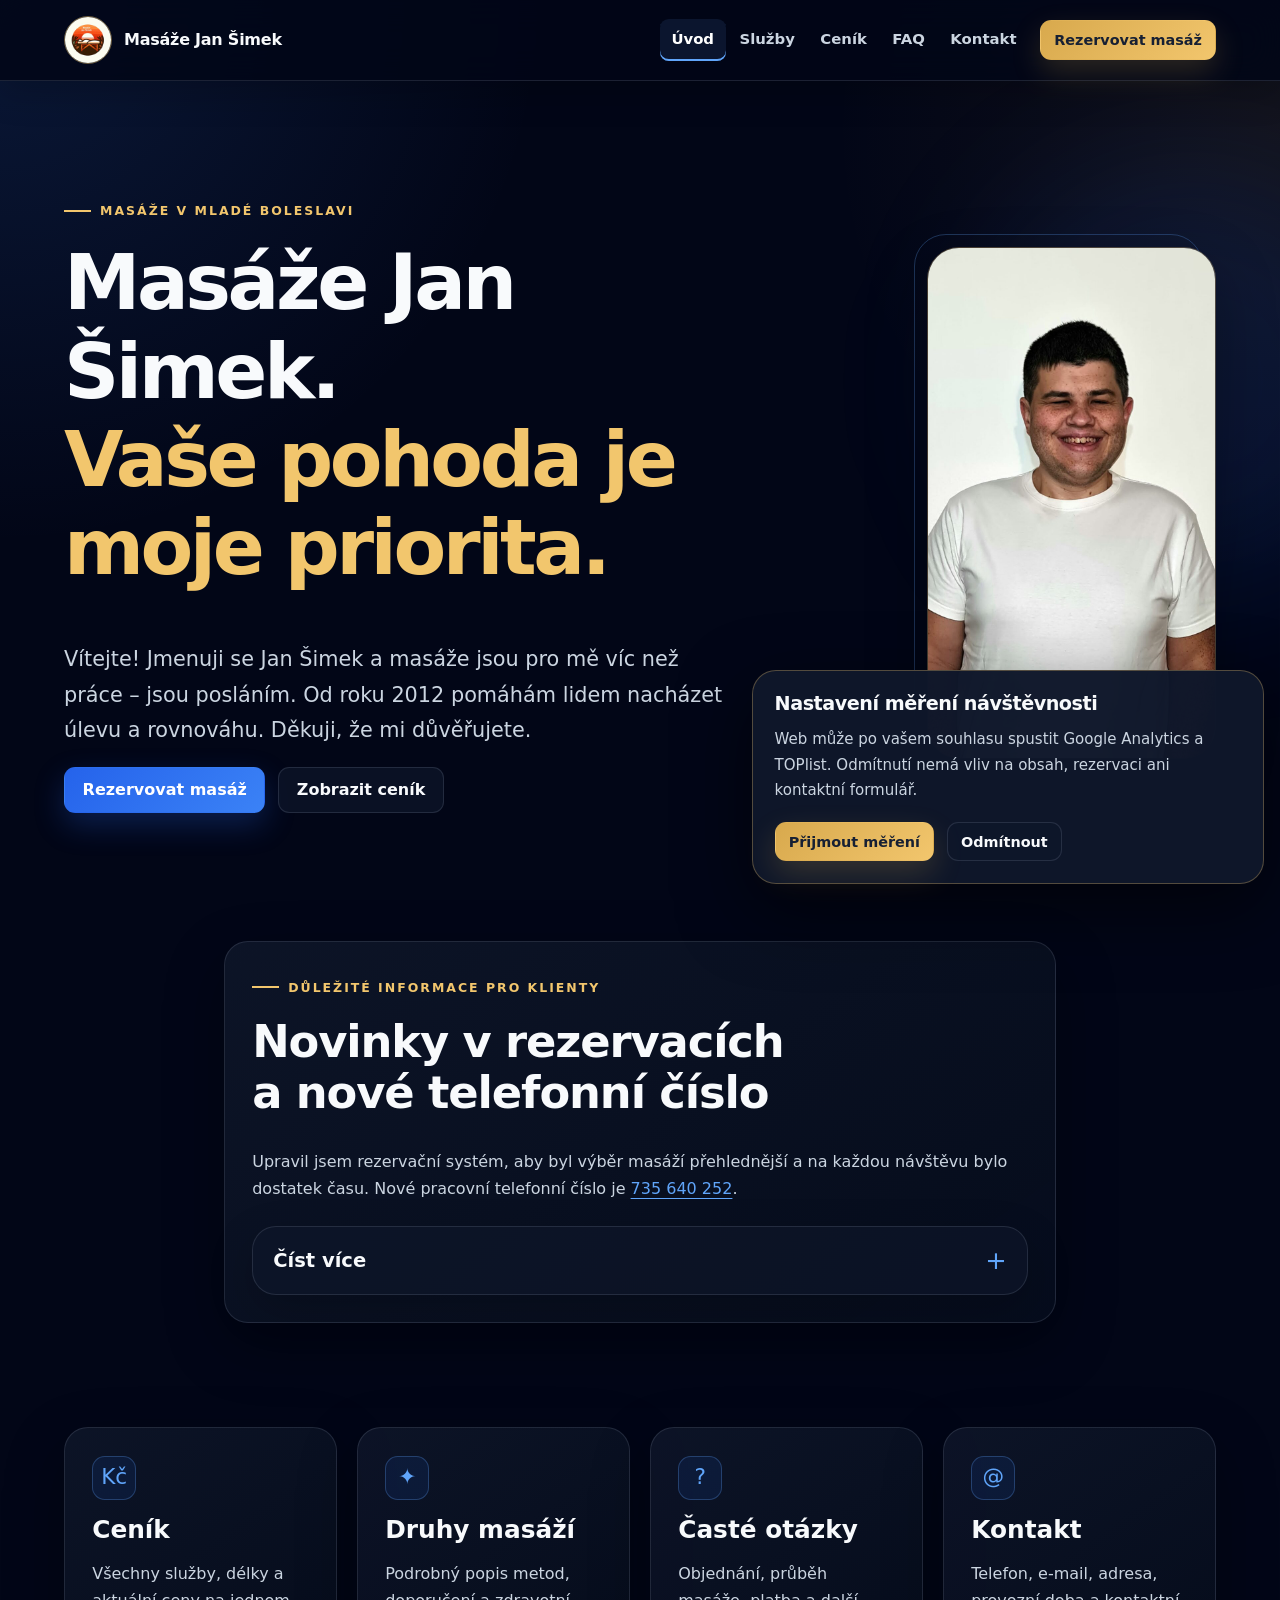
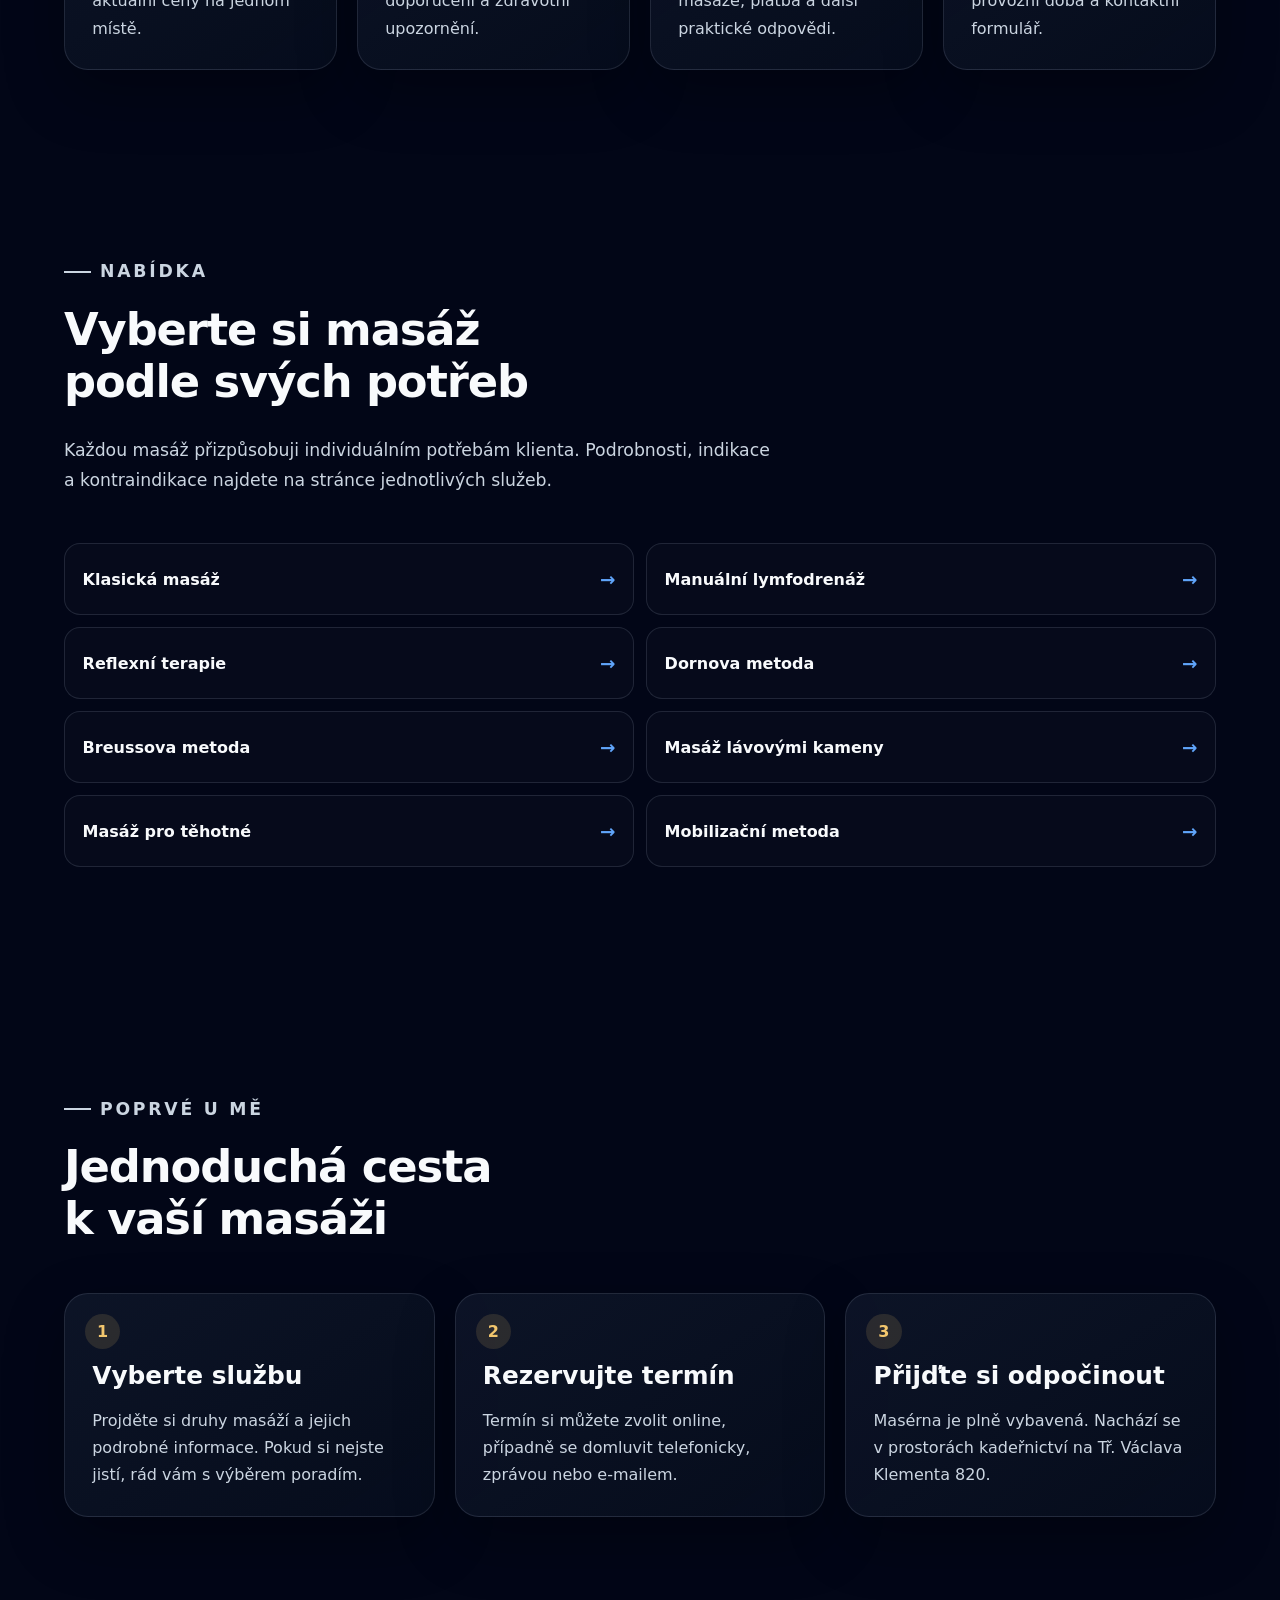
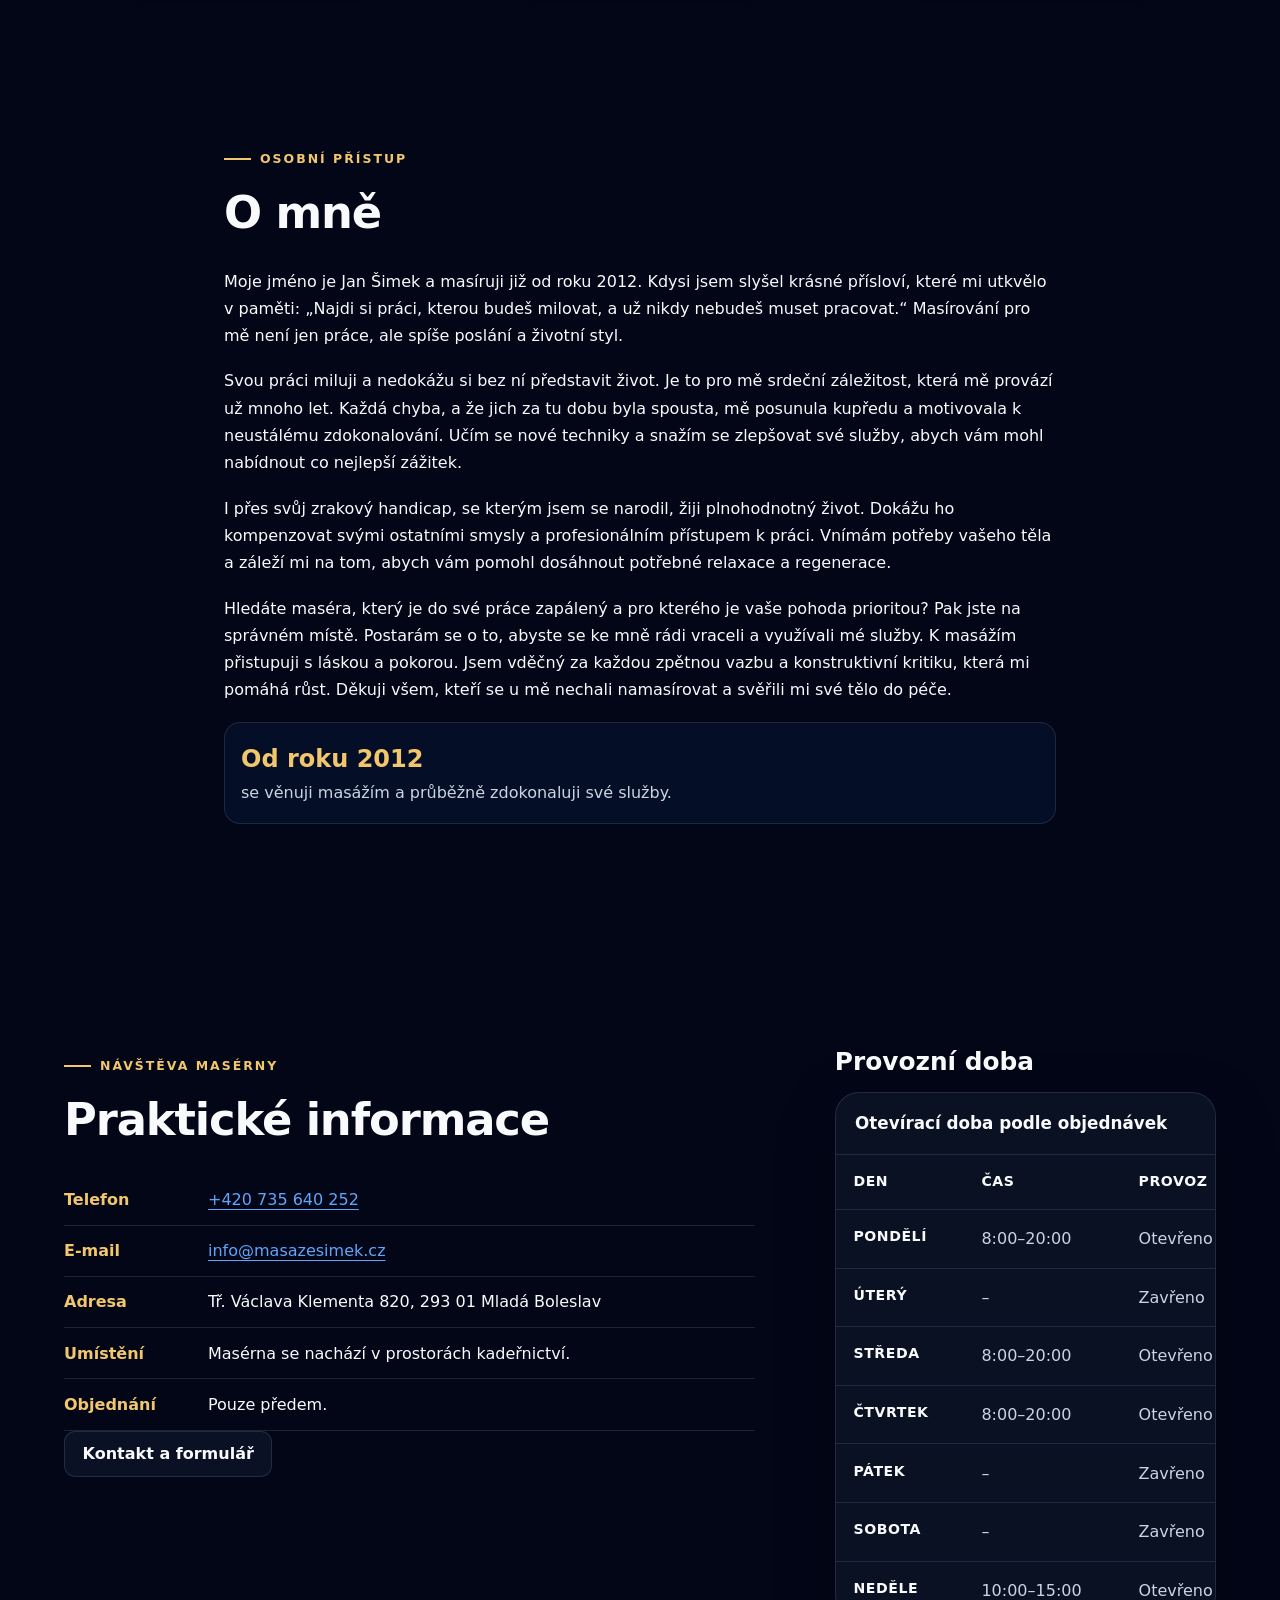
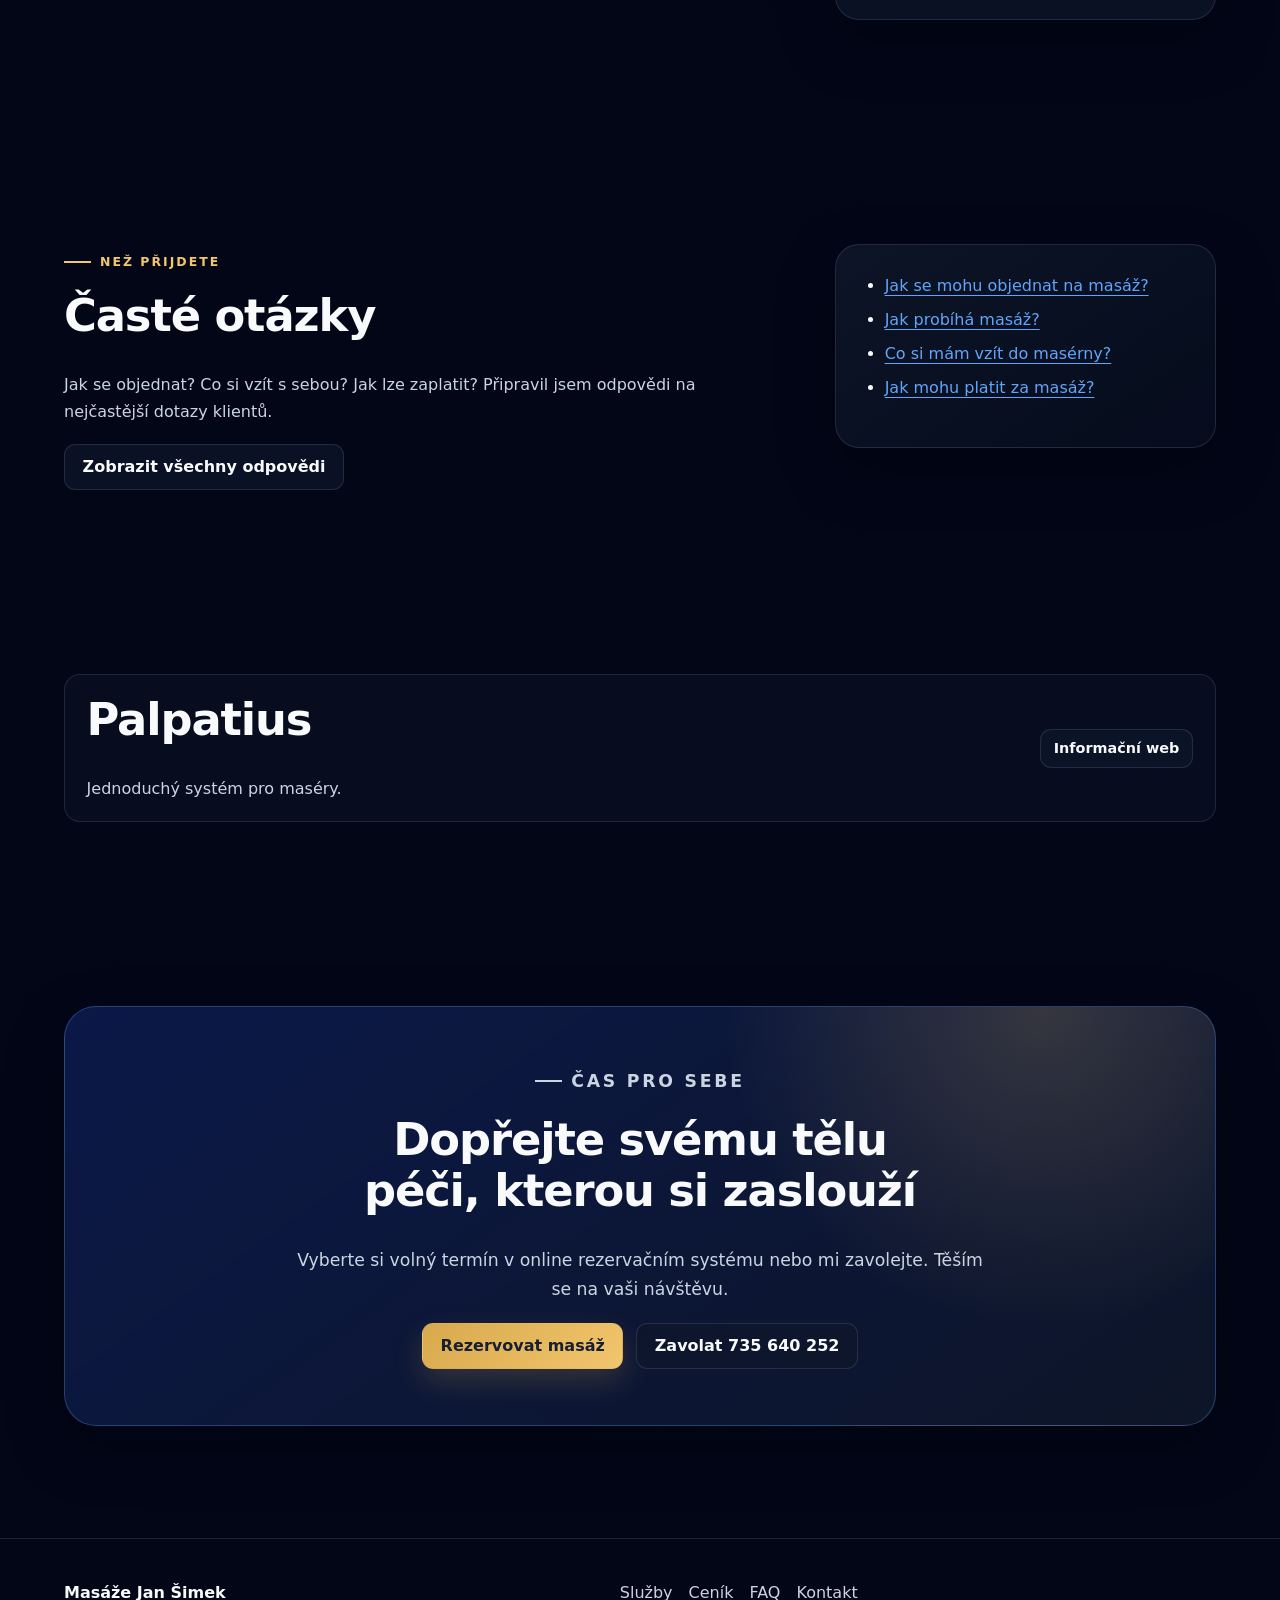
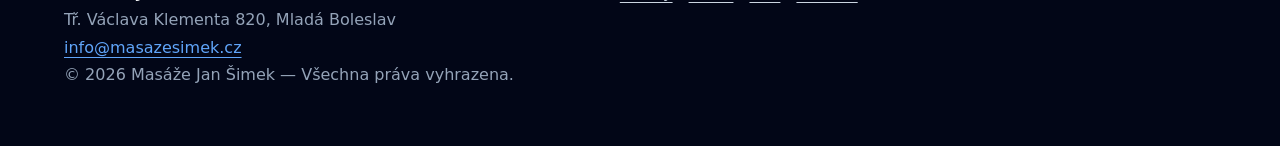
==== commit b40aff5c: "Úprava telefonního čísla, a vylepšení rezervací." ====
--- a/index.html
+++ b/index.html
@@ -25,7 +25,7 @@
     "name": "Masáže Jan Šimek",
     "url": "https://masazesimek.cz/",
     "image": "https://masazesimek.cz/data/foto.jpg",
-    "telephone": "+420704715817",
+    "telephone": "+420735640252",
     "email": "info@masazesimek.cz",
     "address": {
       "@type": "PostalAddress",
@@ -72,6 +72,45 @@
       </div>
     </section>
 
+    <section class="section--compact home-announcement" aria-labelledby="oznameni-title">
+      <div class="container">
+        <div class="card home-announcement__card">
+          <p class="eyebrow">Důležité informace pro klienty</p>
+          <h2 id="oznameni-title">Novinky v rezervacích a nové telefonní číslo</h2>
+
+          <p>
+            Upravil jsem rezervační systém, aby byl výběr masáží přehlednější
+            a na každou návštěvu bylo dostatek času.
+            Nové pracovní telefonní číslo je
+            <a href="tel:+420735640252">735 640 252</a>.
+          </p>
+
+          <details class="content-details">
+            <summary>Číst více</summary>
+            <div class="detail-content">
+              <p>
+                Názvy masáží jsou nyní kratší a přehlednější.
+                Ke každé masáži je navíc přidáno deset minut
+                na převlečení, platbu a případné sjednání dalšího termínu.
+                Samotná délka masáže ani její cena se nemění.
+              </p>
+
+              <p>
+                Pro objednávky, dotazy a další komunikaci
+                prosím nově používejte telefonní číslo
+                <a href="tel:+420735640252">735 640 252</a>.
+                Původní telefonní číslo již není hlavním kontaktem pro masáže.
+              </p>
+
+              <p>
+                Děkuji za pochopení a těším se na vaši návštěvu!
+              </p>
+            </div>
+          </details>
+        </div>
+      </div>
+    </section>
+
     <section class="quick-links section--compact" aria-labelledby="rychle-odkazy">
       <div class="container"><h2 class="sr-only" id="rychle-odkazy">Rychlé odkazy</h2><div class="grid grid--4">
         <a class="card card--link" href="cenik.html"><span class="card__icon" aria-hidden="true">Kč</span><h3>Ceník</h3><p class="muted">Všechny služby, délky a aktuální ceny na jednom místě.</p></a>
@@ -109,7 +148,7 @@
 
     <section class="section" aria-labelledby="prakticke-informace"><div class="container split">
       <div><p class="eyebrow">Návštěva masérny</p><h2 id="prakticke-informace">Praktické informace</h2>
-        <ul class="info-list"><li><strong>Telefon</strong><span><a href="tel:+420704715817">+420 704 715 817</a></span></li><li><strong>E-mail</strong><span><a href="mailto:info@masazesimek.cz">info@masazesimek.cz</a></span></li><li><strong>Adresa</strong><span>Tř. Václava Klementa 820, 293 01 Mladá Boleslav</span></li><li><strong>Umístění</strong><span>Masérna se nachází v prostorách kadeřnictví.</span></li><li><strong>Objednání</strong><span>Pouze předem.</span></li></ul>
+        <ul class="info-list"><li><strong>Telefon</strong><span><a href="tel:+420735640252">+420 735 640 252</a></span></li><li><strong>E-mail</strong><span><a href="mailto:info@masazesimek.cz">info@masazesimek.cz</a></span></li><li><strong>Adresa</strong><span>Tř. Václava Klementa 820, 293 01 Mladá Boleslav</span></li><li><strong>Umístění</strong><span>Masérna se nachází v prostorách kadeřnictví.</span></li><li><strong>Objednání</strong><span>Pouze předem.</span></li></ul>
         <div class="button-row"><a class="button button--secondary" href="kontakt.html">Kontakt a formulář</a></div>
       </div>
       <div><h3>Provozní doba</h3><div class="table-wrap"><table class="hours-table"><caption>Otevírací doba podle objednávek</caption><thead><tr><th scope="col">Den</th><th scope="col">Čas</th><th scope="col">Provoz</th></tr></thead><tbody>
@@ -124,7 +163,7 @@
 
     <section class="section--compact" aria-labelledby="palpatius-title"><div class="container"><div class="palpatius"><div><h2 id="palpatius-title">Palpatius</h2><p class="muted">Jednoduchý systém pro maséry.</p></div><a class="button button--secondary button--small" href="https://www.palpatius.cz" target="_blank" rel="noopener noreferrer">Informační web<span class="sr-only"> – otevře se v nové kartě</span></a></div></div></section>
 
-    <section class="section" aria-labelledby="rezervace-title"><div class="container"><div class="cta-panel"><p class="eyebrow">Čas pro sebe</p><h2 id="rezervace-title">Dopřejte svému tělu péči, kterou si zaslouží</h2><p>Vyberte si volný termín v online rezervačním systému nebo mi zavolejte. Těším se na vaši návštěvu.</p><div class="button-row"><a class="button button--gold" href="https://www.sumupbookings.com/masaze-jan-simek?utm_source=button_widget" target="_blank" rel="noopener noreferrer">Rezervovat masáž<span class="sr-only"> – otevře se v nové kartě</span></a><a class="button button--secondary" href="tel:+420704715817">Zavolat 704 715 817</a></div></div></div></section>
+    <section class="section" aria-labelledby="rezervace-title"><div class="container"><div class="cta-panel"><p class="eyebrow">Čas pro sebe</p><h2 id="rezervace-title">Dopřejte svému tělu péči, kterou si zaslouží</h2><p>Vyberte si volný termín v online rezervačním systému nebo mi zavolejte. Těším se na vaši návštěvu.</p><div class="button-row"><a class="button button--gold" href="https://www.sumupbookings.com/masaze-jan-simek?utm_source=button_widget" target="_blank" rel="noopener noreferrer">Rezervovat masáž<span class="sr-only"> – otevře se v nové kartě</span></a><a class="button button--secondary" href="tel:+420735640252">Zavolat 735 640 252</a></div></div></div></section>
   </main>
 
   <footer class="site-footer"><div class="container site-footer__inner"><div><strong>Masáže Jan Šimek</strong><br>Tř. Václava Klementa 820, Mladá Boleslav<br><a href="mailto:info@masazesimek.cz">info@masazesimek.cz</a></div><nav class="footer-nav" aria-label="Navigace v zápatí"><a href="sluzby.html">Služby</a><a href="cenik.html">Ceník</a><a href="faq.html">FAQ</a><a href="kontakt.html">Kontakt</a></nav><div class="toplist" data-toplist aria-label="TOPlist se zobrazí pouze po souhlasu s měřením návštěvnosti"></div></div><div class="container"><p class="subtle">© <span data-current-year></span> Masáže Jan Šimek — Všechna práva vyhrazena.</p></div></footer>
--- a/css/pages.css
+++ b/css/pages.css
@@ -188,3 +188,31 @@
     columns: 1;
   }
 }
+
+/* Dočasné oznámení na úvodní stránce */
+
+.home-announcement {
+  padding-top: 1rem;
+  padding-bottom: 2rem;
+}
+
+.home-announcement__card {
+  max-width: 52rem;
+  margin-inline: auto;
+}
+
+.home-announcement__card > p:not(.eyebrow) {
+  color: var(--color-muted);
+}
+
+.home-announcement .content-details {
+  margin-top: 1.5rem;
+}
+
+.home-announcement .detail-content {
+  padding-top: 1.25rem;
+}
+
+.home-announcement + .quick-links {
+  margin-top: 0;
+}
